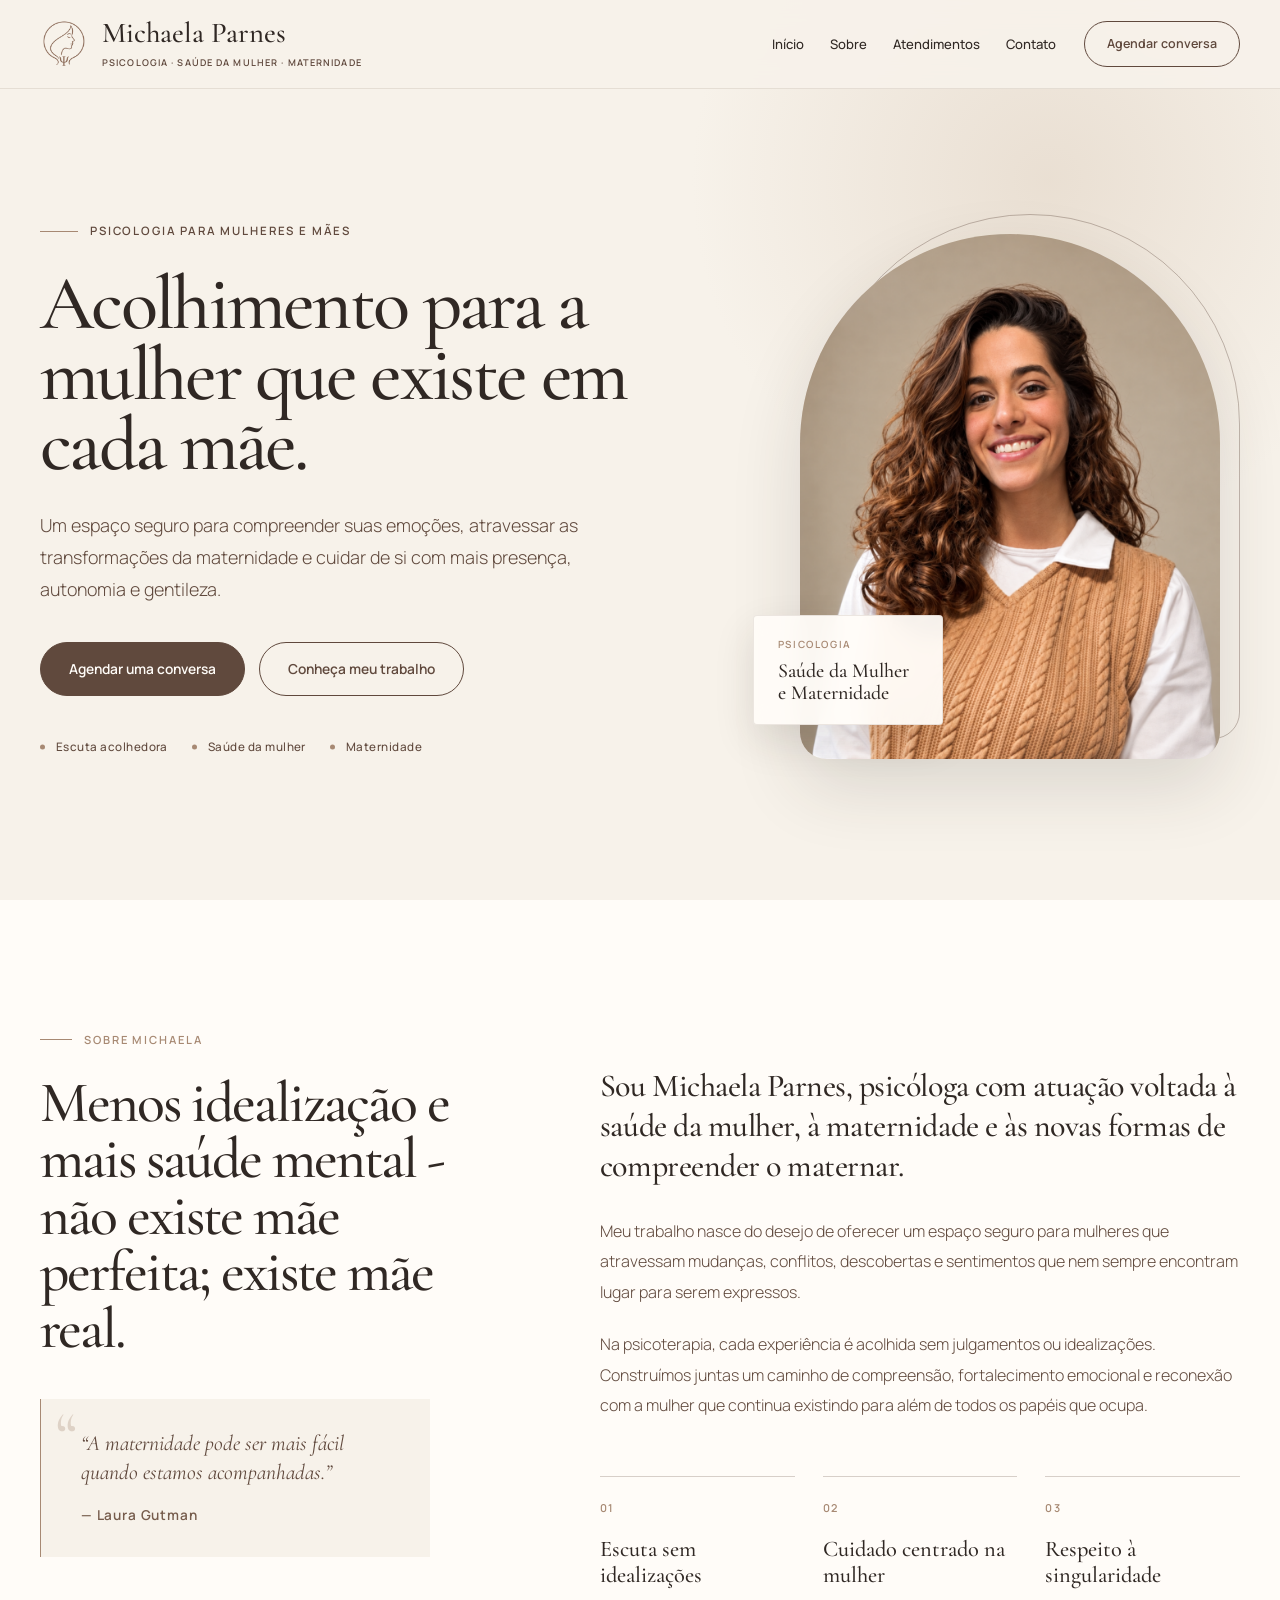
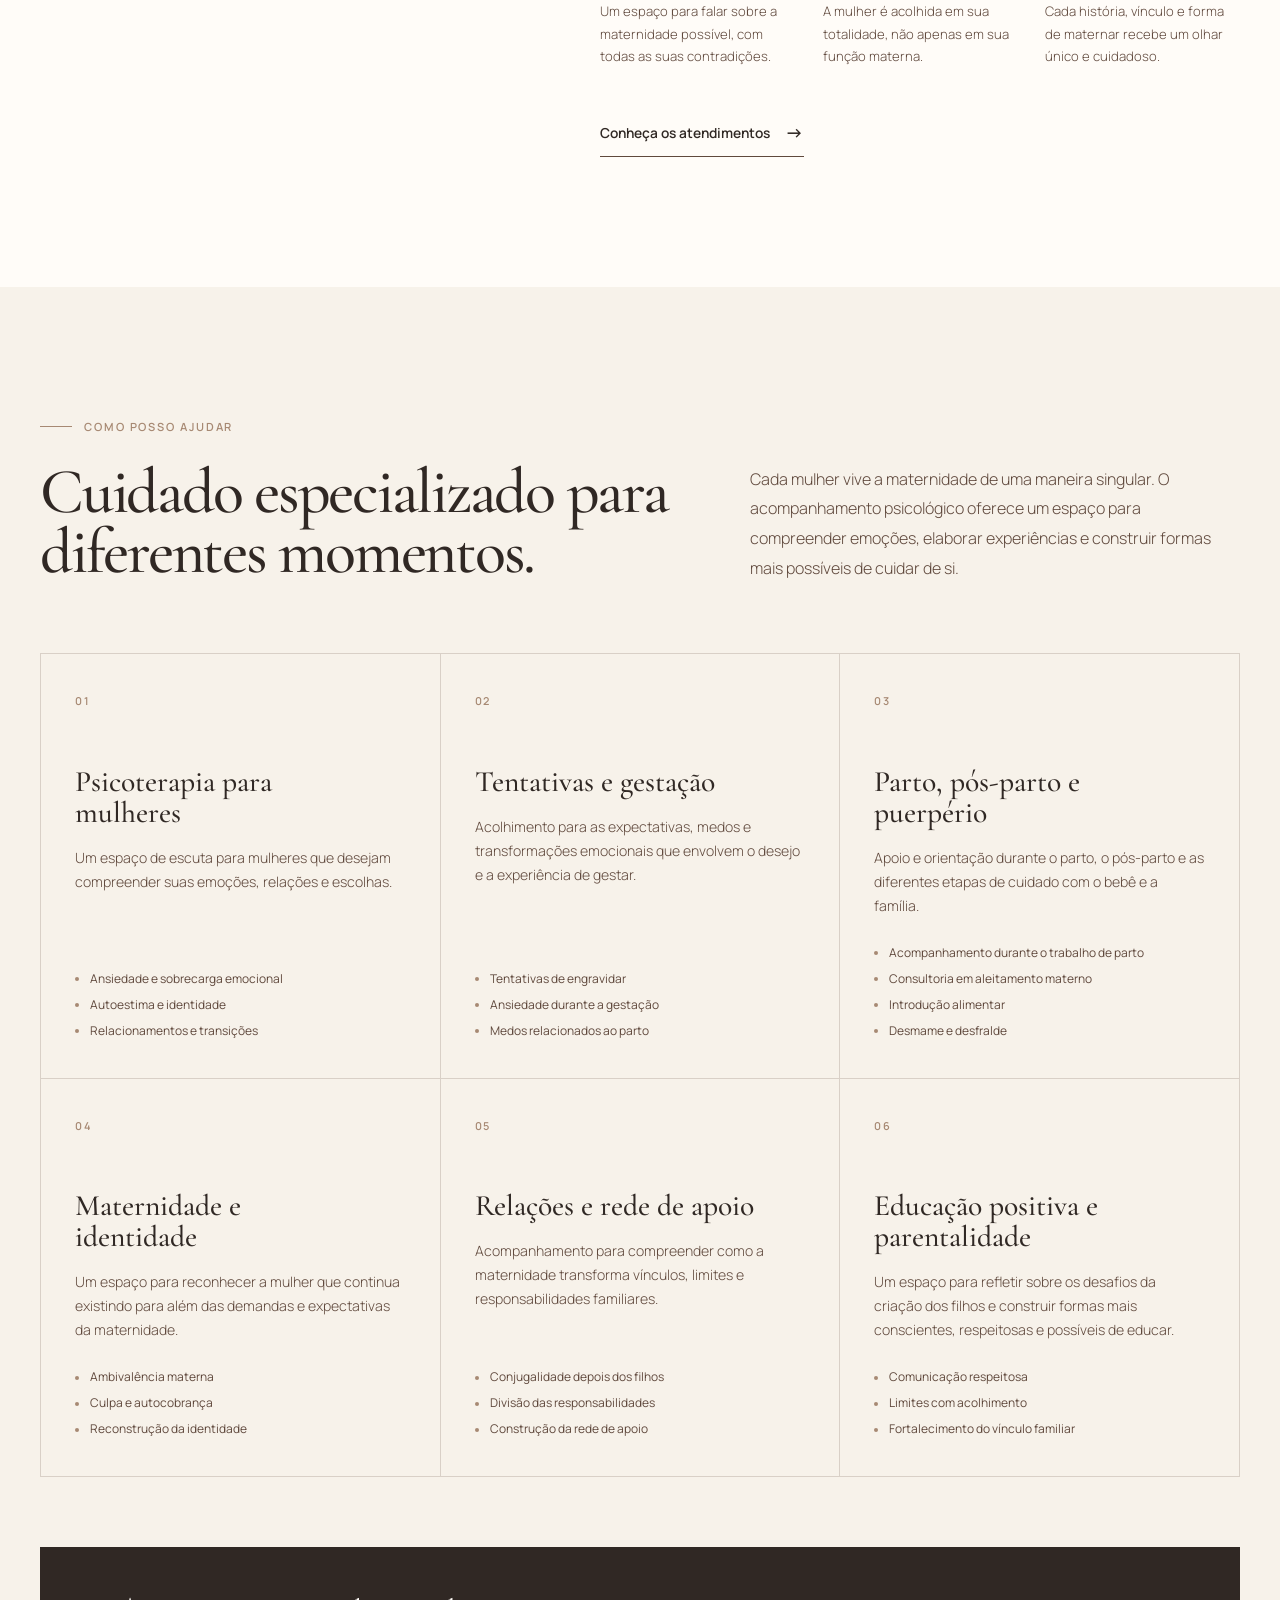
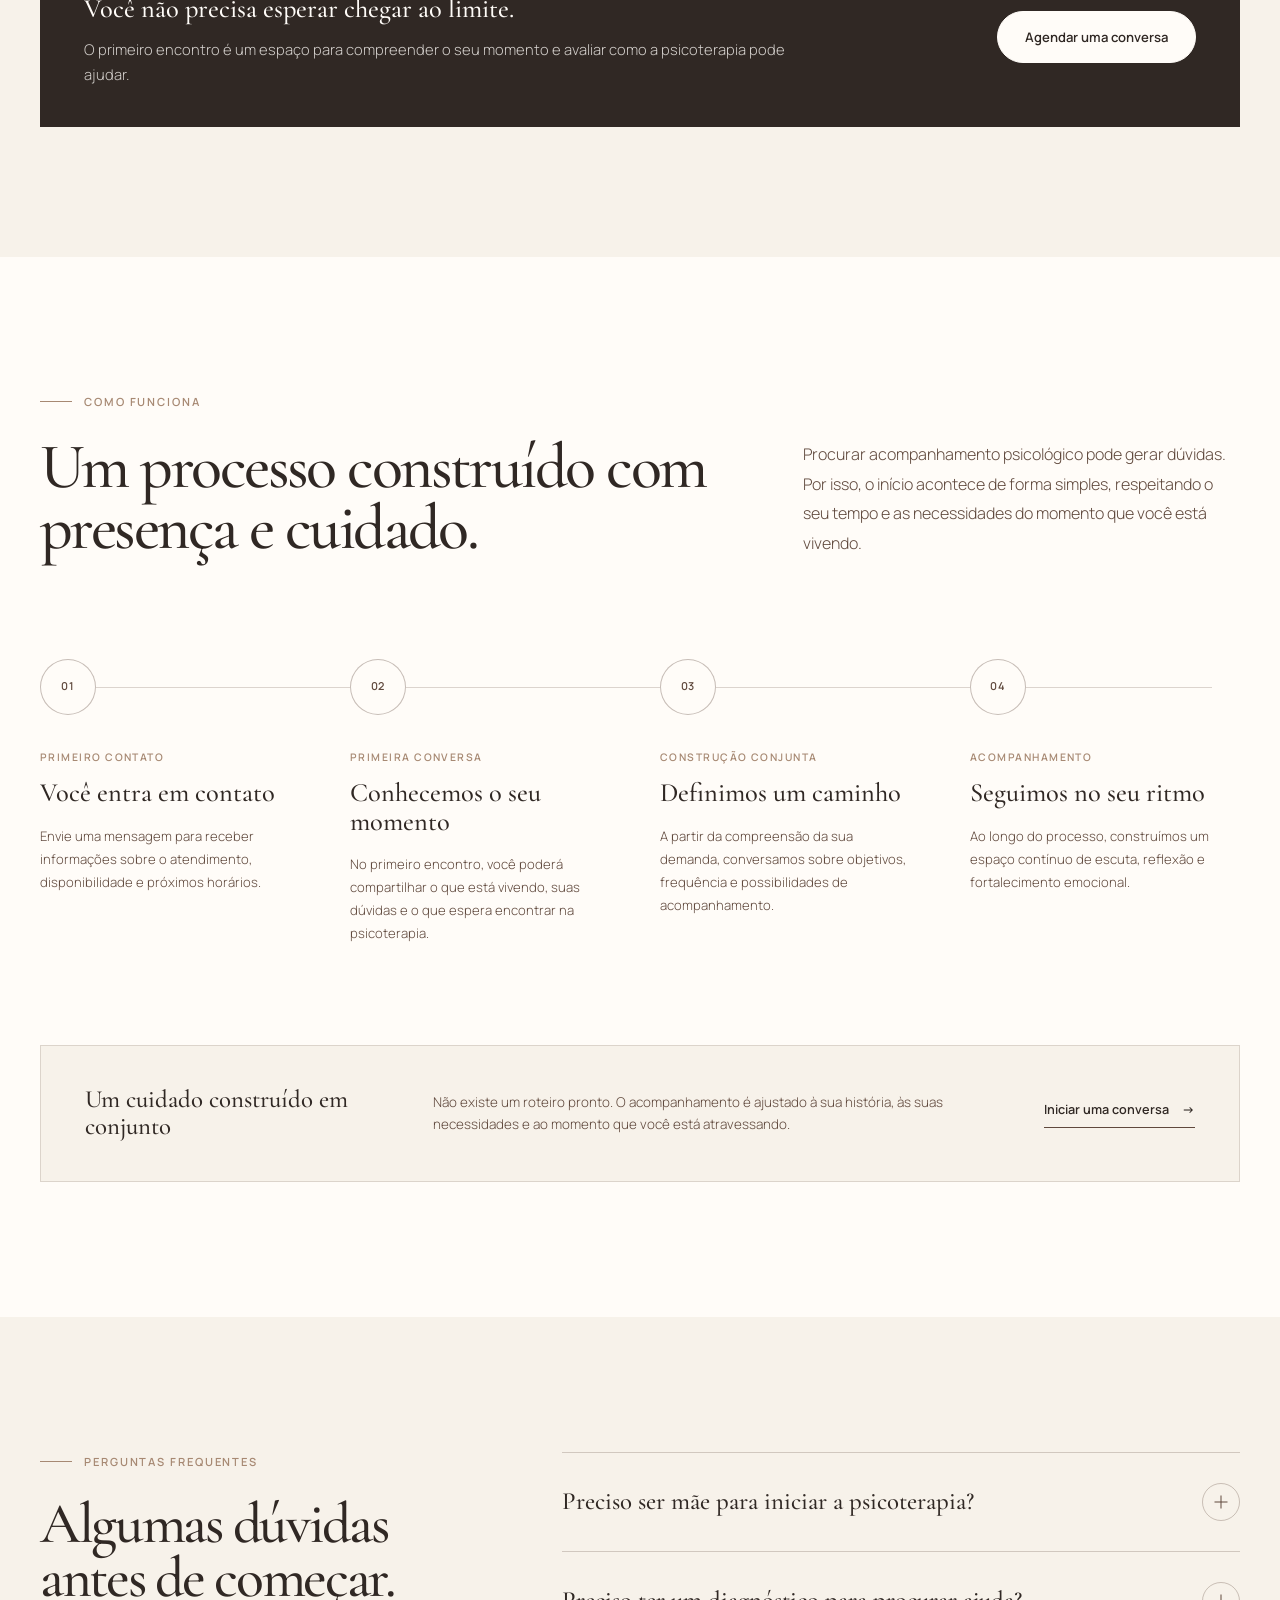
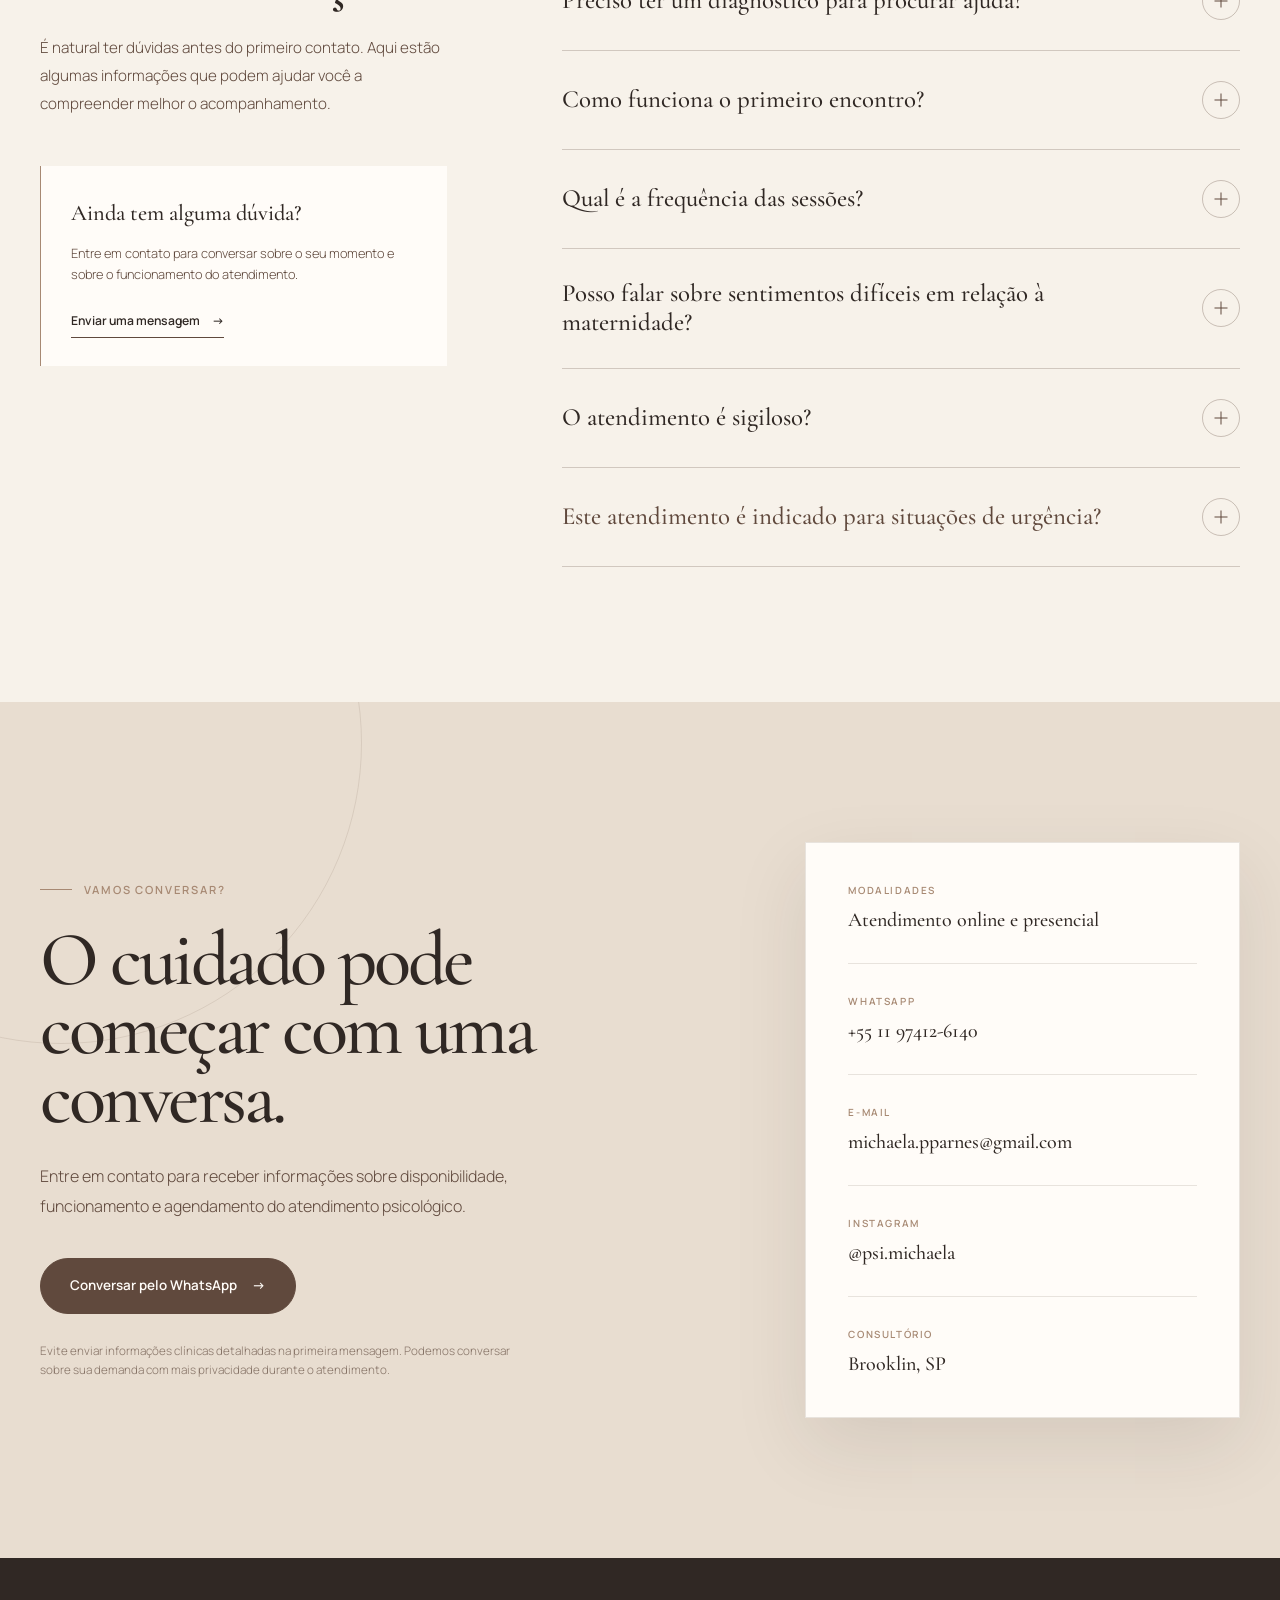
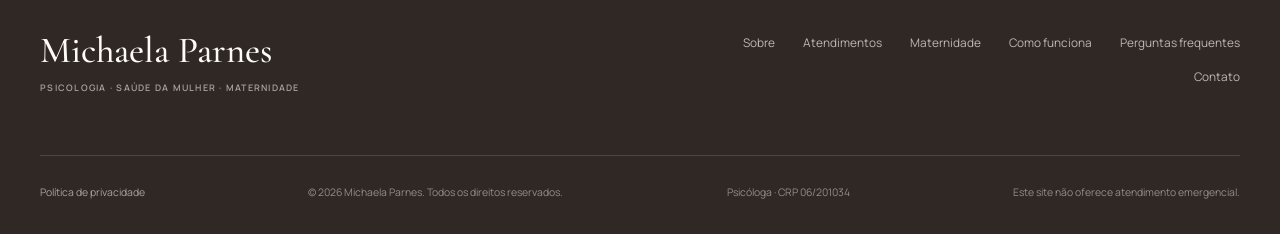
==== index.html @ 690b3851 "Publicação inicial do site" ====
<!DOCTYPE html>
<html lang="pt-BR">

<head>
    <meta charset="UTF-8">

    <meta name="viewport" content="width=device-width, initial-scale=1.0">

    <title>
        Michaela Parnes
    </title>

    <meta name="description"
        content="Psicoterapia para mulheres, gestantes e mães com Michaela Parnes. Atendimento psicológico online e presencial em São Paulo, com foco em saúde da mulher, maternidade.">

    <meta name="author" content="Michaela Parnes">

    <meta name="robots" content="index, follow">

    <meta name="theme-color" content="#60493d">

    <!-- Ícone da aba -->

    <link rel="icon" type="image/png" sizes="512x512" href="./assets/icones/favicon-v2.png?v=2">
    <link rel="apple-touch-icon" href="./assets/icones/favicon-v2.png?v=2">

    <!-- Fontes -->

    <link rel="preconnect" href="https://fonts.googleapis.com">

    <link rel="preconnect" href="https://fonts.gstatic.com" crossorigin>

    <link
        href="https://fonts.googleapis.com/css2?family=Cormorant+Garamond:wght@400;500;600&family=Manrope:wght@300;400;500;600&display=swap"
        rel="stylesheet">

    <!-- Estilos -->

    <link rel="stylesheet" href="css/style.css">

    <!-- Informações estruturadas para buscadores -->

    <script type="application/ld+json">
    {
        "@context": "https://schema.org",
        "@type": "ProfessionalService",
        "name": "Michaela Parnes Psicologia",
        "description": "Atendimento psicológico online e presencial com foco em saúde da mulher, maternidade.",
        "telephone": "+55 11 97412-6140",
        "email": "michaela.pparnes@gmail.com",
        "areaServed": {
    "@type": "Place",
    "name": "Brooklin, São Paulo, SP"
},
        "sameAs": [
            "https://www.instagram.com/psi.michaela/"
        ],
        "serviceType": [
            "Psicoterapia para mulheres",
            "Psicologia e maternidade",
            "Saúde mental materna",
            "Atendimento psicológico online",
            "Atendimento psicológico presencial"
        ]
    }
    </script>
</head>

<body>
    <a class="pular-conteudo" href="#conteudo-principal">
        Pular para o conteúdo principal
    </a>

    <!-- =========================
         CABEÇALHO
    ========================== -->

    <header class="cabecalho">
        <div class="cabecalho__container">

            <a class="marca" href="#inicio" aria-label="Ir para o início">
                <img class="marca__logo" src="assets/icones/favicon-v2.png" alt="" aria-hidden="true">

                <span class="marca__textos">
                    <span class="marca__nome">
                        Michaela Parnes
                    </span>

                    <span class="marca__descricao">
                        Psicologia · Saúde da Mulher · Maternidade
                    </span>
                </span>
            </a>

            <button class="menu-toggle" type="button" aria-label="Abrir menu" aria-controls="menu-principal"
                aria-expanded="false">
                <span></span>
                <span></span>
                <span></span>
            </button>

            <nav class="menu-principal" id="menu-principal" aria-label="Navegação principal">
                <ul>
                    <li>
                        <a href="#inicio">Início</a>
                    </li>

                    <li>
                        <a href="#sobre">Sobre</a>
                    </li>

                    <li>
                        <a href="#atendimentos">Atendimentos</a>
                    </li>



                    <li>
                        <a href="#contato">Contato</a>
                    </li>
                </ul>

                <a class="botao-agendar" href="#contato">
                    Agendar conversa
                </a>
            </nav>

        </div>
    </header>

    <!-- =========================
         CONTEÚDO PRINCIPAL
    ========================== -->

    <main id="conteudo-principal"></main>

    <section class="inicio" id="inicio">

        <div class="inicio__container">

            <!-- Conteúdo textual -->

            <div class="inicio__conteudo">

                <span class="inicio__especialidade">
                    Psicologia para mulheres e mães
                </span>

                <h1>
                    Acolhimento para a mulher que existe em cada mãe.
                </h1>

                <p class="inicio__texto">
                    Um espaço seguro para compreender suas emoções,
                    atravessar as transformações da maternidade e cuidar
                    de si com mais presença, autonomia e gentileza.
                </p>

                <div class="inicio__acoes">

                    <a class="botao-principal"
                        href="https://wa.me/5511974126140?text=Ol%C3%A1%2C%20Michaela%21%20Gostaria%20de%20agendar%20uma%20conversa%20e%20saber%20mais%20sobre%20os%20atendimentos."
                        target="_blank" rel="noopener noreferrer">
                        Agendar uma conversa
                    </a>

                    <a class="botao-secundario" href="#sobre">
                        Conheça meu trabalho
                    </a>

                </div>

                <div class="inicio__detalhes">

                    <span>Escuta acolhedora</span>

                    <span>Saúde da mulher</span>

                    <span>Maternidade</span>

                </div>

            </div>

            <!-- Fotografia -->

            <div class="inicio__visual">

                <div class="inicio__imagem-container">

                    <img src="assets/imagens/michaela-principal.png" alt="Michaela Parnes, psicóloga" width="840"
                        height="1050" fetchpriority="high" decoding="async">

                </div>

                <div class="inicio__cartao">
                    <span>Psicologia</span>

                    <p>
                        Saúde da Mulher<br>
                        e Maternidade
                    </p>
                </div>

            </div>

        </div>

        </main>

    </section>

    <!-- =========================
         SOBRE MICHAELA
    ========================== -->

    <section class="sobre" id="sobre">

        <div class="sobre__container">

            <div class="sobre__introducao">

                <span class="secao__etiqueta">
                    Sobre Michaela
                </span>

                <h2>
                    Menos idealização e mais saúde mental - não existe mãe perfeita; existe mãe real.
                </h2>

                <div class="sobre__manifesto">

                    <span aria-hidden="true">“</span>

                    <p>
                        “A maternidade pode ser mais fácil quando estamos acompanhadas.”
                    </p>

                    <cite class="citacao__autora">
                        — Laura Gutman
                    </cite>

                </div>

            </div>

            <div class="sobre__conteudo">

                <p class="sobre__destaque">
                    Sou Michaela Parnes, psicóloga com atuação voltada
                    à saúde da mulher, à maternidade e às novas formas
                    de compreender o maternar.
                </p>

                <p>
                    Meu trabalho nasce do desejo de oferecer um espaço
                    seguro para mulheres que atravessam mudanças,
                    conflitos, descobertas e sentimentos que nem sempre
                    encontram lugar para serem expressos.
                </p>

                <p>
                    Na psicoterapia, cada experiência é acolhida sem
                    julgamentos ou idealizações. Construímos juntas um
                    caminho de compreensão, fortalecimento emocional e
                    reconexão com a mulher que continua existindo para
                    além de todos os papéis que ocupa.
                </p>

                <div class="sobre__pilares">

                    <article class="sobre__pilar">

                        <span>01</span>

                        <h3>
                            Escuta sem idealizações
                        </h3>

                        <p>
                            Um espaço para falar sobre a maternidade
                            possível, com todas as suas contradições.
                        </p>

                    </article>

                    <article class="sobre__pilar">

                        <span>02</span>

                        <h3>
                            Cuidado centrado na mulher
                        </h3>

                        <p>
                            A mulher é acolhida em sua totalidade, não
                            apenas em sua função materna.
                        </p>

                    </article>

                    <article class="sobre__pilar">

                        <span>03</span>

                        <h3>
                            Respeito à singularidade
                        </h3>

                        <p>
                            Cada história, vínculo e forma de maternar
                            recebe um olhar único e cuidadoso.
                        </p>

                    </article>

                </div>

                <a class="sobre__link" href="#atendimentos">
                    Conheça os atendimentos

                    <span aria-hidden="true">→</span>
                </a>

            </div>

        </div>

    </section>

    <!-- =========================
         ATENDIMENTOS
    ========================== -->

    <section class="atendimentos" id="atendimentos">

        <div class="atendimentos__container">

            <div class="atendimentos__cabecalho">

                <div>
                    <span class="secao__etiqueta">
                        Como posso ajudar
                    </span>

                    <h2>
                        Cuidado especializado para diferentes momentos.
                    </h2>
                </div>

                <p>
                    Cada mulher vive a maternidade de uma maneira singular.
                    O acompanhamento psicológico oferece um espaço para
                    compreender emoções, elaborar experiências e construir
                    formas mais possíveis de cuidar de si.
                </p>

            </div>

            <div class="atendimentos__grade">

                <!-- Atendimento 1 -->

                <article class="atendimento-card">

                    <span class="atendimento-card__numero">
                        01
                    </span>

                    <h3>
                        Psicoterapia para mulheres
                    </h3>

                    <p>
                        Um espaço de escuta para mulheres que desejam
                        compreender suas emoções, relações e escolhas.
                    </p>

                    <ul>
                        <li>Ansiedade e sobrecarga emocional</li>
                        <li>Autoestima e identidade</li>
                        <li>Relacionamentos e transições</li>
                    </ul>

                </article>

                <!-- Atendimento 2 -->

                <article class="atendimento-card">

                    <span class="atendimento-card__numero">
                        02
                    </span>

                    <h3>
                        Tentativas e gestação
                    </h3>

                    <p>
                        Acolhimento para as expectativas, medos e
                        transformações emocionais que envolvem o
                        desejo e a experiência de gestar.
                    </p>

                    <ul>
                        <li>Tentativas de engravidar</li>
                        <li>Ansiedade durante a gestação</li>
                        <li>Medos relacionados ao parto</li>
                    </ul>

                </article>

                <!-- Atendimento 3 -->

                <article class="atendimento-card">

                    <span class="atendimento-card__numero">
                        03
                    </span>

                    <h3>
                        Parto, pós-parto e puerpério
                    </h3>

                    <p>
                        Apoio e orientação durante o parto, o pós-parto
                        e as diferentes etapas de cuidado com o bebê
                        e a família.
                    </p>

                    <ul>
                        <li>Acompanhamento durante o trabalho de parto</li>
                        <li>Consultoria em aleitamento materno</li>
                        <li>Introdução alimentar</li>
                        <li>Desmame e desfralde</li>
                    </ul>

                </article>

                <!-- Atendimento 4 -->

                <article class="atendimento-card">

                    <span class="atendimento-card__numero">
                        04
                    </span>

                    <h3>
                        Maternidade e identidade
                    </h3>

                    <p>
                        Um espaço para reconhecer a mulher que continua
                        existindo para além das demandas e expectativas
                        da maternidade.
                    </p>

                    <ul>
                        <li>Ambivalência materna</li>
                        <li>Culpa e autocobrança</li>
                        <li>Reconstrução da identidade</li>
                    </ul>

                </article>

                <!-- Atendimento 5 -->

                <article class="atendimento-card">

                    <span class="atendimento-card__numero">
                        05
                    </span>

                    <h3>
                        Relações e rede de apoio
                    </h3>

                    <p>
                        Acompanhamento para compreender como a
                        maternidade transforma vínculos, limites
                        e responsabilidades familiares.
                    </p>

                    <ul>
                        <li>Conjugalidade depois dos filhos</li>
                        <li>Divisão das responsabilidades</li>
                        <li>Construção da rede de apoio</li>
                    </ul>

                </article>

                <!-- Atendimento 6 -->

                <article class="atendimento-card">

                    <span class="atendimento-card__numero">
                        06
                    </span>

                    <h3>
                        Educação positiva e parentalidade
                    </h3>

                    <p>
                        Um espaço para refletir sobre os desafios da criação
                        dos filhos e construir formas mais conscientes,
                        respeitosas e possíveis de educar.
                    </p>

                    <ul>
                        <li>Comunicação respeitosa</li>
                        <li>Limites com acolhimento</li>
                        <li>Fortalecimento do vínculo familiar</li>
                    </ul>

                </article>

            </div>

            <div class="atendimentos__chamada">

                <p>
                    <strong>
                        Você não precisa esperar chegar ao limite.
                    </strong>

                    O primeiro encontro é um espaço para compreender
                    o seu momento e avaliar como a psicoterapia pode ajudar.
                </p>

                <a class="botao-claro"
                    href=href="https://wa.me/5511974126140?text=Ol%C3%A1%2C%20Michaela%21%20Gostaria%20de%20agendar%20uma%20conversa%20e%20saber%20mais%20sobre%20os%20atendimentos."
                    target="_blank" rel="noopener noreferrer">
                    Agendar uma conversa
                </a>

            </div>

        </div>

    </section>

    <!-- =========================
         MATERNIDADE
    ========================== -->



    <!-- =========================
         COMO FUNCIONA
    ========================== -->

    <section class="processo" id="como-funciona" aria-labelledby="titulo-processo">

        <div class="processo__container">

            <div class="processo__cabecalho">

                <div>

                    <span class="secao__etiqueta">
                        Como funciona
                    </span>

                    <h2 id="titulo-processo">
                        Um processo construído com presença e cuidado.
                    </h2>

                </div>

                <p>
                    Procurar acompanhamento psicológico pode gerar dúvidas.
                    Por isso, o início acontece de forma simples, respeitando
                    o seu tempo e as necessidades do momento que você está
                    vivendo.
                </p>

            </div>

            <ol class="processo__etapas">

                <!-- Etapa 1 -->

                <li class="processo__etapa">

                    <span class="processo__marcador">
                        01
                    </span>

                    <div class="processo__conteudo">

                        <span class="processo__nome-etapa">
                            Primeiro contato
                        </span>

                        <h3>
                            Você entra em contato
                        </h3>

                        <p>
                            Envie uma mensagem para receber informações
                            sobre o atendimento, disponibilidade e
                            próximos horários.
                        </p>

                    </div>

                </li>

                <!-- Etapa 2 -->

                <li class="processo__etapa">

                    <span class="processo__marcador">
                        02
                    </span>

                    <div class="processo__conteudo">

                        <span class="processo__nome-etapa">
                            Primeira conversa
                        </span>

                        <h3>
                            Conhecemos o seu momento
                        </h3>

                        <p>
                            No primeiro encontro, você poderá compartilhar
                            o que está vivendo, suas dúvidas e o que espera
                            encontrar na psicoterapia.
                        </p>

                    </div>

                </li>

                <!-- Etapa 3 -->

                <li class="processo__etapa">

                    <span class="processo__marcador">
                        03
                    </span>

                    <div class="processo__conteudo">

                        <span class="processo__nome-etapa">
                            Construção conjunta
                        </span>

                        <h3>
                            Definimos um caminho
                        </h3>

                        <p>
                            A partir da compreensão da sua demanda,
                            conversamos sobre objetivos, frequência e
                            possibilidades de acompanhamento.
                        </p>

                    </div>

                </li>

                <!-- Etapa 4 -->

                <li class="processo__etapa">

                    <span class="processo__marcador">
                        04
                    </span>

                    <div class="processo__conteudo">

                        <span class="processo__nome-etapa">
                            Acompanhamento
                        </span>

                        <h3>
                            Seguimos no seu ritmo
                        </h3>

                        <p>
                            Ao longo do processo, construímos um espaço
                            contínuo de escuta, reflexão e fortalecimento
                            emocional.
                        </p>

                    </div>

                </li>

            </ol>

            <div class="processo__nota">

                <span>
                    Um cuidado construído em conjunto
                </span>

                <p>
                    Não existe um roteiro pronto. O acompanhamento é
                    ajustado à sua história, às suas necessidades e ao
                    momento que você está atravessando.
                </p>

                <a href="#contato">
                    Iniciar uma conversa

                    <span aria-hidden="true">→</span>
                </a>

            </div>

        </div>

    </section>

    <!-- =========================
         PERGUNTAS FREQUENTES
    ========================== -->

    <section class="faq" id="perguntas" aria-labelledby="titulo-faq">

        <div class="faq__container">

            <div class="faq__introducao">

                <span class="secao__etiqueta">
                    Perguntas frequentes
                </span>

                <h2 id="titulo-faq">
                    Algumas dúvidas antes de começar.
                </h2>

                <p>
                    É natural ter dúvidas antes do primeiro contato.
                    Aqui estão algumas informações que podem ajudar
                    você a compreender melhor o acompanhamento.
                </p>

                <div class="faq__ajuda">

                    <span>
                        Ainda tem alguma dúvida?
                    </span>

                    <p>
                        Entre em contato para conversar sobre o seu
                        momento e sobre o funcionamento do atendimento.
                    </p>

                    <a href="#contato">
                        Enviar uma mensagem

                        <span aria-hidden="true">→</span>
                    </a>

                </div>

            </div>

            <div class="faq__lista">

                <!-- Pergunta 1 -->

                <article class="faq__item">

                    <h3>
                        <button class="faq__pergunta" type="button" id="pergunta-1" aria-expanded="false"
                            aria-controls="resposta-1">
                            <span>
                                Preciso ser mãe para iniciar a psicoterapia?
                            </span>

                            <span class="faq__icone" aria-hidden="true"></span>
                        </button>
                    </h3>

                    <div class="faq__resposta" id="resposta-1" role="region" aria-labelledby="pergunta-1"
                        aria-hidden="true">
                        <div class="faq__resposta-interna">
                            <p>
                                Não. O atendimento também acolhe mulheres
                                que estão tentando engravidar, gestantes,
                                mulheres que decidiram não ter filhos ou
                                que desejam cuidar de outras questões da
                                vida emocional.
                            </p>
                        </div>
                    </div>

                </article>

                <!-- Pergunta 2 -->

                <article class="faq__item">

                    <h3>
                        <button class="faq__pergunta" type="button" id="pergunta-2" aria-expanded="false"
                            aria-controls="resposta-2">
                            <span>
                                Preciso ter um diagnóstico para procurar ajuda?
                            </span>

                            <span class="faq__icone" aria-hidden="true"></span>
                        </button>
                    </h3>

                    <div class="faq__resposta" id="resposta-2" role="region" aria-labelledby="pergunta-2"
                        aria-hidden="true">
                        <div class="faq__resposta-interna">
                            <p>
                                Não. Você pode buscar psicoterapia sempre
                                que sentir necessidade de compreender suas
                                emoções, atravessar uma mudança ou encontrar
                                um espaço seguro de escuta.
                            </p>
                        </div>
                    </div>

                </article>

                <!-- Pergunta 3 -->

                <article class="faq__item">

                    <h3>
                        <button class="faq__pergunta" type="button" id="pergunta-3" aria-expanded="false"
                            aria-controls="resposta-3">
                            <span>
                                Como funciona o primeiro encontro?
                            </span>

                            <span class="faq__icone" aria-hidden="true"></span>
                        </button>
                    </h3>

                    <div class="faq__resposta" id="resposta-3" role="region" aria-labelledby="pergunta-3"
                        aria-hidden="true">
                        <div class="faq__resposta-interna">
                            <p>
                                O primeiro encontro é um momento para
                                conhecer sua história, compreender o que
                                motivou a busca pela psicoterapia e conversar
                                sobre suas expectativas para o acompanhamento.
                            </p>
                        </div>
                    </div>

                </article>

                <!-- Pergunta 4 -->

                <article class="faq__item">

                    <h3>
                        <button class="faq__pergunta" type="button" id="pergunta-4" aria-expanded="false"
                            aria-controls="resposta-4">
                            <span>
                                Qual é a frequência das sessões?
                            </span>

                            <span class="faq__icone" aria-hidden="true"></span>
                        </button>
                    </h3>

                    <div class="faq__resposta" id="resposta-4" role="region" aria-labelledby="pergunta-4"
                        aria-hidden="true">
                        <div class="faq__resposta-interna">
                            <p>
                                A frequência é definida em conjunto,
                                considerando sua demanda, seus objetivos
                                e as necessidades observadas durante o
                                acompanhamento.
                            </p>
                        </div>
                    </div>

                </article>

                <!-- Pergunta 5 -->

                <article class="faq__item">

                    <h3>
                        <button class="faq__pergunta" type="button" id="pergunta-5" aria-expanded="false"
                            aria-controls="resposta-5">
                            <span>
                                Posso falar sobre sentimentos difíceis em relação à maternidade?
                            </span>

                            <span class="faq__icone" aria-hidden="true"></span>
                        </button>
                    </h3>

                    <div class="faq__resposta" id="resposta-5" role="region" aria-labelledby="pergunta-5"
                        aria-hidden="true">
                        <div class="faq__resposta-interna">
                            <p>
                                Sim. Culpa, raiva, cansaço, ambivalência,
                                arrependimento, solidão e desejo de autonomia
                                podem ser acolhidos sem julgamentos ou
                                idealizações.
                            </p>
                        </div>
                    </div>

                </article>

                <!-- Pergunta 6 -->

                <article class="faq__item">

                    <h3>
                        <button class="faq__pergunta" type="button" id="pergunta-6" aria-expanded="false"
                            aria-controls="resposta-6">
                            <span>
                                O atendimento é sigiloso?
                            </span>

                            <span class="faq__icone" aria-hidden="true"></span>
                        </button>
                    </h3>

                    <div class="faq__resposta" id="resposta-6" role="region" aria-labelledby="pergunta-6"
                        aria-hidden="true">
                        <div class="faq__resposta-interna">
                            <p>
                                Sim. O sigilo é um princípio fundamental
                                do atendimento psicológico e segue as
                                orientações éticas e profissionais da
                                Psicologia.
                            </p>
                        </div>
                    </div>

                </article>

                <!-- Pergunta 7 -->

                <article class="faq__item faq__item--urgencia">

                    <h3>
                        <button class="faq__pergunta" type="button" id="pergunta-7" aria-expanded="false"
                            aria-controls="resposta-7">
                            <span>
                                Este atendimento é indicado para situações de urgência?
                            </span>

                            <span class="faq__icone" aria-hidden="true"></span>
                        </button>
                    </h3>

                    <div class="faq__resposta" id="resposta-7" role="region" aria-labelledby="pergunta-7"
                        aria-hidden="true">
                        <div class="faq__resposta-interna">
                            <p>
                                O site e as mensagens não funcionam como
                                serviço emergencial. Em caso de risco imediato,
                                procure o serviço de emergência mais próximo
                                ou ligue para o SAMU pelo 192. Para apoio
                                emocional, o CVV atende gratuitamente pelo 188.
                            </p>
                        </div>
                    </div>

                </article>

            </div>

        </div>

    </section>

    <!-- =========================
         CONTATO
    ========================== -->

    <section class="contato" id="contato" aria-labelledby="titulo-contato">

        <div class="contato__container">

            <div class="contato__introducao">

                <span class="secao__etiqueta">
                    Vamos conversar?
                </span>

                <h2 id="titulo-contato">
                    O cuidado pode começar com uma conversa.
                </h2>

                <p>
                    Entre em contato para receber informações sobre
                    disponibilidade, funcionamento e agendamento do
                    atendimento psicológico.
                </p>

                <a class="contato__botao"
                    href="https://wa.me/5511974126140?text=Ol%C3%A1%2C%20Michaela.%20Encontrei%20seu%20site%20e%20gostaria%20de%20receber%20informa%C3%A7%C3%B5es%20sobre%20o%20atendimento."
                    target="_blank" rel="noopener noreferrer">
                    Conversar pelo WhatsApp

                    <span aria-hidden="true">→</span>
                </a>

                <p class="contato__orientacao">
                    Evite enviar informações clínicas detalhadas na
                    primeira mensagem. Podemos conversar sobre sua demanda
                    com mais privacidade durante o atendimento.
                </p>

            </div>

            <div class="contato__cartao">

                <div class="contato__item">

                    <span class="contato__rotulo">
                        Modalidades
                    </span>

                    <p>
                        Atendimento online e presencial
                    </p>

                </div>

                <div class="contato__item">

                    <span class="contato__rotulo">
                        WhatsApp
                    </span>

                    <a href="https://wa.me/5511974126140?text=Ol%C3%A1%2C%20Michaela.%20Encontrei%20seu%20site%20e%20gostaria%20de%20receber%20informa%C3%A7%C3%B5es%20sobre%20o%20atendimento."
                        target="_blank" rel="noopener noreferrer">
                        +55 11 97412-6140
                    </a>

                </div>

                <div class="contato__item">

                    <span class="contato__rotulo">
                        E-mail
                    </span>

                    <a href="mailto:michaela.pparnes@gmail.com">
                        michaela.pparnes@gmail.com
                    </a>

                </div>

                <div class="contato__item">

                    <span class="contato__rotulo">
                        Instagram
                    </span>

                    <a href="https://www.instagram.com/psi.michaela/" target="_blank" rel="noopener noreferrer">
                        @psi.michaela
                    </a>

                </div>

                <div class="contato__item contato__item--endereco">

                    <span class="contato__rotulo">
                        Consultório
                    </span>

                    <address>
                        Brooklin, SP
                    </address>

                    <!--
<a class="contato__link" href="ENDEREÇO-DO-MAPA">
    Ver localização
    <span aria-hidden="true">↗</span>
</a>
-->

                </div>

            </div>

        </div>

    </section>

    </main>

    </main>

    <!-- =========================
     RODAPÉ
========================== -->

    <footer class="rodape">

        <div class="rodape__container">

            <div class="rodape__principal">

                <a class="rodape__marca" href="#inicio" aria-label="Voltar ao início">
                    <span>
                        Michaela Parnes
                    </span>

                    <small>
                        Psicologia · Saúde da Mulher · Maternidade
                    </small>
                </a>

                <nav class="rodape__navegacao" aria-label="Navegação do rodapé">
                    <a href="#sobre">Sobre</a>
                    <a href="#atendimentos">Atendimentos</a>
                    <a href="#maternidade">Maternidade</a>
                    <a href="#como-funciona">Como funciona</a>
                    <a href="#perguntas">Perguntas frequentes</a>
                    <a href="#contato">Contato</a>
                </nav>

            </div>

            <div class="rodape__divisoria"></div>

            <div class="rodape__final">

                <a class="rodape__link-legal" href="privacidade.html">
                    Política de privacidade
                </a>

                <p>
                    © <span id="ano-atual"></span> Michaela Parnes.
                    Todos os direitos reservados.
                </p>

                <p>
                    Psicóloga · CRP 06/201034
                </p>

                <p>
                    Este site não oferece atendimento emergencial.
                </p>

            </div>

        </div>

    </footer>

    <script src="js/script.js"></script>


    <script src="js/script.js"></script>
</body>

</html>
---- css/style.css ----
/* ==============================
   VARIÁVEIS E PALETA DE CORES
============================== */

:root {
    --cor-fundo: #f7f2ea;
    --cor-superficie: #e8ddd0;
    --cor-marrom: #60493d;
    --cor-marrom-escuro: #302824;
    --cor-destaque: #a78973;
    --cor-branco: #fffcf8;

    --fonte-titulo: "Cormorant Garamond", serif;
    --fonte-texto: "Manrope", sans-serif;
}

/* ==============================
   CONFIGURAÇÕES GERAIS
============================== */

* {
    margin: 0;
    padding: 0;
    box-sizing: border-box;
}

html {
    scroll-behavior: smooth;
}

body {
    background-color: var(--cor-fundo);
    color: var(--cor-marrom-escuro);
    font-family: var(--fonte-texto);
    font-size: 1rem;
    line-height: 1.7;
}

/* ==============================
   CABEÇALHO
============================== */

.cabecalho {
    position: fixed;
    z-index: 1000;
    top: 0;
    left: 0;

    width: 100%;

    border-bottom: 1px solid rgba(96, 73, 61, 0.12);

    background-color: rgba(247, 242, 234, 0.94);
    backdrop-filter: blur(12px);
    -webkit-backdrop-filter: blur(12px);
}

.cabecalho__container {
    width: min(1200px, calc(100% - 48px));
    min-height: 88px;
    margin: 0 auto;

    display: flex;
    align-items: center;
    justify-content: space-between;
    gap: 36px;
}

/* Marca textual */

.marca {
    display: flex;
    flex-direction: column;
    flex-shrink: 0;

    color: var(--cor-marrom-escuro);
    text-decoration: none;
}

.marca__nome {
    font-family: var(--fonte-titulo);
    font-size: 1.8rem;
    font-weight: 500;
    line-height: 1;
}

.marca__descricao {
    margin-top: 5px;

    color: var(--cor-marrom);
    font-size: 0.58rem;
    font-weight: 600;
    letter-spacing: 0.12em;
    line-height: 1.4;
    text-transform: uppercase;
}

/* Navegação */

.menu-principal {
    display: flex;
    align-items: center;
    gap: 28px;
}

.menu-principal ul {
    display: flex;
    align-items: center;
    gap: 26px;

    list-style: none;
}

.menu-principal ul a {
    position: relative;

    color: var(--cor-marrom-escuro);
    font-size: 0.82rem;
    font-weight: 500;
    text-decoration: none;

    transition: color 0.3s ease;
}

.menu-principal ul a::after {
    position: absolute;
    bottom: -7px;
    left: 0;

    width: 0;
    height: 1px;

    background-color: var(--cor-marrom);

    content: "";
    transition: width 0.3s ease;
}

.menu-principal ul a:hover {
    color: var(--cor-marrom);
}

.menu-principal ul a:hover::after {
    width: 100%;
}

/* Botão do cabeçalho */

.botao-agendar {
    display: inline-flex;
    align-items: center;
    justify-content: center;

    min-height: 44px;
    padding: 11px 22px;

    border: 1px solid var(--cor-marrom);
    border-radius: 100px;

    background-color: transparent;
    color: var(--cor-marrom);

    font-size: 0.78rem;
    font-weight: 600;
    text-decoration: none;

    transition:
        background-color 0.3s ease,
        color 0.3s ease,
        transform 0.3s ease;
}

.botao-agendar:hover {
    background-color: var(--cor-marrom);
    color: var(--cor-branco);
    transform: translateY(-2px);
}

/* Botão do menu mobile */

.menu-toggle {
    display: none;

    width: 46px;
    height: 46px;
    padding: 0;

    border: 1px solid rgba(96, 73, 61, 0.2);
    border-radius: 50%;

    background-color: transparent;
    cursor: pointer;
}

.menu-toggle span {
    display: block;

    width: 19px;
    height: 1px;
    margin: 5px auto;

    background-color: var(--cor-marrom-escuro);

    transition:
        transform 0.3s ease,
        opacity 0.3s ease;
}

/* Acessibilidade pelo teclado */

a:focus-visible,
button:focus-visible {
    outline: 2px solid var(--cor-destaque);
    outline-offset: 4px;
}

/* ==============================
   PRIMEIRA TELA
============================== */

.inicio {
    position: relative;
    isolation: isolate;

    min-height: 100vh;
    padding: 150px 24px 80px;

    display: flex;
    align-items: center;

    overflow: hidden;
}

/* Mancha suave de fundo */

.inicio::before {
    position: absolute;
    z-index: -1;
    top: -20%;
    right: -10%;

    width: 720px;
    height: 720px;
    border-radius: 50%;

    background:
        radial-gradient(circle,
            rgba(232, 221, 208, 0.9) 0%,
            rgba(232, 221, 208, 0) 70%);

    content: "";
    pointer-events: none;
}

.inicio__container {
    width: min(1200px, 100%);
    margin: 0 auto;

    display: grid;
    grid-template-columns: minmax(0, 1.1fr) minmax(320px, 0.8fr);
    align-items: center;
    gap: clamp(60px, 8vw, 120px);
}

/* Conteúdo textual */

.inicio__conteudo {
    max-width: 680px;
}

.inicio__especialidade {
    display: inline-flex;
    align-items: center;
    gap: 12px;

    margin-bottom: 28px;

    color: var(--cor-marrom);
    font-size: 0.72rem;
    font-weight: 600;
    letter-spacing: 0.16em;
    text-transform: uppercase;
}

.inicio__especialidade::before {
    width: 38px;
    height: 1px;

    background-color: var(--cor-destaque);

    content: "";
}

.inicio h1 {
    max-width: 720px;
    margin-bottom: 28px;

    color: var(--cor-marrom-escuro);
    font-family: var(--fonte-titulo);
    font-size: clamp(3.7rem, 6vw, 6.4rem);
    font-weight: 500;
    letter-spacing: -0.035em;
    line-height: 0.92;
}

.inicio__texto {
    max-width: 600px;
    margin-bottom: 36px;

    color: var(--cor-marrom);
    font-size: clamp(1rem, 1.5vw, 1.12rem);
    font-weight: 300;
    line-height: 1.8;
}

/* Botões */

.inicio__acoes {
    display: flex;
    align-items: center;
    flex-wrap: wrap;
    gap: 14px;
}

.botao-principal,
.botao-secundario {
    display: inline-flex;
    align-items: center;
    justify-content: center;

    min-height: 54px;
    padding: 14px 28px;

    border: 1px solid var(--cor-marrom);
    border-radius: 100px;

    font-size: 0.86rem;
    font-weight: 600;
    text-decoration: none;

    transition:
        background-color 0.3s ease,
        color 0.3s ease,
        transform 0.3s ease;
}

.botao-principal {
    background-color: var(--cor-marrom);
    color: var(--cor-branco);
}

.botao-principal:hover {
    background-color: var(--cor-marrom-escuro);
    border-color: var(--cor-marrom-escuro);
    transform: translateY(-2px);
}

.botao-secundario {
    background-color: transparent;
    color: var(--cor-marrom);
}

.botao-secundario:hover {
    background-color: var(--cor-superficie);
    transform: translateY(-2px);
}

/* Pequenos indicadores */

.inicio__detalhes {
    margin-top: 42px;

    display: flex;
    align-items: center;
    flex-wrap: wrap;
    gap: 12px 24px;
}

.inicio__detalhes span {
    position: relative;

    padding-left: 16px;

    color: var(--cor-marrom);
    font-size: 0.73rem;
    font-weight: 500;
    letter-spacing: 0.04em;
}

.inicio__detalhes span::before {
    position: absolute;
    top: 50%;
    left: 0;

    width: 5px;
    height: 5px;
    border-radius: 50%;

    background-color: var(--cor-destaque);

    content: "";
    transform: translateY(-50%);
}

/* Área da fotografia */

.inicio__visual {
    position: relative;

    display: flex;
    justify-content: flex-end;

    padding: 22px 20px 0 0;
}

.inicio__imagem-container {
    position: relative;

    width: min(100%, 420px);
    aspect-ratio: 4 / 5;

    border-radius: 220px 220px 28px 28px;

    box-shadow: 0 28px 70px rgba(48, 40, 36, 0.14);

    background-color: var(--cor-superficie);
}

.inicio__imagem-container::before {
    position: absolute;
    z-index: -1;
    top: -20px;
    right: -20px;
    bottom: 20px;
    left: 20px;

    border: 1px solid rgba(96, 73, 61, 0.35);
    border-radius: 220px 220px 28px 28px;

    content: "";
}

.inicio__imagem-container img {
    display: block;

    width: 100%;
    height: 100%;

    border-radius: inherit;

    object-fit: cover;
    object-position: center top;
}

/* Cartão sobre a fotografia */

.inicio__cartao {
    position: absolute;
    bottom: 34px;
    left: -25px;

    min-width: 190px;
    padding: 20px 24px;

    border: 1px solid rgba(96, 73, 61, 0.12);
    border-radius: 4px;

    background-color: rgba(255, 252, 248, 0.95);
    box-shadow: 0 16px 40px rgba(48, 40, 36, 0.12);
    backdrop-filter: blur(10px);
}

.inicio__cartao span {
    display: block;
    margin-bottom: 7px;

    color: var(--cor-destaque);
    font-size: 0.62rem;
    font-weight: 600;
    letter-spacing: 0.16em;
    text-transform: uppercase;
}

.inicio__cartao p {
    color: var(--cor-marrom-escuro);
    font-family: var(--fonte-titulo);
    font-size: 1.25rem;
    font-weight: 500;
    line-height: 1.1;
}

/* ==============================
   RESPONSIVIDADE
============================== */



/* ==============================
   CABEÇALHO RESPONSIVO
============================== */

@media (max-width: 900px) {
    .cabecalho__container {
        width: min(100% - 32px, 1200px);
        min-height: 78px;
    }

    .marca__nome {
        font-size: 1.55rem;
    }

    .marca__descricao {
        font-size: 0.5rem;
    }

    .menu-toggle {
        position: relative;
        z-index: 1002;

        display: block;
        flex-shrink: 0;
    }

    .menu-principal {
        position: absolute;
        z-index: 1001;
        top: 100%;
        left: 0;

        width: 100%;
        max-height: 0;
        padding: 0 24px;

        flex-direction: column;
        align-items: stretch;
        gap: 26px;

        overflow: hidden;

        border-bottom: 1px solid rgba(96, 73, 61, 0.12);

        background-color: var(--cor-fundo);
        opacity: 0;
        pointer-events: none;

        transition:
            max-height 0.4s ease,
            padding 0.4s ease,
            opacity 0.3s ease;
    }

    .menu-principal.ativo {
        max-height: 520px;
        padding-top: 30px;
        padding-bottom: 34px;

        opacity: 1;
        pointer-events: auto;
    }

    .menu-principal ul {
        flex-direction: column;
        align-items: stretch;
        gap: 0;
    }

    .menu-principal ul li {
        border-bottom: 1px solid rgba(96, 73, 61, 0.12);
    }

    .menu-principal ul a {
        display: block;
        padding: 15px 0;

        font-family: var(--fonte-titulo);
        font-size: 1.5rem;
        font-weight: 500;
    }

    .menu-principal ul a::after {
        display: none;
    }

    .botao-agendar {
        width: 100%;
        min-height: 50px;
    }

    /* Transformação do ícone em X */

    .menu-toggle.ativo span:nth-child(1) {
        transform: translateY(6px) rotate(45deg);
    }

    .menu-toggle.ativo span:nth-child(2) {
        opacity: 0;
    }

    .menu-toggle.ativo span:nth-child(3) {
        transform: translateY(-6px) rotate(-45deg);
    }

    body.menu-aberto {
        overflow: hidden;
    }
}

/* ==============================
   PRIMEIRA TELA RESPONSIVA
============================== */

@media (max-width: 1000px) {
    .inicio__container {
        grid-template-columns: minmax(0, 1fr) minmax(280px, 0.7fr);
        gap: 50px;
    }

    .inicio h1 {
        font-size: clamp(3.5rem, 6vw, 5rem);
    }

    .inicio__cartao {
        left: -15px;
    }
}

@media (max-width: 800px) {
    .inicio {
        padding: 130px 20px 70px;
    }

    .inicio__container {
        grid-template-columns: 1fr;
        gap: 64px;
    }

    .inicio__conteudo {
        max-width: 700px;
    }

    .inicio__visual {
        width: 100%;
        max-width: 480px;
        margin: 0 auto;

        justify-content: center;
    }

    .inicio__imagem-container {
        width: min(100%, 400px);
    }

    .inicio__cartao {
        left: 0;
    }
}

@media (max-width: 520px) {
    .inicio {
        padding: 120px 18px 60px;
    }

    .inicio::before {
        top: 30%;
        right: -80%;

        width: 600px;
        height: 600px;
    }

    .inicio__especialidade {
        margin-bottom: 22px;

        font-size: 0.64rem;
        line-height: 1.6;
    }

    .inicio__especialidade::before {
        width: 26px;
    }

    .inicio h1 {
        margin-bottom: 24px;

        font-size: clamp(3.2rem, 15vw, 4.2rem);
        line-height: 0.94;
    }

    .inicio__texto {
        font-size: 0.98rem;
        line-height: 1.75;
    }

    .inicio__acoes {
        align-items: stretch;
        flex-direction: column;
    }

    .botao-principal,
    .botao-secundario {
        width: 100%;
    }

    .inicio__detalhes {
        align-items: flex-start;
        flex-direction: column;
        gap: 10px;

        margin-top: 34px;
    }

    .inicio__visual {
        padding: 16px 10px 0 0;
    }

    .inicio__imagem-container {
        border-radius: 180px 180px 22px 22px;
    }

    .inicio__imagem-container::before {
        top: -14px;
        right: -14px;
        bottom: 14px;
        left: 14px;

        border-radius: 180px 180px 22px 22px;
    }

    .inicio__cartao {
        bottom: 20px;
        left: -4px;

        min-width: 170px;
        padding: 16px 18px;
    }

    .inicio__cartao p {
        font-size: 1.1rem;
    }
}

/* ==============================
   SEÇÃO SOBRE
============================== */

.sobre {
    padding: 130px 24px;

    background-color: var(--cor-branco);
}

.sobre__container {
    width: min(1200px, 100%);
    margin: 0 auto;

    display: grid;
    grid-template-columns: minmax(300px, 0.82fr) minmax(0, 1.18fr);
    align-items: start;
    gap: clamp(70px, 9vw, 130px);
}

/* Lado esquerdo */

.sobre__introducao {
    position: sticky;
    top: 130px;
}

.secao__etiqueta {
    display: flex;
    align-items: center;
    gap: 12px;

    margin-bottom: 26px;

    color: var(--cor-destaque);
    font-size: 0.7rem;
    font-weight: 600;
    letter-spacing: 0.17em;
    text-transform: uppercase;
}

.secao__etiqueta::before {
    width: 32px;
    height: 1px;

    background-color: var(--cor-destaque);

    content: "";
}

.sobre__introducao h2 {
    margin-bottom: 42px;

    color: var(--cor-marrom-escuro);
    font-family: var(--fonte-titulo);
    font-size: clamp(3rem, 4.5vw, 4.6rem);
    font-weight: 500;
    letter-spacing: -0.035em;
    line-height: 0.98;
}

/* Pequeno manifesto */

.sobre__manifesto {
    position: relative;

    max-width: 390px;
    padding: 30px 30px 30px 40px;

    border-left: 1px solid var(--cor-destaque);

    background-color: var(--cor-fundo);
}

.sobre__manifesto>span {
    position: absolute;
    top: 3px;
    left: 14px;

    color: rgba(167, 137, 115, 0.3);
    font-family: var(--fonte-titulo);
    font-size: 4.2rem;
    line-height: 1;
}

.sobre__manifesto p {
    position: relative;

    color: var(--cor-marrom);
    font-family: var(--fonte-titulo);
    font-size: 1.35rem;
    font-style: italic;
    line-height: 1.35;
}

/* Lado direito */

.sobre__conteudo {
    padding-top: 36px;
}

.sobre__conteudo>p {
    max-width: 680px;

    color: var(--cor-marrom);
    font-size: 1rem;
    font-weight: 300;
    line-height: 1.9;
}

.sobre__conteudo>p+p {
    margin-top: 22px;
}

.sobre__conteudo>.sobre__destaque {
    margin-bottom: 30px;

    color: var(--cor-marrom-escuro);
    font-family: var(--fonte-titulo);
    font-size: clamp(1.75rem, 2.5vw, 2.25rem);
    font-weight: 500;
    letter-spacing: -0.015em;
    line-height: 1.25;
}

/* Pilares */

.sobre__pilares {
    margin-top: 56px;

    display: grid;
    grid-template-columns: repeat(3, 1fr);
    gap: 28px;
}

.sobre__pilar {
    padding-top: 22px;

    border-top: 1px solid rgba(96, 73, 61, 0.25);
}

.sobre__pilar>span {
    display: block;
    margin-bottom: 18px;

    color: var(--cor-destaque);
    font-size: 0.68rem;
    font-weight: 600;
    letter-spacing: 0.14em;
}

.sobre__pilar h3 {
    margin-bottom: 13px;

    color: var(--cor-marrom-escuro);
    font-family: var(--fonte-titulo);
    font-size: 1.4rem;
    font-weight: 500;
    line-height: 1.15;
}

.sobre__pilar p {
    color: var(--cor-marrom);
    font-size: 0.82rem;
    font-weight: 300;
    line-height: 1.7;
}

/* Link final */

.sobre__link {
    display: inline-flex;
    align-items: center;
    gap: 15px;

    margin-top: 50px;
    padding-bottom: 7px;

    border-bottom: 1px solid var(--cor-marrom);

    color: var(--cor-marrom-escuro);
    font-size: 0.86rem;
    font-weight: 600;
    text-decoration: none;

    transition:
        color 0.3s ease,
        gap 0.3s ease;
}

.sobre__link span {
    font-size: 1.15rem;
}

.sobre__link:hover {
    gap: 22px;
    color: var(--cor-destaque);
}

/* ==============================
   SEÇÃO SOBRE RESPONSIVA
============================== */

@media (max-width: 900px) {
    .sobre {
        padding: 100px 24px;
    }

    .sobre__container {
        grid-template-columns: 1fr;
        gap: 60px;
    }

    .sobre__introducao {
        position: static;
    }

    .sobre__introducao h2 {
        max-width: 700px;
    }

    .sobre__manifesto {
        max-width: 550px;
    }

    .sobre__conteudo {
        padding-top: 0;
    }
}

@media (max-width: 650px) {
    .sobre {
        padding: 85px 20px;
    }

    .sobre__introducao h2 {
        margin-bottom: 34px;

        font-size: 3rem;
    }

    .sobre__manifesto {
        padding: 26px 24px 26px 34px;
    }

    .sobre__manifesto p {
        font-size: 1.18rem;
    }

    .sobre__conteudo>.sobre__destaque {
        font-size: 1.75rem;
    }

    .sobre__pilares {
        grid-template-columns: 1fr;
        gap: 32px;

        margin-top: 46px;
    }

    .sobre__pilar {
        max-width: 430px;
    }

    .sobre__link {
        margin-top: 42px;
    }
}

/* ==============================
   ATENDIMENTOS
============================== */

section {
    scroll-margin-top: 88px;
}

.atendimentos {
    padding: 130px 24px;

    background-color: var(--cor-fundo);
}

.atendimentos__container {
    width: min(1200px, 100%);
    margin: 0 auto;
}

/* Cabeçalho */

.atendimentos__cabecalho {
    margin-bottom: 70px;

    display: grid;
    grid-template-columns: minmax(0, 0.9fr) minmax(300px, 0.7fr);
    align-items: end;
    justify-content: space-between;
    gap: 80px;
}

.atendimentos__cabecalho h2 {
    max-width: 650px;

    color: var(--cor-marrom-escuro);
    font-family: var(--fonte-titulo);
    font-size: clamp(3.2rem, 5vw, 5rem);
    font-weight: 500;
    letter-spacing: -0.035em;
    line-height: 0.95;
}

.atendimentos__cabecalho>p {
    max-width: 500px;

    color: var(--cor-marrom);
    font-size: 1rem;
    font-weight: 300;
    line-height: 1.85;
}

/* Grade */

.atendimentos__grade {
    display: grid;
    grid-template-columns: repeat(3, 1fr);

    border-top: 1px solid rgba(96, 73, 61, 0.2);
    border-left: 1px solid rgba(96, 73, 61, 0.2);
}

.atendimento-card {
    min-height: 380px;
    padding: 38px 34px;

    display: flex;
    flex-direction: column;

    border-right: 1px solid rgba(96, 73, 61, 0.2);
    border-bottom: 1px solid rgba(96, 73, 61, 0.2);

    transition:
        background-color 0.35s ease,
        color 0.35s ease;
}

.atendimento-card__numero {
    display: block;
    margin-bottom: 55px;

    color: var(--cor-destaque);
    font-size: 0.68rem;
    font-weight: 600;
    letter-spacing: 0.16em;

    transition: color 0.35s ease;
}

.atendimento-card h3 {
    max-width: 280px;
    margin-bottom: 18px;

    color: var(--cor-marrom-escuro);
    font-family: var(--fonte-titulo);
    font-size: 1.85rem;
    font-weight: 500;
    line-height: 1.05;

    transition: color 0.35s ease;
}

.atendimento-card>p {
    margin-bottom: 26px;

    color: var(--cor-marrom);
    font-size: 0.88rem;
    font-weight: 300;
    line-height: 1.7;

    transition: color 0.35s ease;
}

.atendimento-card ul {
    margin-top: auto;

    display: flex;
    flex-direction: column;
    gap: 8px;

    list-style: none;
}

.atendimento-card li {
    position: relative;

    padding-left: 15px;

    color: var(--cor-marrom);
    font-size: 0.75rem;
    line-height: 1.5;

    transition: color 0.35s ease;
}

.atendimento-card li::before {
    position: absolute;
    top: 0.65em;
    left: 0;

    width: 4px;
    height: 4px;
    border-radius: 50%;

    background-color: var(--cor-destaque);

    content: "";

    transition: background-color 0.35s ease;
}

/* Efeito dos cartões */

.atendimento-card:hover {
    background-color: var(--cor-marrom);
}

.atendimento-card:hover .atendimento-card__numero {
    color: var(--cor-superficie);
}

.atendimento-card:hover h3,
.atendimento-card:hover>p,
.atendimento-card:hover li {
    color: var(--cor-branco);
}

.atendimento-card:hover li::before {
    background-color: var(--cor-superficie);
}

/* Chamada final */

.atendimentos__chamada {
    margin-top: 70px;
    padding: 40px 44px;

    display: flex;
    align-items: center;
    justify-content: space-between;
    gap: 50px;

    background-color: var(--cor-marrom-escuro);
}

.atendimentos__chamada p {
    max-width: 720px;

    color: rgba(255, 252, 248, 0.78);
    font-size: 0.92rem;
    font-weight: 300;
    line-height: 1.7;
}

.atendimentos__chamada strong {
    display: block;
    margin-bottom: 5px;

    color: var(--cor-branco);
    font-family: var(--fonte-titulo);
    font-size: 1.65rem;
    font-weight: 500;
}

.botao-claro {
    display: inline-flex;
    align-items: center;
    justify-content: center;
    flex-shrink: 0;

    min-height: 52px;
    padding: 14px 27px;

    border: 1px solid var(--cor-branco);
    border-radius: 100px;

    background-color: var(--cor-branco);
    color: var(--cor-marrom-escuro);

    font-size: 0.82rem;
    font-weight: 600;
    text-decoration: none;

    transition:
        background-color 0.3s ease,
        color 0.3s ease,
        transform 0.3s ease;
}

.botao-claro:hover {
    background-color: transparent;
    color: var(--cor-branco);
    transform: translateY(-2px);
}

/* ==============================
   ATENDIMENTOS RESPONSIVO
============================== */

@media (max-width: 950px) {
    .atendimentos__cabecalho {
        grid-template-columns: 1fr;
        gap: 30px;
    }

    .atendimentos__cabecalho>p {
        max-width: 650px;
    }

    .atendimentos__grade {
        grid-template-columns: repeat(2, 1fr);
    }
}

@media (max-width: 650px) {
    .atendimentos {
        padding: 90px 20px;
    }

    .atendimentos__cabecalho {
        margin-bottom: 50px;
    }

    .atendimentos__cabecalho h2 {
        font-size: 3.1rem;
    }

    .atendimentos__grade {
        grid-template-columns: 1fr;
    }

    .atendimento-card {
        min-height: auto;
        padding: 32px 26px;
    }

    .atendimento-card__numero {
        margin-bottom: 36px;
    }

    .atendimento-card ul {
        margin-top: 12px;
    }

    .atendimentos__chamada {
        margin-top: 50px;
        padding: 34px 26px;

        align-items: stretch;
        flex-direction: column;
        gap: 28px;
    }

    .botao-claro {
        width: 100%;
    }
}

/* ==============================
   MATERNIDADE
============================== */

.maternidade {
    position: relative;
    isolation: isolate;

    padding: 145px 24px;

    overflow: hidden;

    background-color: var(--cor-marrom);
}

/* Palavra decorativa ao fundo */

.maternidade::before {
    position: absolute;
    z-index: -1;
    top: 15px;
    left: 50%;

    color: rgba(255, 252, 248, 0.035);
    content: "MATERNIDADE";

    font-family: var(--fonte-titulo);
    font-size: clamp(6rem, 14vw, 13rem);
    font-weight: 500;
    letter-spacing: -0.05em;
    line-height: 1;
    white-space: nowrap;

    pointer-events: none;
    transform: translateX(-50%);
}

.maternidade__container {
    width: min(1200px, 100%);
    margin: 0 auto;
}

/* Etiqueta clara */

.secao__etiqueta--clara {
    color: var(--cor-superficie);
}

.secao__etiqueta--clara::before {
    background-color: var(--cor-superficie);
}

/* Cabeçalho */

.maternidade__cabecalho {
    display: grid;
    grid-template-columns: minmax(0, 1.15fr) minmax(320px, 0.75fr);
    align-items: end;
    gap: clamp(70px, 9vw, 130px);
}

.maternidade__cabecalho h2 {
    max-width: 720px;

    color: var(--cor-branco);
    font-family: var(--fonte-titulo);
    font-size: clamp(3.4rem, 5.6vw, 5.8rem);
    font-weight: 500;
    letter-spacing: -0.04em;
    line-height: 0.94;
}

.maternidade__definicao {
    padding-bottom: 8px;
}

.maternidade__definicao p {
    color: rgba(255, 252, 248, 0.7);
    font-size: 0.95rem;
    font-weight: 300;
    line-height: 1.85;
}

.maternidade__definicao p+p {
    margin-top: 22px;
}

.maternidade__definicao .maternidade__destaque {
    color: var(--cor-branco);
    font-family: var(--fonte-titulo);
    font-size: 1.55rem;
    font-weight: 400;
    line-height: 1.35;
}

/* Pilares */

.maternidade__pilares {
    margin-top: 100px;

    display: grid;
    grid-template-columns: repeat(4, 1fr);
    gap: 34px;
}

.maternidade__pilar {
    padding-top: 28px;

    border-top: 1px solid rgba(255, 252, 248, 0.25);
}

.maternidade__pilar>span {
    display: block;
    margin-bottom: 28px;

    color: var(--cor-superficie);
    font-size: 0.67rem;
    font-weight: 600;
    letter-spacing: 0.16em;
}

.maternidade__pilar h3 {
    min-height: 58px;
    margin-bottom: 18px;

    color: var(--cor-branco);
    font-family: var(--fonte-titulo);
    font-size: 1.55rem;
    font-weight: 500;
    line-height: 1.08;
}

.maternidade__pilar p {
    color: rgba(255, 252, 248, 0.65);
    font-size: 0.82rem;
    font-weight: 300;
    line-height: 1.75;
}

/* Fechamento */

.maternidade__fecho {
    margin-top: 105px;
    padding-top: 46px;

    display: flex;
    align-items: flex-end;
    justify-content: space-between;
    gap: 50px;

    border-top: 1px solid rgba(255, 252, 248, 0.18);
}

.maternidade__fecho>p {
    max-width: 760px;

    color: var(--cor-branco);
    font-family: var(--fonte-titulo);
    font-size: clamp(2.5rem, 4vw, 4rem);
    font-weight: 400;
    letter-spacing: -0.025em;
    line-height: 1;
}

.maternidade__link {
    display: inline-flex;
    align-items: center;
    flex-shrink: 0;
    gap: 14px;

    padding-bottom: 7px;

    border-bottom: 1px solid var(--cor-branco);

    color: var(--cor-branco);
    font-size: 0.84rem;
    font-weight: 600;
    text-decoration: none;

    transition:
        color 0.3s ease,
        gap 0.3s ease;
}

.maternidade__link span {
    font-size: 1.15rem;
}

.maternidade__link:hover {
    gap: 22px;
    color: var(--cor-superficie);
}

/* ==============================
   MATERNIDADE RESPONSIVA
============================== */

@media (max-width: 950px) {
    .maternidade {
        padding: 115px 24px;
    }

    .maternidade__cabecalho {
        grid-template-columns: 1fr;
        gap: 45px;
    }

    .maternidade__definicao {
        max-width: 650px;
    }

    .maternidade__pilares {
        grid-template-columns: repeat(2, 1fr);
        gap: 55px 35px;

        margin-top: 80px;
    }

    .maternidade__pilar h3 {
        min-height: auto;
    }
}

@media (max-width: 650px) {
    .maternidade {
        padding: 95px 20px;
    }

    .maternidade::before {
        top: 35px;

        font-size: 5.5rem;
    }

    .maternidade__cabecalho h2 {
        font-size: 3.2rem;
    }

    .maternidade__definicao .maternidade__destaque {
        font-size: 1.35rem;
    }

    .maternidade__pilares {
        grid-template-columns: 1fr;
        gap: 40px;

        margin-top: 65px;
    }

    .maternidade__pilar {
        max-width: 470px;
    }

    .maternidade__pilar>span {
        margin-bottom: 20px;
    }

    .maternidade__fecho {
        margin-top: 75px;

        align-items: flex-start;
        flex-direction: column;
        gap: 35px;
    }

    .maternidade__fecho>p {
        font-size: 2.8rem;
    }
}

/* ==============================
   COMO FUNCIONA
============================== */

.processo {
    padding: 135px 24px;

    background-color: var(--cor-branco);
}

.processo__container {
    width: min(1200px, 100%);
    margin: 0 auto;
}

/* Cabeçalho */

.processo__cabecalho {
    display: grid;
    grid-template-columns: minmax(0, 1fr) minmax(300px, 0.65fr);
    align-items: end;
    gap: 90px;
}

.processo__cabecalho h2 {
    max-width: 680px;

    color: var(--cor-marrom-escuro);
    font-family: var(--fonte-titulo);
    font-size: clamp(3.3rem, 5vw, 5.2rem);
    font-weight: 500;
    letter-spacing: -0.04em;
    line-height: 0.95;
}

.processo__cabecalho>p {
    max-width: 480px;

    color: var(--cor-marrom);
    font-size: 1rem;
    font-weight: 300;
    line-height: 1.85;
}

/* Linha do percurso */

.processo__etapas {
    position: relative;

    margin-top: 100px;

    display: grid;
    grid-template-columns: repeat(4, 1fr);
    gap: 40px;

    list-style: none;
}

.processo__etapas::before {
    position: absolute;
    z-index: 0;
    top: 28px;
    left: 28px;
    right: 28px;

    height: 1px;

    background-color: rgba(96, 73, 61, 0.22);

    content: "";
}

/* Etapa individual */

.processo__etapa {
    position: relative;
    z-index: 1;
}

.processo__marcador {
    position: relative;
    z-index: 2;

    width: 56px;
    height: 56px;

    display: flex;
    align-items: center;
    justify-content: center;

    border: 1px solid rgba(96, 73, 61, 0.35);
    border-radius: 50%;

    background-color: var(--cor-branco);
    color: var(--cor-marrom);

    font-size: 0.68rem;
    font-weight: 600;
    letter-spacing: 0.08em;

    transition:
        background-color 0.3s ease,
        color 0.3s ease,
        transform 0.3s ease;
}

.processo__etapa:hover .processo__marcador {
    background-color: var(--cor-marrom);
    color: var(--cor-branco);
    transform: scale(1.06);
}

.processo__conteudo {
    margin-top: 34px;
}

.processo__nome-etapa {
    display: block;
    margin-bottom: 13px;

    color: var(--cor-destaque);
    font-size: 0.65rem;
    font-weight: 600;
    letter-spacing: 0.14em;
    text-transform: uppercase;
}

.processo__conteudo h3 {
    max-width: 250px;
    margin-bottom: 17px;

    color: var(--cor-marrom-escuro);
    font-family: var(--fonte-titulo);
    font-size: 1.65rem;
    font-weight: 500;
    line-height: 1.08;
}

.processo__conteudo p {
    max-width: 250px;

    color: var(--cor-marrom);
    font-size: 0.82rem;
    font-weight: 300;
    line-height: 1.75;
}

/* Nota final */

.processo__nota {
    margin-top: 100px;
    padding: 40px 44px;

    display: grid;
    grid-template-columns: 0.75fr 1.4fr auto;
    align-items: center;
    gap: 45px;

    border: 1px solid rgba(96, 73, 61, 0.18);

    background-color: var(--cor-fundo);
}

.processo__nota>span {
    color: var(--cor-marrom-escuro);
    font-family: var(--fonte-titulo);
    font-size: 1.55rem;
    font-weight: 500;
    line-height: 1.1;
}

.processo__nota>p {
    color: var(--cor-marrom);
    font-size: 0.84rem;
    font-weight: 300;
    line-height: 1.7;
}

.processo__nota>a {
    display: inline-flex;
    align-items: center;
    flex-shrink: 0;
    gap: 13px;

    padding-bottom: 6px;

    border-bottom: 1px solid var(--cor-marrom);

    color: var(--cor-marrom-escuro);
    font-size: 0.79rem;
    font-weight: 600;
    text-decoration: none;

    transition:
        color 0.3s ease,
        gap 0.3s ease;
}

.processo__nota>a:hover {
    gap: 20px;
    color: var(--cor-destaque);
}

/* ==============================
   COMO FUNCIONA RESPONSIVO
============================== */

@media (max-width: 950px) {
    .processo__cabecalho {
        grid-template-columns: 1fr;
        gap: 35px;
    }

    .processo__cabecalho>p {
        max-width: 650px;
    }

    .processo__etapas {
        grid-template-columns: repeat(2, 1fr);
        gap: 65px 45px;
    }

    .processo__etapas::before {
        display: none;
    }

    .processo__nota {
        grid-template-columns: 0.8fr 1.2fr;
    }

    .processo__nota>a {
        grid-column: 1 / -1;

        width: fit-content;
    }
}

@media (max-width: 650px) {
    .processo {
        padding: 95px 20px;
    }

    .processo__cabecalho h2 {
        font-size: 3.15rem;
    }

    .processo__etapas {
        margin-top: 65px;

        grid-template-columns: 1fr;
        gap: 0;
    }

    .processo__etapas::before {
        top: 28px;
        bottom: 28px;
        left: 27px;
        right: auto;

        width: 1px;
        height: auto;

        display: block;
    }

    .processo__etapa {
        padding-bottom: 52px;

        display: grid;
        grid-template-columns: 56px 1fr;
        gap: 22px;
    }

    .processo__etapa:last-child {
        padding-bottom: 0;
    }

    .processo__conteudo {
        margin-top: 4px;
    }

    .processo__conteudo h3,
    .processo__conteudo p {
        max-width: 100%;
    }

    .processo__nota {
        margin-top: 70px;
        padding: 32px 26px;

        grid-template-columns: 1fr;
        gap: 22px;
    }

    .processo__nota>a {
        grid-column: auto;
    }
}

/* ==============================
   PERGUNTAS FREQUENTES
============================== */

.faq {
    padding: 135px 24px;

    background-color: var(--cor-fundo);
}

.faq__container {
    width: min(1200px, 100%);
    margin: 0 auto;

    display: grid;
    grid-template-columns: minmax(300px, 0.75fr) minmax(0, 1.25fr);
    align-items: start;
    gap: clamp(70px, 9vw, 130px);
}

/* Introdução */

.faq__introducao {
    position: sticky;
    top: 130px;
}

.faq__introducao h2 {
    max-width: 500px;
    margin-bottom: 28px;

    color: var(--cor-marrom-escuro);
    font-family: var(--fonte-titulo);
    font-size: clamp(3.2rem, 4.5vw, 4.8rem);
    font-weight: 500;
    letter-spacing: -0.04em;
    line-height: 0.95;
}

.faq__introducao>p {
    max-width: 450px;

    color: var(--cor-marrom);
    font-size: 0.95rem;
    font-weight: 300;
    line-height: 1.85;
}

/* Caixa de contato */

.faq__ajuda {
    max-width: 420px;
    margin-top: 48px;
    padding: 28px 30px;

    border-left: 1px solid var(--cor-destaque);

    background-color: var(--cor-branco);
}

.faq__ajuda>span {
    display: block;
    margin-bottom: 10px;

    color: var(--cor-marrom-escuro);
    font-family: var(--fonte-titulo);
    font-size: 1.4rem;
    font-weight: 500;
}

.faq__ajuda p {
    margin-bottom: 20px;

    color: var(--cor-marrom);
    font-size: 0.8rem;
    font-weight: 300;
    line-height: 1.7;
}

.faq__ajuda a {
    display: inline-flex;
    align-items: center;
    gap: 12px;

    padding-bottom: 5px;

    border-bottom: 1px solid var(--cor-marrom);

    color: var(--cor-marrom-escuro);
    font-size: 0.76rem;
    font-weight: 600;
    text-decoration: none;

    transition:
        color 0.3s ease,
        gap 0.3s ease;
}

.faq__ajuda a:hover {
    gap: 19px;
    color: var(--cor-destaque);
}

/* Lista de perguntas */

.faq__lista {
    border-top: 1px solid rgba(96, 73, 61, 0.25);
}

.faq__item {
    border-bottom: 1px solid rgba(96, 73, 61, 0.25);
}

.faq__item h3 {
    margin: 0;
}

.faq__pergunta {
    width: 100%;
    padding: 30px 0;

    display: flex;
    align-items: center;
    justify-content: space-between;
    gap: 30px;

    border: 0;

    background-color: transparent;
    color: var(--cor-marrom-escuro);

    font-family: var(--fonte-titulo);
    font-size: 1.55rem;
    font-weight: 500;
    line-height: 1.2;
    text-align: left;

    cursor: pointer;

    transition: color 0.3s ease;
}

.faq__pergunta:hover {
    color: var(--cor-destaque);
}

/* Ícone de abrir e fechar */

.faq__icone {
    position: relative;

    width: 38px;
    height: 38px;
    flex-shrink: 0;

    border: 1px solid rgba(96, 73, 61, 0.3);
    border-radius: 50%;
}

.faq__icone::before,
.faq__icone::after {
    position: absolute;
    top: 50%;
    left: 50%;

    width: 13px;
    height: 1px;

    background-color: var(--cor-marrom);

    content: "";

    transition:
        opacity 0.3s ease,
        transform 0.3s ease;
}

.faq__icone::before {
    transform: translate(-50%, -50%);
}

.faq__icone::after {
    transform: translate(-50%, -50%) rotate(90deg);
}

.faq__item.ativo .faq__icone::after {
    opacity: 0;
    transform: translate(-50%, -50%) rotate(0);
}

/* Resposta recolhida */

.faq__resposta {
    display: grid;
    grid-template-rows: 0fr;

    transition: grid-template-rows 0.35s ease;
}

.faq__resposta-interna {
    overflow: hidden;
}

.faq__resposta p {
    max-width: 680px;
    padding: 0 70px 30px 0;

    color: var(--cor-marrom);
    font-size: 0.92rem;
    font-weight: 300;
    line-height: 1.8;
}

/* Resposta aberta */

.faq__item.ativo .faq__resposta {
    grid-template-rows: 1fr;
}

/* Urgência */

.faq__item--urgencia .faq__pergunta {
    color: var(--cor-marrom);
}

/* ==============================
   FAQ RESPONSIVO
============================== */

@media (max-width: 900px) {
    .faq {
        padding: 105px 24px;
    }

    .faq__container {
        grid-template-columns: 1fr;
        gap: 70px;
    }

    .faq__introducao {
        position: static;
    }

    .faq__introducao>p {
        max-width: 600px;
    }

    .faq__ajuda {
        max-width: 550px;
    }
}

@media (max-width: 650px) {
    .faq {
        padding: 90px 20px;
    }

    .faq__introducao h2 {
        font-size: 3.15rem;
    }

    .faq__pergunta {
        padding: 25px 0;
        gap: 20px;

        font-size: 1.35rem;
    }

    .faq__icone {
        width: 34px;
        height: 34px;
    }

    .faq__resposta p {
        padding: 0 15px 26px 0;

        font-size: 0.88rem;
    }
}

/* ==============================
   CONTATO
============================== */

.contato {
    position: relative;
    isolation: isolate;

    padding: 140px 24px;

    overflow: hidden;

    background-color: var(--cor-superficie);
}

.contato::before {
    position: absolute;
    z-index: -1;
    top: -260px;
    left: -240px;

    width: 600px;
    height: 600px;

    border: 1px solid rgba(96, 73, 61, 0.12);
    border-radius: 50%;

    content: "";
}

.contato__container {
    width: min(1200px, 100%);
    margin: 0 auto;

    display: grid;
    grid-template-columns: minmax(0, 1.1fr) minmax(360px, 0.75fr);
    align-items: center;
    gap: clamp(70px, 10vw, 140px);
}

/* Introdução */

.contato__introducao {
    max-width: 680px;
}

.contato__introducao h2 {
    margin-bottom: 30px;

    color: var(--cor-marrom-escuro);
    font-family: var(--fonte-titulo);
    font-size: clamp(3.8rem, 6vw, 6.3rem);
    font-weight: 500;
    letter-spacing: -0.045em;
    line-height: 0.9;
}

.contato__introducao>p {
    max-width: 560px;

    color: var(--cor-marrom);
    font-size: 1rem;
    font-weight: 300;
    line-height: 1.85;
}

.contato__botao {
    display: inline-flex;
    align-items: center;
    justify-content: center;
    gap: 15px;

    min-height: 56px;
    margin-top: 36px;
    padding: 15px 29px;

    border: 1px solid var(--cor-marrom);
    border-radius: 100px;

    background-color: var(--cor-marrom);
    color: var(--cor-branco);

    font-size: 0.84rem;
    font-weight: 600;
    text-decoration: none;

    transition:
        background-color 0.3s ease,
        gap 0.3s ease,
        transform 0.3s ease;
}

.contato__botao:hover {
    gap: 22px;

    background-color: var(--cor-marrom-escuro);
    transform: translateY(-2px);
}

.contato__introducao>.contato__orientacao {
    max-width: 480px;
    margin-top: 28px;

    color: rgba(96, 73, 61, 0.72);
    font-size: 0.73rem;
    line-height: 1.65;
}

/* Cartão de informações */

.contato__cartao {
    padding: 10px 42px;

    border: 1px solid rgba(96, 73, 61, 0.14);

    background-color: var(--cor-branco);
    box-shadow: 0 28px 70px rgba(48, 40, 36, 0.1);
}

.contato__item {
    padding: 29px 0;

    border-bottom: 1px solid rgba(96, 73, 61, 0.14);
}

.contato__item:last-child {
    border-bottom: 0;
}

.contato__rotulo {
    display: block;
    margin-bottom: 8px;

    color: var(--cor-destaque);
    font-size: 0.62rem;
    font-weight: 600;
    letter-spacing: 0.16em;
    text-transform: uppercase;
}

.contato__item p,
.contato__item address,
.contato__item>a:not(.contato__mapa) {
    color: var(--cor-marrom-escuro);
    font-family: var(--fonte-titulo);
    font-size: 1.25rem;
    font-style: normal;
    font-weight: 500;
    line-height: 1.35;
    text-decoration: none;
}

.contato__item>a:not(.contato__mapa) {
    overflow-wrap: anywhere;

    transition: color 0.3s ease;
}

.contato__item>a:not(.contato__mapa):hover {
    color: var(--cor-destaque);
}

.contato__mapa {
    display: inline-flex;
    align-items: center;
    gap: 10px;

    margin-top: 17px;
    padding-bottom: 4px;

    border-bottom: 1px solid var(--cor-marrom);

    color: var(--cor-marrom);
    font-size: 0.73rem;
    font-weight: 600;
    text-decoration: none;

    transition:
        color 0.3s ease,
        gap 0.3s ease;
}

.contato__mapa:hover {
    gap: 16px;
    color: var(--cor-destaque);
}

/* ==============================
   RODAPÉ
============================== */

.rodape {
    padding: 75px 24px 32px;

    background-color: var(--cor-marrom-escuro);
}

.rodape__container {
    width: min(1200px, 100%);
    margin: 0 auto;
}

.rodape__principal {
    display: flex;
    align-items: flex-start;
    justify-content: space-between;
    gap: 60px;
}

.rodape__marca {
    display: flex;
    flex-direction: column;

    color: var(--cor-branco);
    text-decoration: none;
}

.rodape__marca>span {
    font-family: var(--fonte-titulo);
    font-size: 2.3rem;
    font-weight: 500;
    line-height: 1;
}

.rodape__marca small {
    margin-top: 10px;

    color: rgba(255, 252, 248, 0.58);
    font-size: 0.56rem;
    font-weight: 600;
    letter-spacing: 0.14em;
    text-transform: uppercase;
}

.rodape__navegacao {
    max-width: 550px;

    display: flex;
    justify-content: flex-end;
    flex-wrap: wrap;
    gap: 14px 28px;
}

.rodape__navegacao a {
    color: rgba(255, 252, 248, 0.68);
    font-size: 0.74rem;
    text-decoration: none;

    transition: color 0.3s ease;
}

.rodape__navegacao a:hover {
    color: var(--cor-branco);
}

.rodape__divisoria {
    width: 100%;
    height: 1px;
    margin: 60px 0 28px;

    background-color: rgba(255, 252, 248, 0.14);
}

.rodape__final {
    display: flex;
    align-items: center;
    justify-content: space-between;
    gap: 30px;
}

.rodape__final p {
    color: rgba(255, 252, 248, 0.48);
    font-size: 0.65rem;
    line-height: 1.5;
}

/* ==============================
   CONTATO E RODAPÉ RESPONSIVOS
============================== */

@media (max-width: 900px) {
    .contato {
        padding: 110px 24px;
    }

    .contato__container {
        grid-template-columns: 1fr;
        gap: 65px;
    }

    .contato__cartao {
        width: 100%;
        max-width: 650px;
    }

    .rodape__principal {
        flex-direction: column;
    }

    .rodape__navegacao {
        justify-content: flex-start;
    }

    .rodape__final {
        align-items: flex-start;
        flex-direction: column;
        gap: 12px;
    }
}

@media (max-width: 650px) {
    .contato {
        padding: 95px 20px;
    }

    .contato__introducao h2 {
        font-size: 3.55rem;
    }

    .contato__botao {
        width: 100%;
    }

    .contato__cartao {
        padding: 8px 25px;
    }

    .contato__item {
        padding: 25px 0;
    }

    .contato__item p,
    .contato__item address,
    .contato__item>a:not(.contato__mapa) {
        font-size: 1.12rem;
    }

    .rodape {
        padding: 60px 20px 28px;
    }

    .rodape__marca>span {
        font-size: 2rem;
    }

    .rodape__navegacao {
        display: grid;
        grid-template-columns: 1fr 1fr;
        gap: 16px 24px;
    }

    .rodape__divisoria {
        margin: 45px 0 25px;
    }
}

/* ==============================
   PÁGINA DE PRIVACIDADE
============================== */

.pagina-legal {
    background-color: var(--cor-fundo);
}

/* Cabeçalho */

.legal-topo {
    position: fixed;
    z-index: 1000;
    top: 0;
    left: 0;

    width: 100%;

    border-bottom: 1px solid rgba(96, 73, 61, 0.12);

    background-color: rgba(247, 242, 234, 0.95);
    backdrop-filter: blur(12px);
}

.legal-topo__container {
    width: min(1000px, calc(100% - 48px));
    min-height: 88px;
    margin: 0 auto;

    display: flex;
    align-items: center;
    justify-content: space-between;
    gap: 30px;
}

.legal-topo__marca {
    display: flex;
    flex-direction: column;

    color: var(--cor-marrom-escuro);
    text-decoration: none;
}

.legal-topo__marca>span {
    font-family: var(--fonte-titulo);
    font-size: 1.7rem;
    font-weight: 500;
    line-height: 1;
}

.legal-topo__marca small {
    margin-top: 5px;

    color: var(--cor-marrom);
    font-size: 0.52rem;
    font-weight: 600;
    letter-spacing: 0.12em;
    text-transform: uppercase;
}

.legal-topo__voltar {
    display: inline-flex;
    align-items: center;
    gap: 10px;

    color: var(--cor-marrom);
    font-size: 0.76rem;
    font-weight: 600;
    text-decoration: none;

    transition:
        color 0.3s ease,
        gap 0.3s ease;
}

.legal-topo__voltar:hover {
    gap: 16px;
    color: var(--cor-destaque);
}

/* Conteúdo */

.legal-conteudo {
    width: min(900px, calc(100% - 48px));
    margin: 0 auto;
    padding: 170px 0 110px;
}

.legal-conteudo__cabecalho {
    max-width: 760px;
    margin-bottom: 85px;
}

.legal-conteudo__cabecalho h1 {
    margin-bottom: 28px;

    color: var(--cor-marrom-escuro);
    font-family: var(--fonte-titulo);
    font-size: clamp(3.8rem, 7vw, 6.5rem);
    font-weight: 500;
    letter-spacing: -0.045em;
    line-height: 0.9;
}

.legal-conteudo__cabecalho>p {
    max-width: 640px;

    color: var(--cor-marrom);
    font-size: 1rem;
    font-weight: 300;
    line-height: 1.8;
}

.legal-conteudo__atualizacao {
    display: block;
    margin-top: 24px;

    color: var(--cor-destaque);
    font-size: 0.68rem;
    font-weight: 600;
    letter-spacing: 0.08em;
    text-transform: uppercase;
}

/* Seções do texto */

.legal-texto section {
    padding: 48px 0;

    border-top: 1px solid rgba(96, 73, 61, 0.2);
}

.legal-texto section:last-child {
    border-bottom: 1px solid rgba(96, 73, 61, 0.2);
}

.legal-texto h2 {
    margin-bottom: 22px;

    color: var(--cor-marrom-escuro);
    font-family: var(--fonte-titulo);
    font-size: 2rem;
    font-weight: 500;
}

.legal-texto p,
.legal-texto li {
    color: var(--cor-marrom);
    font-size: 0.92rem;
    font-weight: 300;
    line-height: 1.85;
}

.legal-texto p+p {
    margin-top: 17px;
}

.legal-texto ul {
    margin: 22px 0;
    padding-left: 22px;
}

.legal-texto li+li {
    margin-top: 9px;
}

.legal-texto a {
    color: var(--cor-marrom-escuro);
    font-weight: 500;
    overflow-wrap: anywhere;
}

/* Rodapé jurídico */

.legal-rodape {
    padding: 34px 24px;

    background-color: var(--cor-marrom-escuro);
}

.legal-rodape__container {
    width: min(1000px, 100%);
    margin: 0 auto;

    display: flex;
    align-items: center;
    justify-content: space-between;
    gap: 30px;
}

.legal-rodape p,
.legal-rodape a {
    color: rgba(255, 252, 248, 0.6);
    font-size: 0.66rem;
}

.legal-rodape a {
    text-decoration: none;
}

.legal-rodape a:hover {
    color: var(--cor-branco);
}

/* ==============================
   PRIVACIDADE RESPONSIVA
============================== */

@media (max-width: 650px) {
    .legal-topo__container {
        width: calc(100% - 32px);
        min-height: 78px;
    }

    .legal-topo__marca>span {
        font-size: 1.45rem;
    }

    .legal-topo__marca small {
        display: none;
    }

    .legal-topo__voltar {
        font-size: 0.7rem;
    }

    .legal-conteudo {
        width: calc(100% - 40px);
        padding: 135px 0 80px;
    }

    .legal-conteudo__cabecalho {
        margin-bottom: 60px;
    }

    .legal-conteudo__cabecalho h1 {
        font-size: 3.6rem;
    }

    .legal-texto section {
        padding: 38px 0;
    }

    .legal-texto h2 {
        font-size: 1.7rem;
    }

    .legal-rodape__container {
        align-items: flex-start;
        flex-direction: column;
        gap: 12px;
    }
}

.rodape__final {
    flex-wrap: wrap;
}

.rodape__link-legal {
    color: rgba(255, 252, 248, 0.58);
    font-size: 0.65rem;
    text-decoration: none;

    transition: color 0.3s ease;
}

.rodape__link-legal:hover {
    color: var(--cor-branco);
}

/* ==============================
   ACESSIBILIDADE
============================== */

/* Link para navegação por teclado */

.pular-conteudo {
    position: fixed;
    z-index: 9999;
    top: 12px;
    left: 12px;

    padding: 12px 18px;

    border-radius: 4px;

    background-color: var(--cor-marrom-escuro);
    color: var(--cor-branco);

    font-size: 0.8rem;
    font-weight: 600;
    text-decoration: none;

    transform: translateY(-150%);
    transition: transform 0.2s ease;
}

.pular-conteudo:focus {
    transform: translateY(0);
}

/* Seleção de texto */

::selection {
    background-color: var(--cor-marrom);
    color: var(--cor-branco);
}

/* Redução de movimento */

@media (prefers-reduced-motion: reduce) {
    html {
        scroll-behavior: auto;
    }

    *,
    *::before,
    *::after {
        scroll-behavior: auto !important;

        animation-duration: 0.01ms !important;
        animation-iteration-count: 1 !important;

        transition-duration: 0.01ms !important;
    }
}

.marca {
    display: flex;
    flex-direction: row;
    align-items: center;
    gap: 14px;
    color: inherit;
    text-decoration: none;
    text-align: left;
}

.marca__logo {
    width: 48px;
    height: 48px;
    object-fit: contain;
    flex-shrink: 0;
}

.marca__textos {
    display: flex;
    flex-direction: column;
    gap: 3px;
}

@media (max-width: 768px) {
    .marca__logo {
        width: 40px;
        height: 40px;
    }
}

.citacao__autora {
    display: block;
    margin-top: 16px;
    color: #765c4c;
    font-size: 0.85rem;
    font-style: normal;
    font-weight: 600;
    letter-spacing: 0.06em;
}
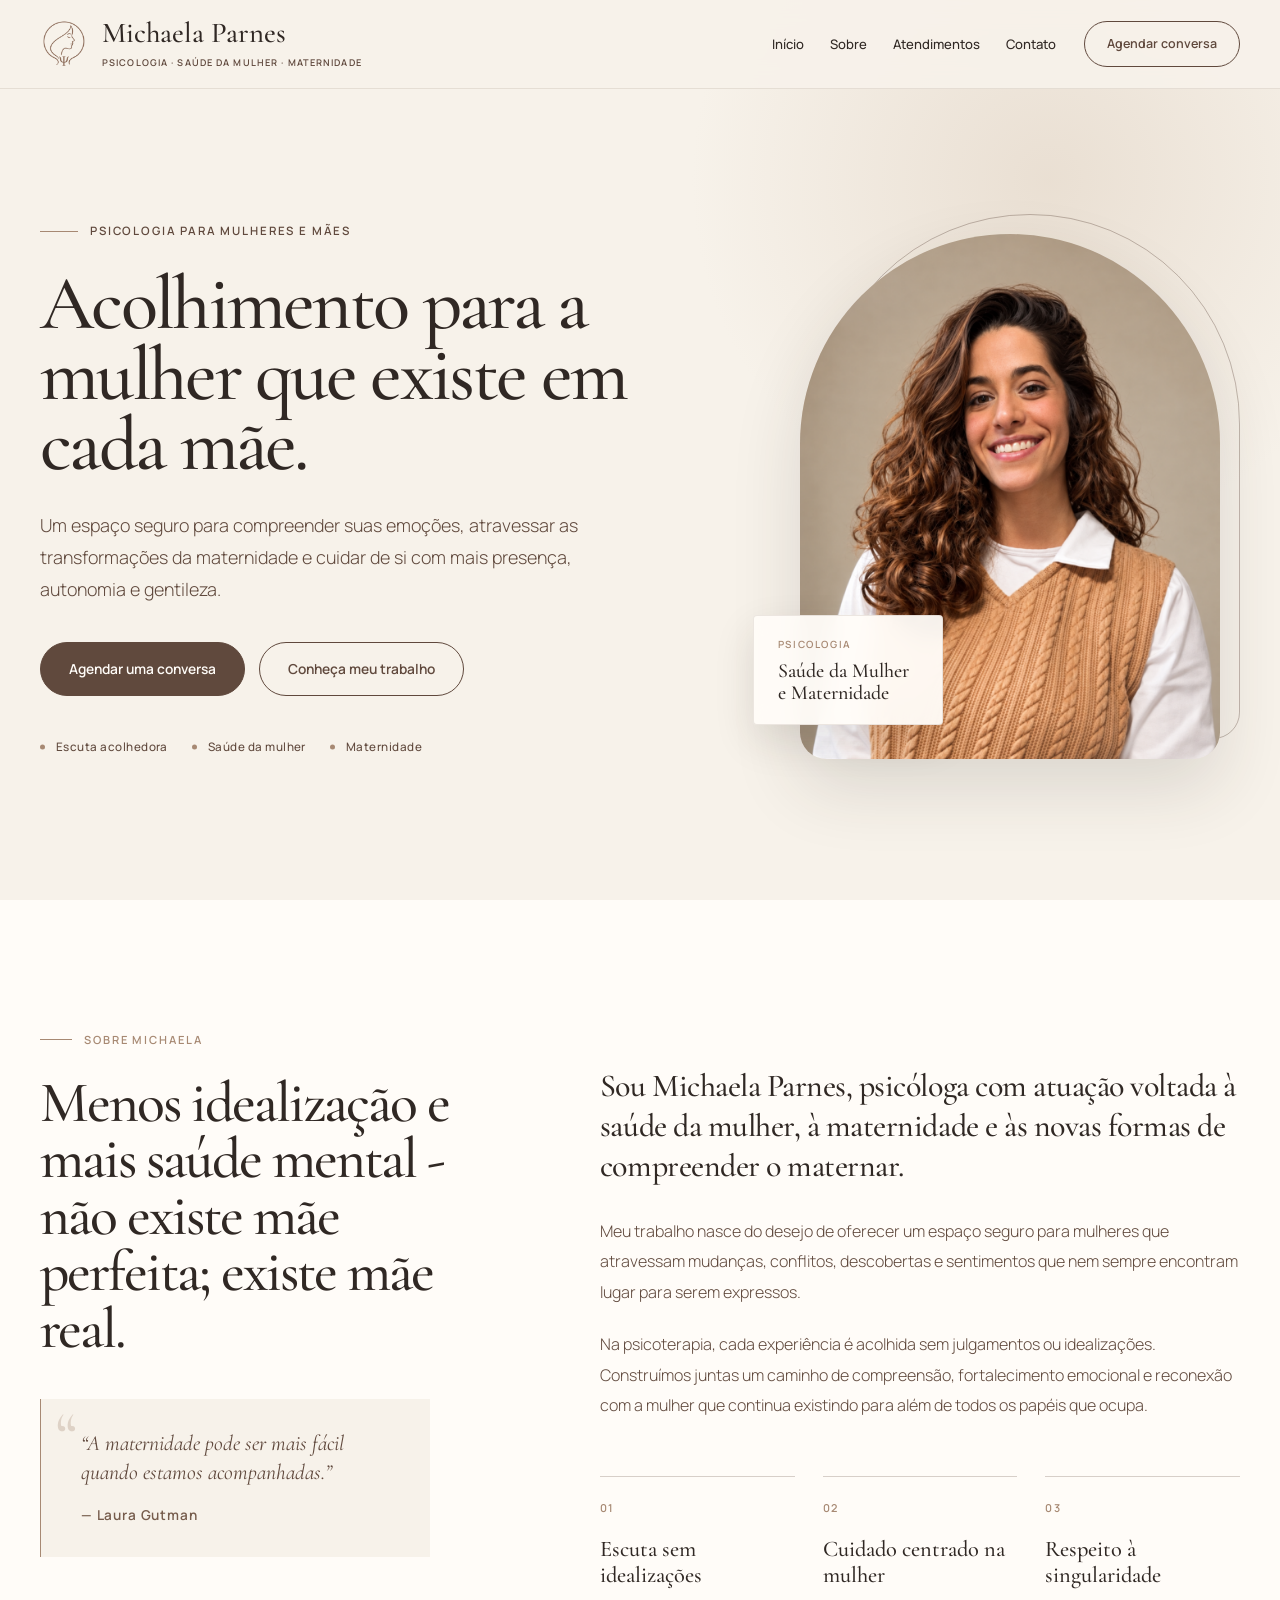
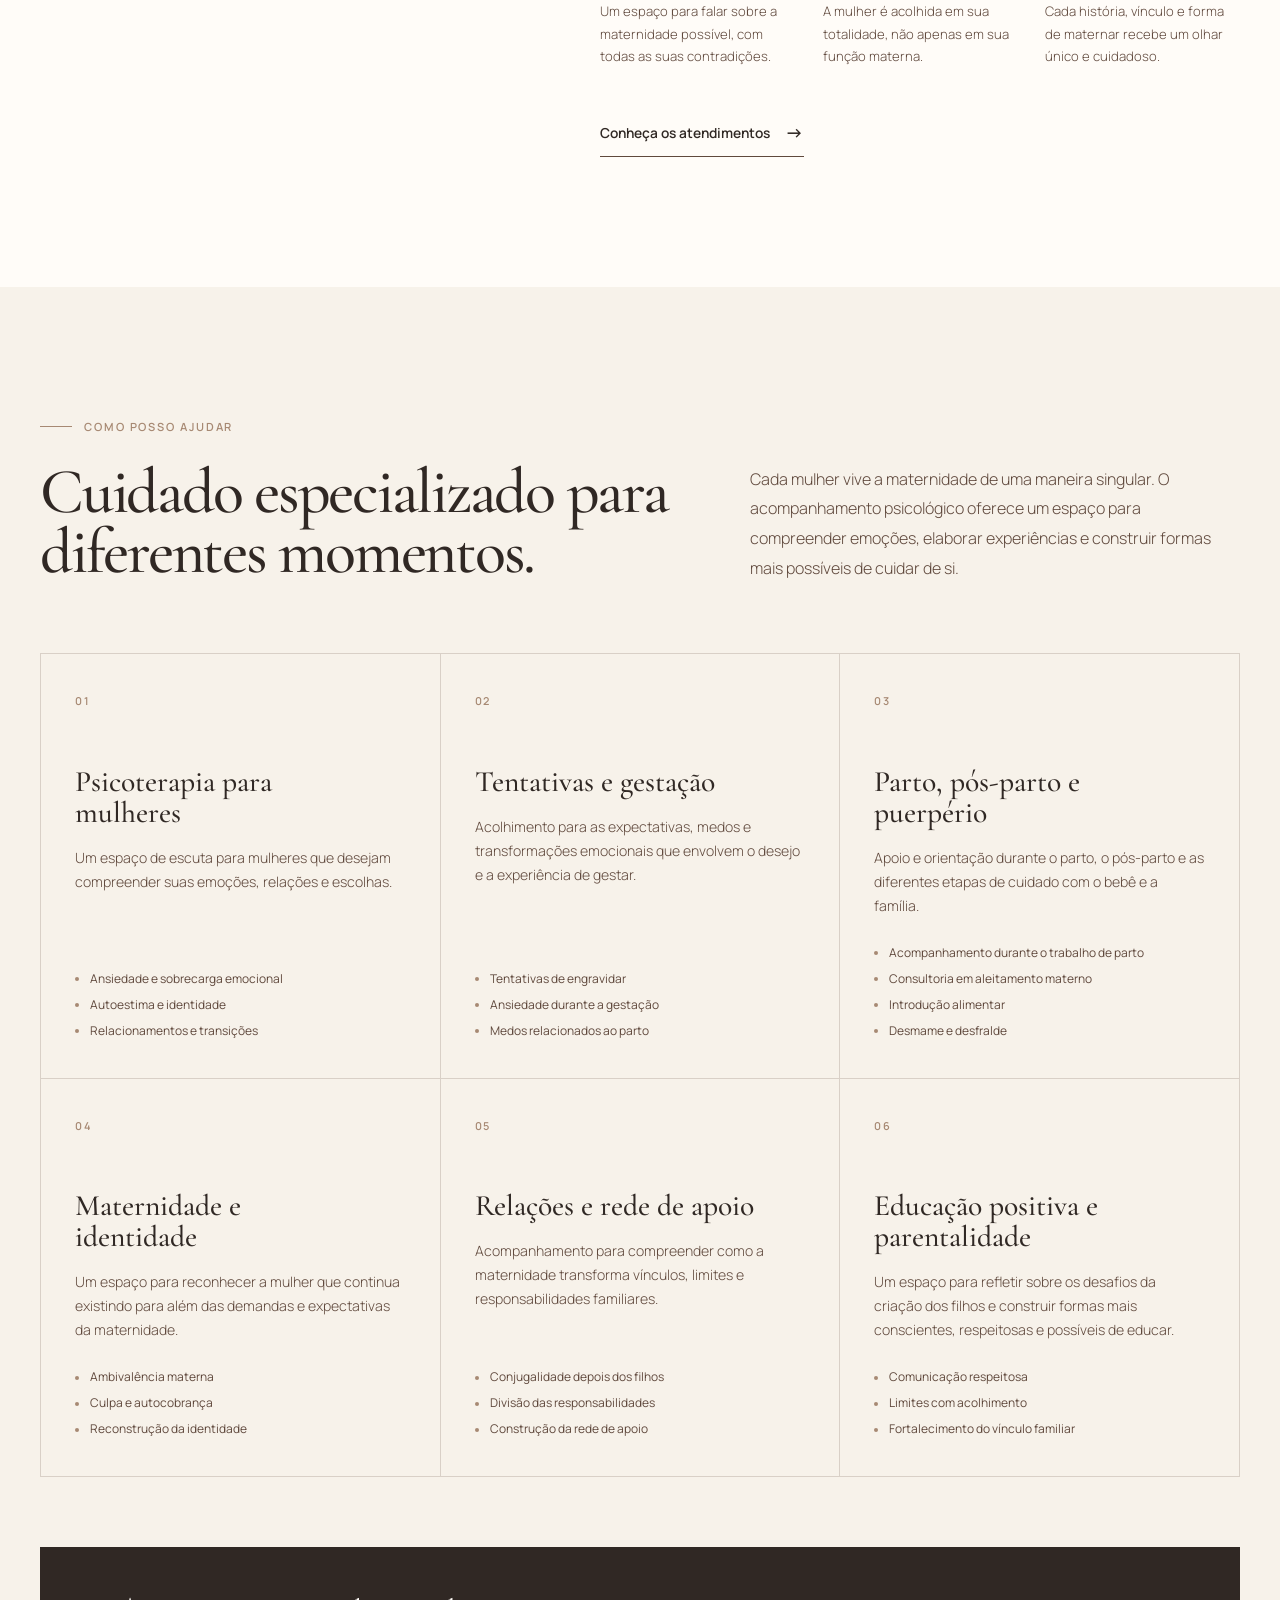
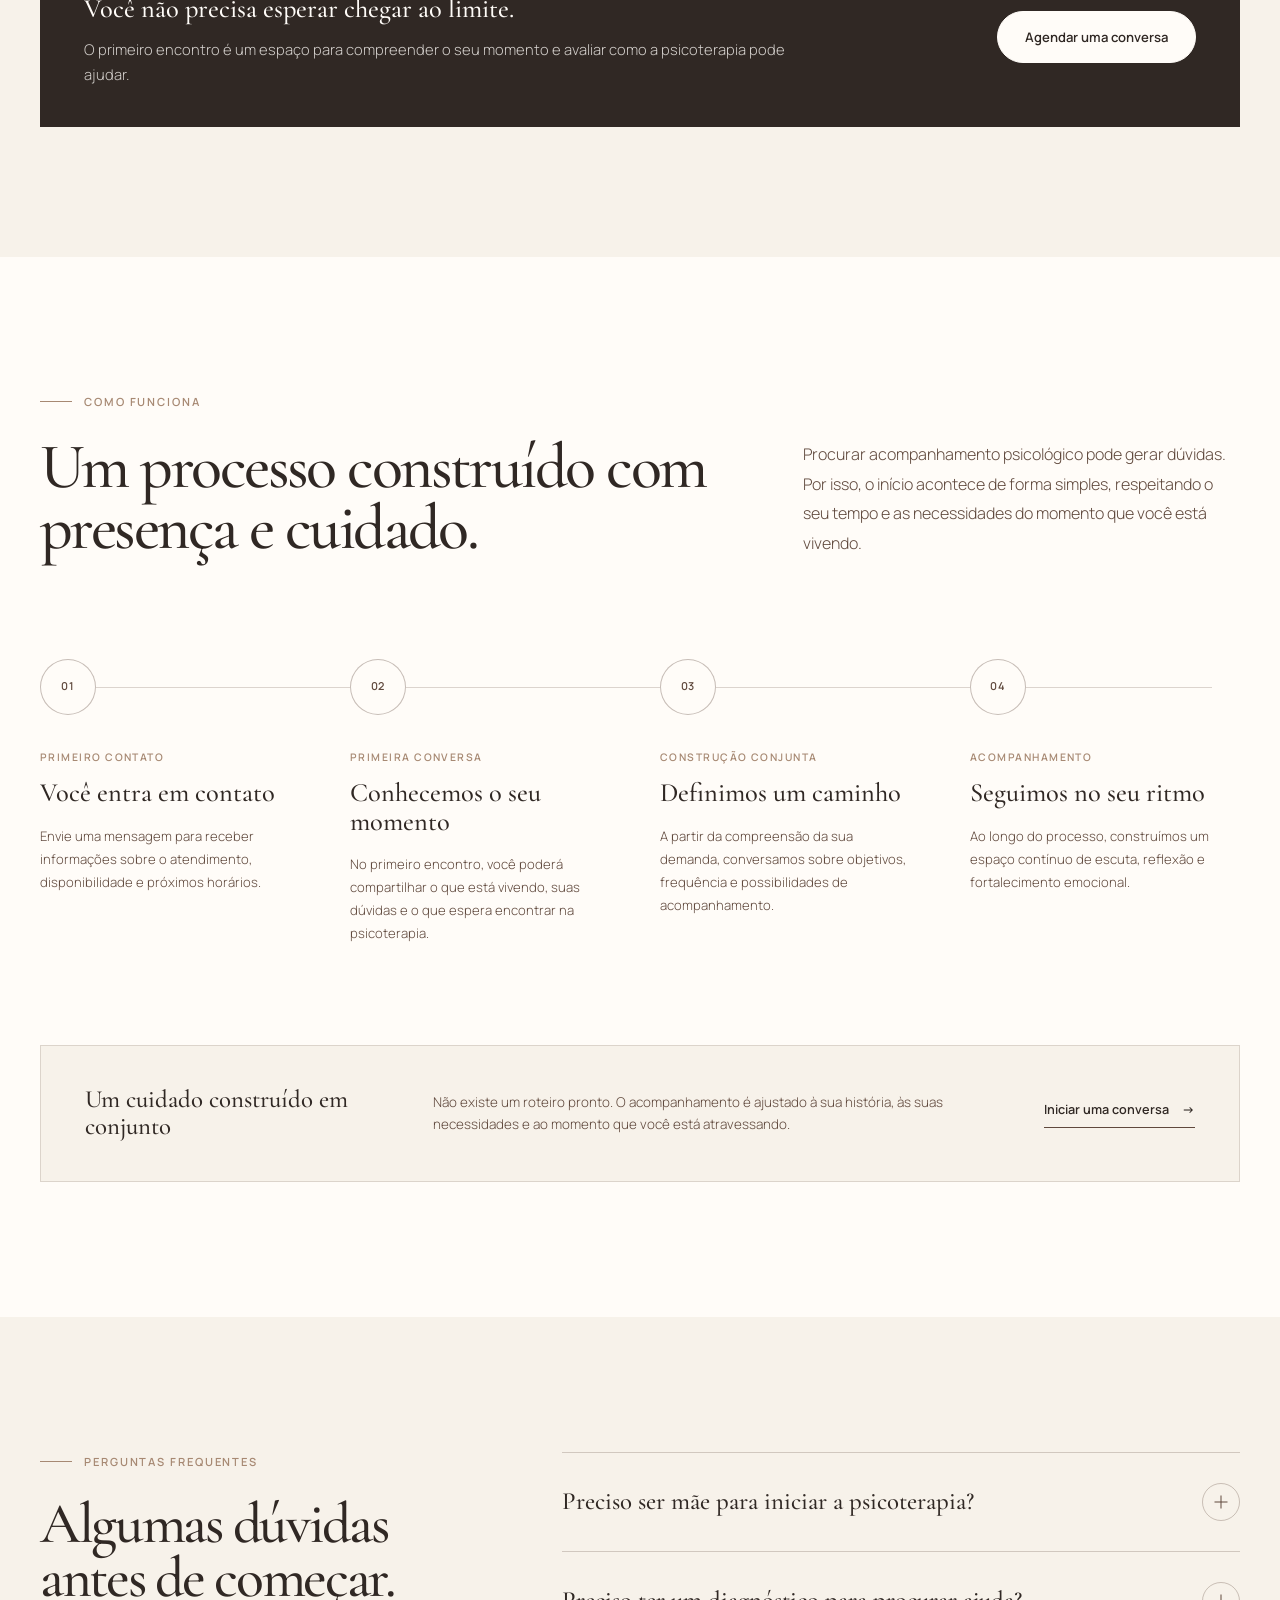
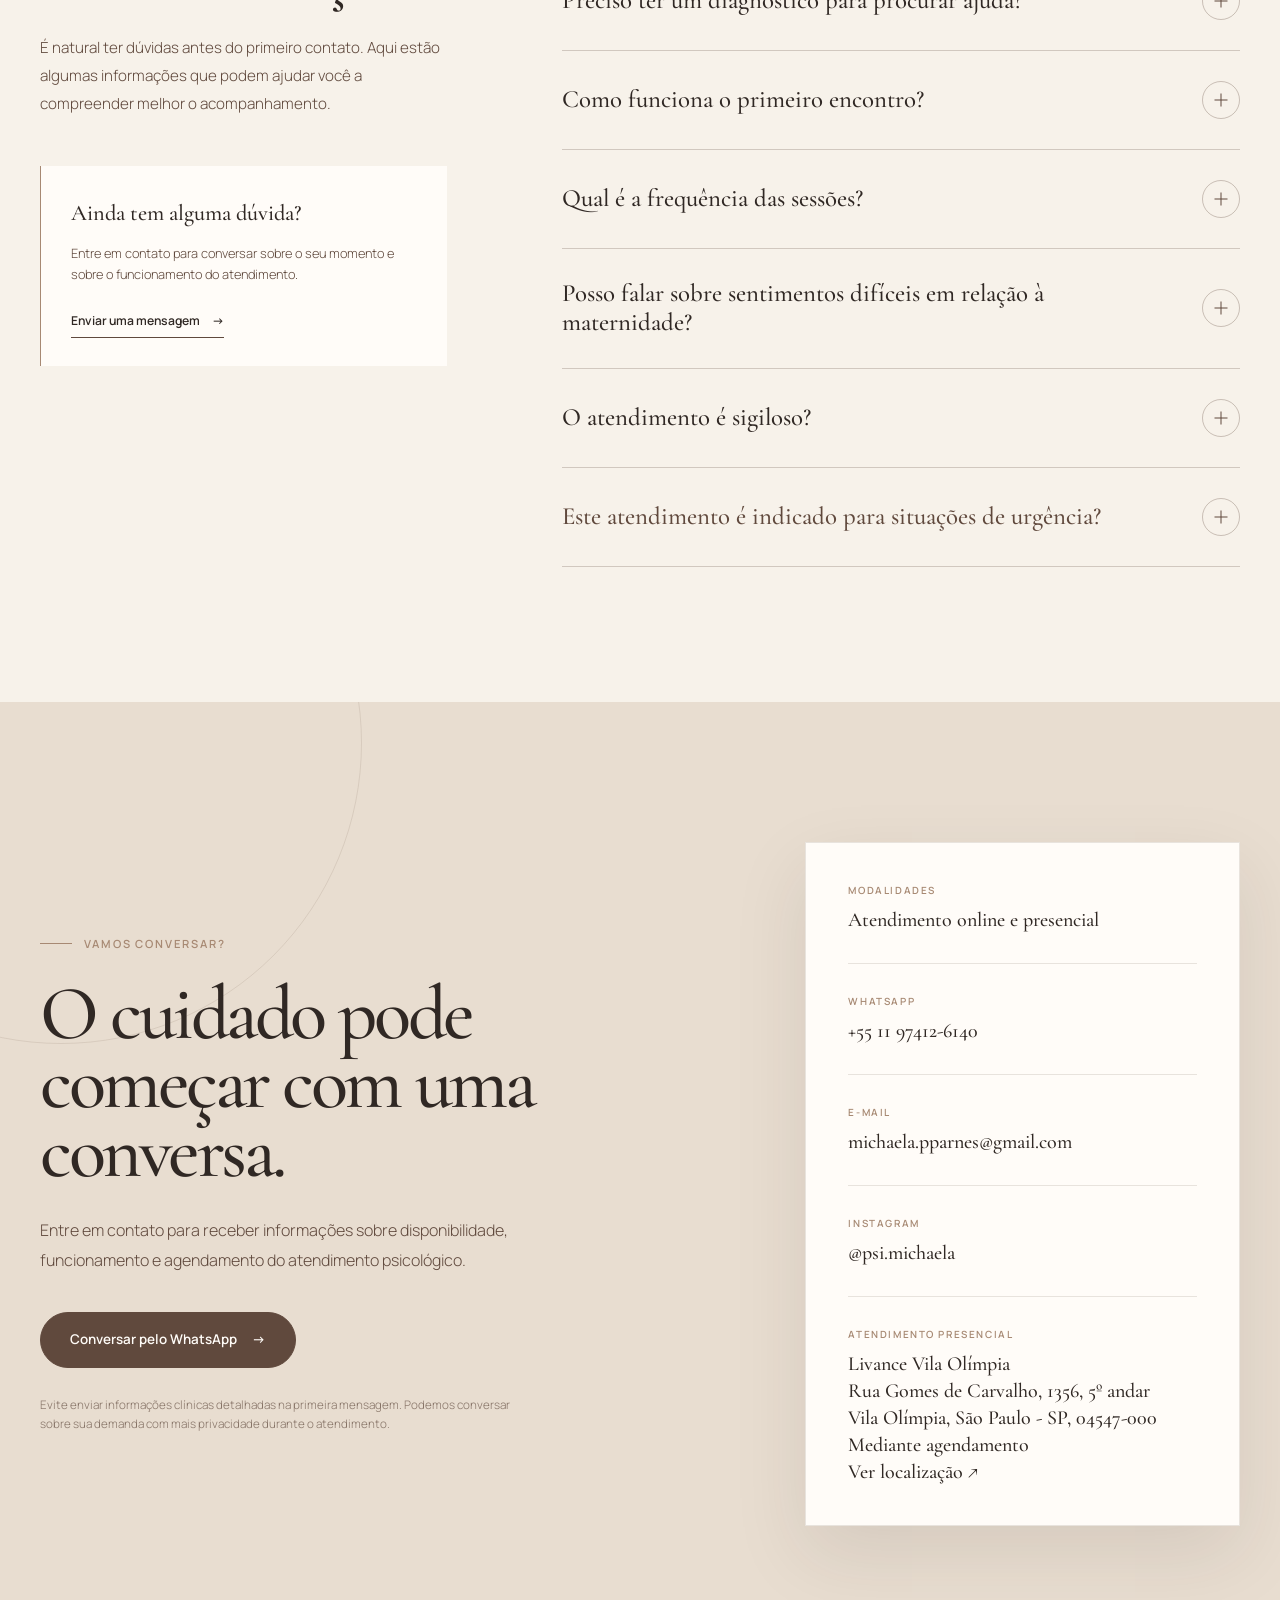
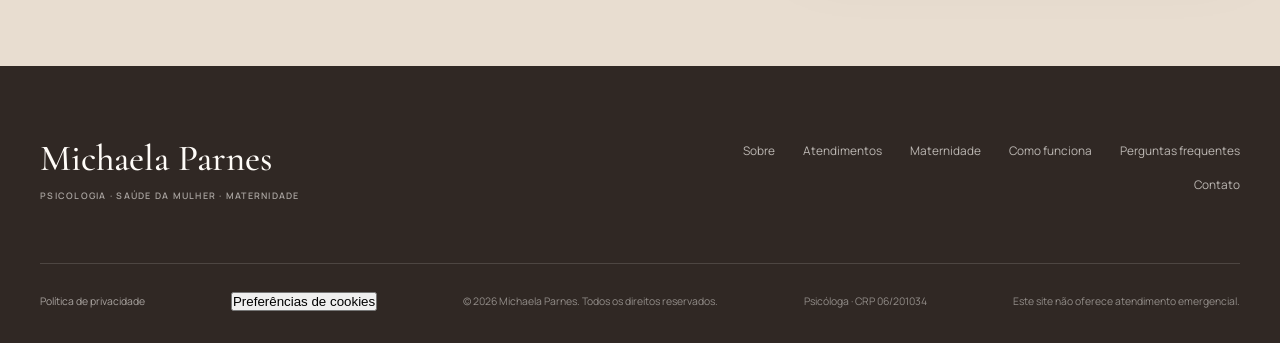
==== commit 0506d2d1: "Atualiza endereço e SEO para Vila Olímpia" ====
--- a/index.html
+++ b/index.html
@@ -7,15 +7,27 @@
     <meta name="viewport" content="width=device-width, initial-scale=1.0">
 
     <title>
-        Michaela Parnes
+        Psicóloga Perinatal na Vila Olímpia | Michaela Parnes
     </title>
 
     <meta name="description"
-        content="Psicoterapia para mulheres, gestantes e mães com Michaela Parnes. Atendimento psicológico online e presencial em São Paulo, com foco em saúde da mulher, maternidade.">
+        content="Psicóloga perinatal para mulheres, gestantes e mães. Atendimento online e presencial na Livance Vila Olímpia, em São Paulo, mediante agendamento.">
 
     <meta name="author" content="Michaela Parnes">
 
     <meta name="robots" content="index, follow">
+
+    <link rel="canonical" href="https://psimichaelaparnes.com.br/">
+
+    <meta property="og:type" content="website">
+    <meta property="og:locale" content="pt_BR">
+
+    <meta property="og:title" content="Psicóloga Perinatal na Vila Olímpia | Michaela Parnes">
+
+    <meta property="og:description"
+        content="Psicóloga perinatal para mulheres, gestantes e mães. Atendimento online e presencial na Livance Vila Olímpia, em São Paulo, mediante agendamento.">
+
+    <meta property="og:url" content="https://psimichaelaparnes.com.br/">
 
     <meta name="theme-color" content="#60493d">
 
@@ -45,13 +57,27 @@
         "@context": "https://schema.org",
         "@type": "ProfessionalService",
         "name": "Michaela Parnes Psicologia",
-        "description": "Atendimento psicológico online e presencial com foco em saúde da mulher, maternidade.",
+        "url": "https://psimichaelaparnes.com.br/",
+        "description": "Atendimento psicológico online e presencial para mulheres, gestantes e mães, com foco em saúde da mulher e maternidade.",
         "telephone": "+55 11 97412-6140",
         "email": "michaela.pparnes@gmail.com",
+        "location": {
+            "@type": "Place",
+            "name": "Livance Vila Olímpia",
+            "address": {
+                "@type": "PostalAddress",
+                "streetAddress": "Rua Gomes de Carvalho, 1356, 5º andar",
+                "addressLocality": "São Paulo",
+                "addressRegion": "SP",
+                "postalCode": "04547-000",
+                "addressCountry": "BR"
+            },
+            "hasMap": "https://www.google.com/maps/search/?api=1&query=Livance%20Vila%20Ol%C3%ADmpia%2C%20Rua%20Gomes%20de%20Carvalho%2C%201356%2C%20S%C3%A3o%20Paulo"
+        },
         "areaServed": {
-    "@type": "Place",
-    "name": "Brooklin, São Paulo, SP"
-},
+            "@type": "City",
+            "name": "São Paulo"
+        },
         "sameAs": [
             "https://www.instagram.com/psi.michaela/"
         ],
@@ -132,966 +158,966 @@
          CONTEÚDO PRINCIPAL
     ========================== -->
 
-    <main id="conteudo-principal"></main>
-
-    <section class="inicio" id="inicio">
-
-        <div class="inicio__container">
-
-            <!-- Conteúdo textual -->
-
-            <div class="inicio__conteudo">
-
-                <span class="inicio__especialidade">
-                    Psicologia para mulheres e mães
-                </span>
-
-                <h1>
-                    Acolhimento para a mulher que existe em cada mãe.
-                </h1>
-
-                <p class="inicio__texto">
-                    Um espaço seguro para compreender suas emoções,
-                    atravessar as transformações da maternidade e cuidar
-                    de si com mais presença, autonomia e gentileza.
-                </p>
-
-                <div class="inicio__acoes">
-
-                    <a class="botao-principal"
-                        href="https://wa.me/5511974126140?text=Ol%C3%A1%2C%20Michaela%21%20Gostaria%20de%20agendar%20uma%20conversa%20e%20saber%20mais%20sobre%20os%20atendimentos."
+    <main id="conteudo-principal">
+
+        <section class="inicio" id="inicio">
+
+            <div class="inicio__container">
+
+                <!-- Conteúdo textual -->
+
+                <div class="inicio__conteudo">
+
+                    <span class="inicio__especialidade">
+                        Psicologia para mulheres e mães
+                    </span>
+
+                    <h1>
+                        Acolhimento para a mulher que existe em cada mãe.
+                    </h1>
+
+                    <p class="inicio__texto">
+                        Um espaço seguro para compreender suas emoções,
+                        atravessar as transformações da maternidade e cuidar
+                        de si com mais presença, autonomia e gentileza.
+                    </p>
+
+                    <div class="inicio__acoes">
+
+                        <a class="botao-principal"
+                            href="https://wa.me/5511974126140?text=Ol%C3%A1%2C%20Michaela%21%20Gostaria%20de%20agendar%20uma%20conversa%20e%20saber%20mais%20sobre%20os%20atendimentos."
+                            target="_blank" rel="noopener noreferrer">
+                            Agendar uma conversa
+                        </a>
+
+                        <a class="botao-secundario" href="#sobre">
+                            Conheça meu trabalho
+                        </a>
+
+                    </div>
+
+                    <div class="inicio__detalhes">
+
+                        <span>Escuta acolhedora</span>
+
+                        <span>Saúde da mulher</span>
+
+                        <span>Maternidade</span>
+
+                    </div>
+
+                </div>
+
+                <!-- Fotografia -->
+
+                <div class="inicio__visual">
+
+                    <div class="inicio__imagem-container">
+
+                        <img src="assets/imagens/michaela-principal.png" alt="Michaela Parnes, psicóloga" width="840"
+                            height="1050" fetchpriority="high" decoding="async">
+
+                    </div>
+
+                    <div class="inicio__cartao">
+                        <span>Psicologia</span>
+
+                        <p>
+                            Saúde da Mulher<br>
+                            e Maternidade
+                        </p>
+                    </div>
+
+                </div>
+
+            </div>
+
+        </section>
+
+        <!-- =========================
+         SOBRE MICHAELA
+    ========================== -->
+
+        <section class="sobre" id="sobre">
+
+            <div class="sobre__container">
+
+                <div class="sobre__introducao">
+
+                    <span class="secao__etiqueta">
+                        Sobre Michaela
+                    </span>
+
+                    <h2>
+                        Menos idealização e mais saúde mental - não existe mãe perfeita; existe mãe real.
+                    </h2>
+
+                    <div class="sobre__manifesto">
+
+                        <span aria-hidden="true">“</span>
+
+                        <p>
+                            “A maternidade pode ser mais fácil quando estamos acompanhadas.”
+                        </p>
+
+                        <cite class="citacao__autora">
+                            — Laura Gutman
+                        </cite>
+
+                    </div>
+
+                </div>
+
+                <div class="sobre__conteudo">
+
+                    <p class="sobre__destaque">
+                        Sou Michaela Parnes, psicóloga com atuação voltada
+                        à saúde da mulher, à maternidade e às novas formas
+                        de compreender o maternar.
+                    </p>
+
+                    <p>
+                        Meu trabalho nasce do desejo de oferecer um espaço
+                        seguro para mulheres que atravessam mudanças,
+                        conflitos, descobertas e sentimentos que nem sempre
+                        encontram lugar para serem expressos.
+                    </p>
+
+                    <p>
+                        Na psicoterapia, cada experiência é acolhida sem
+                        julgamentos ou idealizações. Construímos juntas um
+                        caminho de compreensão, fortalecimento emocional e
+                        reconexão com a mulher que continua existindo para
+                        além de todos os papéis que ocupa.
+                    </p>
+
+                    <div class="sobre__pilares">
+
+                        <article class="sobre__pilar">
+
+                            <span>01</span>
+
+                            <h3>
+                                Escuta sem idealizações
+                            </h3>
+
+                            <p>
+                                Um espaço para falar sobre a maternidade
+                                possível, com todas as suas contradições.
+                            </p>
+
+                        </article>
+
+                        <article class="sobre__pilar">
+
+                            <span>02</span>
+
+                            <h3>
+                                Cuidado centrado na mulher
+                            </h3>
+
+                            <p>
+                                A mulher é acolhida em sua totalidade, não
+                                apenas em sua função materna.
+                            </p>
+
+                        </article>
+
+                        <article class="sobre__pilar">
+
+                            <span>03</span>
+
+                            <h3>
+                                Respeito à singularidade
+                            </h3>
+
+                            <p>
+                                Cada história, vínculo e forma de maternar
+                                recebe um olhar único e cuidadoso.
+                            </p>
+
+                        </article>
+
+                    </div>
+
+                    <a class="sobre__link" href="#atendimentos">
+                        Conheça os atendimentos
+
+                        <span aria-hidden="true">→</span>
+                    </a>
+
+                </div>
+
+            </div>
+
+        </section>
+
+        <!-- =========================
+         ATENDIMENTOS
+    ========================== -->
+
+        <section class="atendimentos" id="atendimentos">
+
+            <div class="atendimentos__container">
+
+                <div class="atendimentos__cabecalho">
+
+                    <div>
+                        <span class="secao__etiqueta">
+                            Como posso ajudar
+                        </span>
+
+                        <h2>
+                            Cuidado especializado para diferentes momentos.
+                        </h2>
+                    </div>
+
+                    <p>
+                        Cada mulher vive a maternidade de uma maneira singular.
+                        O acompanhamento psicológico oferece um espaço para
+                        compreender emoções, elaborar experiências e construir
+                        formas mais possíveis de cuidar de si.
+                    </p>
+
+                </div>
+
+                <div class="atendimentos__grade">
+
+                    <!-- Atendimento 1 -->
+
+                    <article class="atendimento-card">
+
+                        <span class="atendimento-card__numero">
+                            01
+                        </span>
+
+                        <h3>
+                            Psicoterapia para mulheres
+                        </h3>
+
+                        <p>
+                            Um espaço de escuta para mulheres que desejam
+                            compreender suas emoções, relações e escolhas.
+                        </p>
+
+                        <ul>
+                            <li>Ansiedade e sobrecarga emocional</li>
+                            <li>Autoestima e identidade</li>
+                            <li>Relacionamentos e transições</li>
+                        </ul>
+
+                    </article>
+
+                    <!-- Atendimento 2 -->
+
+                    <article class="atendimento-card">
+
+                        <span class="atendimento-card__numero">
+                            02
+                        </span>
+
+                        <h3>
+                            Tentativas e gestação
+                        </h3>
+
+                        <p>
+                            Acolhimento para as expectativas, medos e
+                            transformações emocionais que envolvem o
+                            desejo e a experiência de gestar.
+                        </p>
+
+                        <ul>
+                            <li>Tentativas de engravidar</li>
+                            <li>Ansiedade durante a gestação</li>
+                            <li>Medos relacionados ao parto</li>
+                        </ul>
+
+                    </article>
+
+                    <!-- Atendimento 3 -->
+
+                    <article class="atendimento-card">
+
+                        <span class="atendimento-card__numero">
+                            03
+                        </span>
+
+                        <h3>
+                            Parto, pós-parto e puerpério
+                        </h3>
+
+                        <p>
+                            Apoio e orientação durante o parto, o pós-parto
+                            e as diferentes etapas de cuidado com o bebê
+                            e a família.
+                        </p>
+
+                        <ul>
+                            <li>Acompanhamento durante o trabalho de parto</li>
+                            <li>Consultoria em aleitamento materno</li>
+                            <li>Introdução alimentar</li>
+                            <li>Desmame e desfralde</li>
+                        </ul>
+
+                    </article>
+
+                    <!-- Atendimento 4 -->
+
+                    <article class="atendimento-card">
+
+                        <span class="atendimento-card__numero">
+                            04
+                        </span>
+
+                        <h3>
+                            Maternidade e identidade
+                        </h3>
+
+                        <p>
+                            Um espaço para reconhecer a mulher que continua
+                            existindo para além das demandas e expectativas
+                            da maternidade.
+                        </p>
+
+                        <ul>
+                            <li>Ambivalência materna</li>
+                            <li>Culpa e autocobrança</li>
+                            <li>Reconstrução da identidade</li>
+                        </ul>
+
+                    </article>
+
+                    <!-- Atendimento 5 -->
+
+                    <article class="atendimento-card">
+
+                        <span class="atendimento-card__numero">
+                            05
+                        </span>
+
+                        <h3>
+                            Relações e rede de apoio
+                        </h3>
+
+                        <p>
+                            Acompanhamento para compreender como a
+                            maternidade transforma vínculos, limites
+                            e responsabilidades familiares.
+                        </p>
+
+                        <ul>
+                            <li>Conjugalidade depois dos filhos</li>
+                            <li>Divisão das responsabilidades</li>
+                            <li>Construção da rede de apoio</li>
+                        </ul>
+
+                    </article>
+
+                    <!-- Atendimento 6 -->
+
+                    <article class="atendimento-card">
+
+                        <span class="atendimento-card__numero">
+                            06
+                        </span>
+
+                        <h3>
+                            Educação positiva e parentalidade
+                        </h3>
+
+                        <p>
+                            Um espaço para refletir sobre os desafios da criação
+                            dos filhos e construir formas mais conscientes,
+                            respeitosas e possíveis de educar.
+                        </p>
+
+                        <ul>
+                            <li>Comunicação respeitosa</li>
+                            <li>Limites com acolhimento</li>
+                            <li>Fortalecimento do vínculo familiar</li>
+                        </ul>
+
+                    </article>
+
+                </div>
+
+                <div class="atendimentos__chamada">
+
+                    <p>
+                        <strong>
+                            Você não precisa esperar chegar ao limite.
+                        </strong>
+
+                        O primeiro encontro é um espaço para compreender
+                        o seu momento e avaliar como a psicoterapia pode ajudar.
+                    </p>
+
+                    <a class="botao-claro"
+                        href=href="https://wa.me/5511974126140?text=Ol%C3%A1%2C%20Michaela%21%20Gostaria%20de%20agendar%20uma%20conversa%20e%20saber%20mais%20sobre%20os%20atendimentos."
                         target="_blank" rel="noopener noreferrer">
                         Agendar uma conversa
                     </a>
 
-                    <a class="botao-secundario" href="#sobre">
-                        Conheça meu trabalho
-                    </a>
-
                 </div>
 
-                <div class="inicio__detalhes">
-
-                    <span>Escuta acolhedora</span>
-
-                    <span>Saúde da mulher</span>
-
-                    <span>Maternidade</span>
-
-                </div>
-
             </div>
 
-            <!-- Fotografia -->
-
-            <div class="inicio__visual">
-
-                <div class="inicio__imagem-container">
-
-                    <img src="assets/imagens/michaela-principal.png" alt="Michaela Parnes, psicóloga" width="840"
-                        height="1050" fetchpriority="high" decoding="async">
-
-                </div>
-
-                <div class="inicio__cartao">
-                    <span>Psicologia</span>
-
-                    <p>
-                        Saúde da Mulher<br>
-                        e Maternidade
-                    </p>
-                </div>
-
-            </div>
-
-        </div>
-
-        </main>
-
-    </section>
-
-    <!-- =========================
-         SOBRE MICHAELA
-    ========================== -->
-
-    <section class="sobre" id="sobre">
-
-        <div class="sobre__container">
-
-            <div class="sobre__introducao">
-
-                <span class="secao__etiqueta">
-                    Sobre Michaela
-                </span>
-
-                <h2>
-                    Menos idealização e mais saúde mental - não existe mãe perfeita; existe mãe real.
-                </h2>
-
-                <div class="sobre__manifesto">
-
-                    <span aria-hidden="true">“</span>
-
-                    <p>
-                        “A maternidade pode ser mais fácil quando estamos acompanhadas.”
-                    </p>
-
-                    <cite class="citacao__autora">
-                        — Laura Gutman
-                    </cite>
-
-                </div>
-
-            </div>
-
-            <div class="sobre__conteudo">
-
-                <p class="sobre__destaque">
-                    Sou Michaela Parnes, psicóloga com atuação voltada
-                    à saúde da mulher, à maternidade e às novas formas
-                    de compreender o maternar.
-                </p>
-
-                <p>
-                    Meu trabalho nasce do desejo de oferecer um espaço
-                    seguro para mulheres que atravessam mudanças,
-                    conflitos, descobertas e sentimentos que nem sempre
-                    encontram lugar para serem expressos.
-                </p>
-
-                <p>
-                    Na psicoterapia, cada experiência é acolhida sem
-                    julgamentos ou idealizações. Construímos juntas um
-                    caminho de compreensão, fortalecimento emocional e
-                    reconexão com a mulher que continua existindo para
-                    além de todos os papéis que ocupa.
-                </p>
-
-                <div class="sobre__pilares">
-
-                    <article class="sobre__pilar">
-
-                        <span>01</span>
-
-                        <h3>
-                            Escuta sem idealizações
-                        </h3>
-
-                        <p>
-                            Um espaço para falar sobre a maternidade
-                            possível, com todas as suas contradições.
-                        </p>
-
-                    </article>
-
-                    <article class="sobre__pilar">
-
-                        <span>02</span>
-
-                        <h3>
-                            Cuidado centrado na mulher
-                        </h3>
-
-                        <p>
-                            A mulher é acolhida em sua totalidade, não
-                            apenas em sua função materna.
-                        </p>
-
-                    </article>
-
-                    <article class="sobre__pilar">
-
-                        <span>03</span>
-
-                        <h3>
-                            Respeito à singularidade
-                        </h3>
-
-                        <p>
-                            Cada história, vínculo e forma de maternar
-                            recebe um olhar único e cuidadoso.
-                        </p>
-
-                    </article>
-
-                </div>
-
-                <a class="sobre__link" href="#atendimentos">
-                    Conheça os atendimentos
-
-                    <span aria-hidden="true">→</span>
-                </a>
-
-            </div>
-
-        </div>
-
-    </section>
-
-    <!-- =========================
-         ATENDIMENTOS
-    ========================== -->
-
-    <section class="atendimentos" id="atendimentos">
-
-        <div class="atendimentos__container">
-
-            <div class="atendimentos__cabecalho">
-
-                <div>
-                    <span class="secao__etiqueta">
-                        Como posso ajudar
-                    </span>
-
-                    <h2>
-                        Cuidado especializado para diferentes momentos.
-                    </h2>
-                </div>
-
-                <p>
-                    Cada mulher vive a maternidade de uma maneira singular.
-                    O acompanhamento psicológico oferece um espaço para
-                    compreender emoções, elaborar experiências e construir
-                    formas mais possíveis de cuidar de si.
-                </p>
-
-            </div>
-
-            <div class="atendimentos__grade">
-
-                <!-- Atendimento 1 -->
-
-                <article class="atendimento-card">
-
-                    <span class="atendimento-card__numero">
-                        01
-                    </span>
-
-                    <h3>
-                        Psicoterapia para mulheres
-                    </h3>
-
-                    <p>
-                        Um espaço de escuta para mulheres que desejam
-                        compreender suas emoções, relações e escolhas.
-                    </p>
-
-                    <ul>
-                        <li>Ansiedade e sobrecarga emocional</li>
-                        <li>Autoestima e identidade</li>
-                        <li>Relacionamentos e transições</li>
-                    </ul>
-
-                </article>
-
-                <!-- Atendimento 2 -->
-
-                <article class="atendimento-card">
-
-                    <span class="atendimento-card__numero">
-                        02
-                    </span>
-
-                    <h3>
-                        Tentativas e gestação
-                    </h3>
-
-                    <p>
-                        Acolhimento para as expectativas, medos e
-                        transformações emocionais que envolvem o
-                        desejo e a experiência de gestar.
-                    </p>
-
-                    <ul>
-                        <li>Tentativas de engravidar</li>
-                        <li>Ansiedade durante a gestação</li>
-                        <li>Medos relacionados ao parto</li>
-                    </ul>
-
-                </article>
-
-                <!-- Atendimento 3 -->
-
-                <article class="atendimento-card">
-
-                    <span class="atendimento-card__numero">
-                        03
-                    </span>
-
-                    <h3>
-                        Parto, pós-parto e puerpério
-                    </h3>
-
-                    <p>
-                        Apoio e orientação durante o parto, o pós-parto
-                        e as diferentes etapas de cuidado com o bebê
-                        e a família.
-                    </p>
-
-                    <ul>
-                        <li>Acompanhamento durante o trabalho de parto</li>
-                        <li>Consultoria em aleitamento materno</li>
-                        <li>Introdução alimentar</li>
-                        <li>Desmame e desfralde</li>
-                    </ul>
-
-                </article>
-
-                <!-- Atendimento 4 -->
-
-                <article class="atendimento-card">
-
-                    <span class="atendimento-card__numero">
-                        04
-                    </span>
-
-                    <h3>
-                        Maternidade e identidade
-                    </h3>
-
-                    <p>
-                        Um espaço para reconhecer a mulher que continua
-                        existindo para além das demandas e expectativas
-                        da maternidade.
-                    </p>
-
-                    <ul>
-                        <li>Ambivalência materna</li>
-                        <li>Culpa e autocobrança</li>
-                        <li>Reconstrução da identidade</li>
-                    </ul>
-
-                </article>
-
-                <!-- Atendimento 5 -->
-
-                <article class="atendimento-card">
-
-                    <span class="atendimento-card__numero">
-                        05
-                    </span>
-
-                    <h3>
-                        Relações e rede de apoio
-                    </h3>
-
-                    <p>
-                        Acompanhamento para compreender como a
-                        maternidade transforma vínculos, limites
-                        e responsabilidades familiares.
-                    </p>
-
-                    <ul>
-                        <li>Conjugalidade depois dos filhos</li>
-                        <li>Divisão das responsabilidades</li>
-                        <li>Construção da rede de apoio</li>
-                    </ul>
-
-                </article>
-
-                <!-- Atendimento 6 -->
-
-                <article class="atendimento-card">
-
-                    <span class="atendimento-card__numero">
-                        06
-                    </span>
-
-                    <h3>
-                        Educação positiva e parentalidade
-                    </h3>
-
-                    <p>
-                        Um espaço para refletir sobre os desafios da criação
-                        dos filhos e construir formas mais conscientes,
-                        respeitosas e possíveis de educar.
-                    </p>
-
-                    <ul>
-                        <li>Comunicação respeitosa</li>
-                        <li>Limites com acolhimento</li>
-                        <li>Fortalecimento do vínculo familiar</li>
-                    </ul>
-
-                </article>
-
-            </div>
-
-            <div class="atendimentos__chamada">
-
-                <p>
-                    <strong>
-                        Você não precisa esperar chegar ao limite.
-                    </strong>
-
-                    O primeiro encontro é um espaço para compreender
-                    o seu momento e avaliar como a psicoterapia pode ajudar.
-                </p>
-
-                <a class="botao-claro"
-                    href=href="https://wa.me/5511974126140?text=Ol%C3%A1%2C%20Michaela%21%20Gostaria%20de%20agendar%20uma%20conversa%20e%20saber%20mais%20sobre%20os%20atendimentos."
-                    target="_blank" rel="noopener noreferrer">
-                    Agendar uma conversa
-                </a>
-
-            </div>
-
-        </div>
-
-    </section>
-
-    <!-- =========================
+        </section>
+
+        <!-- =========================
          MATERNIDADE
     ========================== -->
 
 
 
-    <!-- =========================
+        <!-- =========================
          COMO FUNCIONA
     ========================== -->
 
-    <section class="processo" id="como-funciona" aria-labelledby="titulo-processo">
-
-        <div class="processo__container">
-
-            <div class="processo__cabecalho">
-
-                <div>
-
-                    <span class="secao__etiqueta">
-                        Como funciona
+        <section class="processo" id="como-funciona" aria-labelledby="titulo-processo">
+
+            <div class="processo__container">
+
+                <div class="processo__cabecalho">
+
+                    <div>
+
+                        <span class="secao__etiqueta">
+                            Como funciona
+                        </span>
+
+                        <h2 id="titulo-processo">
+                            Um processo construído com presença e cuidado.
+                        </h2>
+
+                    </div>
+
+                    <p>
+                        Procurar acompanhamento psicológico pode gerar dúvidas.
+                        Por isso, o início acontece de forma simples, respeitando
+                        o seu tempo e as necessidades do momento que você está
+                        vivendo.
+                    </p>
+
+                </div>
+
+                <ol class="processo__etapas">
+
+                    <!-- Etapa 1 -->
+
+                    <li class="processo__etapa">
+
+                        <span class="processo__marcador">
+                            01
+                        </span>
+
+                        <div class="processo__conteudo">
+
+                            <span class="processo__nome-etapa">
+                                Primeiro contato
+                            </span>
+
+                            <h3>
+                                Você entra em contato
+                            </h3>
+
+                            <p>
+                                Envie uma mensagem para receber informações
+                                sobre o atendimento, disponibilidade e
+                                próximos horários.
+                            </p>
+
+                        </div>
+
+                    </li>
+
+                    <!-- Etapa 2 -->
+
+                    <li class="processo__etapa">
+
+                        <span class="processo__marcador">
+                            02
+                        </span>
+
+                        <div class="processo__conteudo">
+
+                            <span class="processo__nome-etapa">
+                                Primeira conversa
+                            </span>
+
+                            <h3>
+                                Conhecemos o seu momento
+                            </h3>
+
+                            <p>
+                                No primeiro encontro, você poderá compartilhar
+                                o que está vivendo, suas dúvidas e o que espera
+                                encontrar na psicoterapia.
+                            </p>
+
+                        </div>
+
+                    </li>
+
+                    <!-- Etapa 3 -->
+
+                    <li class="processo__etapa">
+
+                        <span class="processo__marcador">
+                            03
+                        </span>
+
+                        <div class="processo__conteudo">
+
+                            <span class="processo__nome-etapa">
+                                Construção conjunta
+                            </span>
+
+                            <h3>
+                                Definimos um caminho
+                            </h3>
+
+                            <p>
+                                A partir da compreensão da sua demanda,
+                                conversamos sobre objetivos, frequência e
+                                possibilidades de acompanhamento.
+                            </p>
+
+                        </div>
+
+                    </li>
+
+                    <!-- Etapa 4 -->
+
+                    <li class="processo__etapa">
+
+                        <span class="processo__marcador">
+                            04
+                        </span>
+
+                        <div class="processo__conteudo">
+
+                            <span class="processo__nome-etapa">
+                                Acompanhamento
+                            </span>
+
+                            <h3>
+                                Seguimos no seu ritmo
+                            </h3>
+
+                            <p>
+                                Ao longo do processo, construímos um espaço
+                                contínuo de escuta, reflexão e fortalecimento
+                                emocional.
+                            </p>
+
+                        </div>
+
+                    </li>
+
+                </ol>
+
+                <div class="processo__nota">
+
+                    <span>
+                        Um cuidado construído em conjunto
                     </span>
 
-                    <h2 id="titulo-processo">
-                        Um processo construído com presença e cuidado.
-                    </h2>
+                    <p>
+                        Não existe um roteiro pronto. O acompanhamento é
+                        ajustado à sua história, às suas necessidades e ao
+                        momento que você está atravessando.
+                    </p>
+
+                    <a href="#contato">
+                        Iniciar uma conversa
+
+                        <span aria-hidden="true">→</span>
+                    </a>
 
                 </div>
 
-                <p>
-                    Procurar acompanhamento psicológico pode gerar dúvidas.
-                    Por isso, o início acontece de forma simples, respeitando
-                    o seu tempo e as necessidades do momento que você está
-                    vivendo.
-                </p>
-
             </div>
 
-            <ol class="processo__etapas">
-
-                <!-- Etapa 1 -->
-
-                <li class="processo__etapa">
-
-                    <span class="processo__marcador">
-                        01
-                    </span>
-
-                    <div class="processo__conteudo">
-
-                        <span class="processo__nome-etapa">
-                            Primeiro contato
-                        </span>
-
-                        <h3>
-                            Você entra em contato
-                        </h3>
-
-                        <p>
-                            Envie uma mensagem para receber informações
-                            sobre o atendimento, disponibilidade e
-                            próximos horários.
-                        </p>
-
-                    </div>
-
-                </li>
-
-                <!-- Etapa 2 -->
-
-                <li class="processo__etapa">
-
-                    <span class="processo__marcador">
-                        02
-                    </span>
-
-                    <div class="processo__conteudo">
-
-                        <span class="processo__nome-etapa">
-                            Primeira conversa
-                        </span>
-
-                        <h3>
-                            Conhecemos o seu momento
-                        </h3>
-
-                        <p>
-                            No primeiro encontro, você poderá compartilhar
-                            o que está vivendo, suas dúvidas e o que espera
-                            encontrar na psicoterapia.
-                        </p>
-
-                    </div>
-
-                </li>
-
-                <!-- Etapa 3 -->
-
-                <li class="processo__etapa">
-
-                    <span class="processo__marcador">
-                        03
-                    </span>
-
-                    <div class="processo__conteudo">
-
-                        <span class="processo__nome-etapa">
-                            Construção conjunta
-                        </span>
-
-                        <h3>
-                            Definimos um caminho
-                        </h3>
-
-                        <p>
-                            A partir da compreensão da sua demanda,
-                            conversamos sobre objetivos, frequência e
-                            possibilidades de acompanhamento.
-                        </p>
-
-                    </div>
-
-                </li>
-
-                <!-- Etapa 4 -->
-
-                <li class="processo__etapa">
-
-                    <span class="processo__marcador">
-                        04
-                    </span>
-
-                    <div class="processo__conteudo">
-
-                        <span class="processo__nome-etapa">
-                            Acompanhamento
-                        </span>
-
-                        <h3>
-                            Seguimos no seu ritmo
-                        </h3>
-
-                        <p>
-                            Ao longo do processo, construímos um espaço
-                            contínuo de escuta, reflexão e fortalecimento
-                            emocional.
-                        </p>
-
-                    </div>
-
-                </li>
-
-            </ol>
-
-            <div class="processo__nota">
-
-                <span>
-                    Um cuidado construído em conjunto
-                </span>
-
-                <p>
-                    Não existe um roteiro pronto. O acompanhamento é
-                    ajustado à sua história, às suas necessidades e ao
-                    momento que você está atravessando.
-                </p>
-
-                <a href="#contato">
-                    Iniciar uma conversa
-
-                    <span aria-hidden="true">→</span>
-                </a>
-
-            </div>
-
-        </div>
-
-    </section>
-
-    <!-- =========================
+        </section>
+
+        <!-- =========================
          PERGUNTAS FREQUENTES
     ========================== -->
 
-    <section class="faq" id="perguntas" aria-labelledby="titulo-faq">
-
-        <div class="faq__container">
-
-            <div class="faq__introducao">
-
-                <span class="secao__etiqueta">
-                    Perguntas frequentes
-                </span>
-
-                <h2 id="titulo-faq">
-                    Algumas dúvidas antes de começar.
-                </h2>
-
-                <p>
-                    É natural ter dúvidas antes do primeiro contato.
-                    Aqui estão algumas informações que podem ajudar
-                    você a compreender melhor o acompanhamento.
-                </p>
-
-                <div class="faq__ajuda">
-
-                    <span>
-                        Ainda tem alguma dúvida?
+        <section class="faq" id="perguntas" aria-labelledby="titulo-faq">
+
+            <div class="faq__container">
+
+                <div class="faq__introducao">
+
+                    <span class="secao__etiqueta">
+                        Perguntas frequentes
                     </span>
 
+                    <h2 id="titulo-faq">
+                        Algumas dúvidas antes de começar.
+                    </h2>
+
                     <p>
-                        Entre em contato para conversar sobre o seu
-                        momento e sobre o funcionamento do atendimento.
+                        É natural ter dúvidas antes do primeiro contato.
+                        Aqui estão algumas informações que podem ajudar
+                        você a compreender melhor o acompanhamento.
                     </p>
 
-                    <a href="#contato">
-                        Enviar uma mensagem
+                    <div class="faq__ajuda">
+
+                        <span>
+                            Ainda tem alguma dúvida?
+                        </span>
+
+                        <p>
+                            Entre em contato para conversar sobre o seu
+                            momento e sobre o funcionamento do atendimento.
+                        </p>
+
+                        <a href="#contato">
+                            Enviar uma mensagem
+
+                            <span aria-hidden="true">→</span>
+                        </a>
+
+                    </div>
+
+                </div>
+
+                <div class="faq__lista">
+
+                    <!-- Pergunta 1 -->
+
+                    <article class="faq__item">
+
+                        <h3>
+                            <button class="faq__pergunta" type="button" id="pergunta-1" aria-expanded="false"
+                                aria-controls="resposta-1">
+                                <span>
+                                    Preciso ser mãe para iniciar a psicoterapia?
+                                </span>
+
+                                <span class="faq__icone" aria-hidden="true"></span>
+                            </button>
+                        </h3>
+
+                        <div class="faq__resposta" id="resposta-1" role="region" aria-labelledby="pergunta-1"
+                            aria-hidden="true">
+                            <div class="faq__resposta-interna">
+                                <p>
+                                    Não. O atendimento também acolhe mulheres
+                                    que estão tentando engravidar, gestantes,
+                                    mulheres que decidiram não ter filhos ou
+                                    que desejam cuidar de outras questões da
+                                    vida emocional.
+                                </p>
+                            </div>
+                        </div>
+
+                    </article>
+
+                    <!-- Pergunta 2 -->
+
+                    <article class="faq__item">
+
+                        <h3>
+                            <button class="faq__pergunta" type="button" id="pergunta-2" aria-expanded="false"
+                                aria-controls="resposta-2">
+                                <span>
+                                    Preciso ter um diagnóstico para procurar ajuda?
+                                </span>
+
+                                <span class="faq__icone" aria-hidden="true"></span>
+                            </button>
+                        </h3>
+
+                        <div class="faq__resposta" id="resposta-2" role="region" aria-labelledby="pergunta-2"
+                            aria-hidden="true">
+                            <div class="faq__resposta-interna">
+                                <p>
+                                    Não. Você pode buscar psicoterapia sempre
+                                    que sentir necessidade de compreender suas
+                                    emoções, atravessar uma mudança ou encontrar
+                                    um espaço seguro de escuta.
+                                </p>
+                            </div>
+                        </div>
+
+                    </article>
+
+                    <!-- Pergunta 3 -->
+
+                    <article class="faq__item">
+
+                        <h3>
+                            <button class="faq__pergunta" type="button" id="pergunta-3" aria-expanded="false"
+                                aria-controls="resposta-3">
+                                <span>
+                                    Como funciona o primeiro encontro?
+                                </span>
+
+                                <span class="faq__icone" aria-hidden="true"></span>
+                            </button>
+                        </h3>
+
+                        <div class="faq__resposta" id="resposta-3" role="region" aria-labelledby="pergunta-3"
+                            aria-hidden="true">
+                            <div class="faq__resposta-interna">
+                                <p>
+                                    O primeiro encontro é um momento para
+                                    conhecer sua história, compreender o que
+                                    motivou a busca pela psicoterapia e conversar
+                                    sobre suas expectativas para o acompanhamento.
+                                </p>
+                            </div>
+                        </div>
+
+                    </article>
+
+                    <!-- Pergunta 4 -->
+
+                    <article class="faq__item">
+
+                        <h3>
+                            <button class="faq__pergunta" type="button" id="pergunta-4" aria-expanded="false"
+                                aria-controls="resposta-4">
+                                <span>
+                                    Qual é a frequência das sessões?
+                                </span>
+
+                                <span class="faq__icone" aria-hidden="true"></span>
+                            </button>
+                        </h3>
+
+                        <div class="faq__resposta" id="resposta-4" role="region" aria-labelledby="pergunta-4"
+                            aria-hidden="true">
+                            <div class="faq__resposta-interna">
+                                <p>
+                                    A frequência é definida em conjunto,
+                                    considerando sua demanda, seus objetivos
+                                    e as necessidades observadas durante o
+                                    acompanhamento.
+                                </p>
+                            </div>
+                        </div>
+
+                    </article>
+
+                    <!-- Pergunta 5 -->
+
+                    <article class="faq__item">
+
+                        <h3>
+                            <button class="faq__pergunta" type="button" id="pergunta-5" aria-expanded="false"
+                                aria-controls="resposta-5">
+                                <span>
+                                    Posso falar sobre sentimentos difíceis em relação à maternidade?
+                                </span>
+
+                                <span class="faq__icone" aria-hidden="true"></span>
+                            </button>
+                        </h3>
+
+                        <div class="faq__resposta" id="resposta-5" role="region" aria-labelledby="pergunta-5"
+                            aria-hidden="true">
+                            <div class="faq__resposta-interna">
+                                <p>
+                                    Sim. Culpa, raiva, cansaço, ambivalência,
+                                    arrependimento, solidão e desejo de autonomia
+                                    podem ser acolhidos sem julgamentos ou
+                                    idealizações.
+                                </p>
+                            </div>
+                        </div>
+
+                    </article>
+
+                    <!-- Pergunta 6 -->
+
+                    <article class="faq__item">
+
+                        <h3>
+                            <button class="faq__pergunta" type="button" id="pergunta-6" aria-expanded="false"
+                                aria-controls="resposta-6">
+                                <span>
+                                    O atendimento é sigiloso?
+                                </span>
+
+                                <span class="faq__icone" aria-hidden="true"></span>
+                            </button>
+                        </h3>
+
+                        <div class="faq__resposta" id="resposta-6" role="region" aria-labelledby="pergunta-6"
+                            aria-hidden="true">
+                            <div class="faq__resposta-interna">
+                                <p>
+                                    Sim. O sigilo é um princípio fundamental
+                                    do atendimento psicológico e segue as
+                                    orientações éticas e profissionais da
+                                    Psicologia.
+                                </p>
+                            </div>
+                        </div>
+
+                    </article>
+
+                    <!-- Pergunta 7 -->
+
+                    <article class="faq__item faq__item--urgencia">
+
+                        <h3>
+                            <button class="faq__pergunta" type="button" id="pergunta-7" aria-expanded="false"
+                                aria-controls="resposta-7">
+                                <span>
+                                    Este atendimento é indicado para situações de urgência?
+                                </span>
+
+                                <span class="faq__icone" aria-hidden="true"></span>
+                            </button>
+                        </h3>
+
+                        <div class="faq__resposta" id="resposta-7" role="region" aria-labelledby="pergunta-7"
+                            aria-hidden="true">
+                            <div class="faq__resposta-interna">
+                                <p>
+                                    O site e as mensagens não funcionam como
+                                    serviço emergencial. Em caso de risco imediato,
+                                    procure o serviço de emergência mais próximo
+                                    ou ligue para o SAMU pelo 192. Para apoio
+                                    emocional, o CVV atende gratuitamente pelo 188.
+                                </p>
+                            </div>
+                        </div>
+
+                    </article>
+
+                </div>
+
+            </div>
+
+        </section>
+
+        <!-- =========================
+         CONTATO
+    ========================== -->
+
+        <section class="contato" id="contato" aria-labelledby="titulo-contato">
+
+            <div class="contato__container">
+
+                <div class="contato__introducao">
+
+                    <span class="secao__etiqueta">
+                        Vamos conversar?
+                    </span>
+
+                    <h2 id="titulo-contato">
+                        O cuidado pode começar com uma conversa.
+                    </h2>
+
+                    <p>
+                        Entre em contato para receber informações sobre
+                        disponibilidade, funcionamento e agendamento do
+                        atendimento psicológico.
+                    </p>
+
+                    <a class="contato__botao"
+                        href="https://wa.me/5511974126140?text=Ol%C3%A1%2C%20Michaela.%20Encontrei%20seu%20site%20e%20gostaria%20de%20receber%20informa%C3%A7%C3%B5es%20sobre%20o%20atendimento."
+                        target="_blank" rel="noopener noreferrer">
+                        Conversar pelo WhatsApp
 
                         <span aria-hidden="true">→</span>
                     </a>
 
+                    <p class="contato__orientacao">
+                        Evite enviar informações clínicas detalhadas na
+                        primeira mensagem. Podemos conversar sobre sua demanda
+                        com mais privacidade durante o atendimento.
+                    </p>
+
                 </div>
 
+                <div class="contato__cartao">
+
+                    <div class="contato__item">
+
+                        <span class="contato__rotulo">
+                            Modalidades
+                        </span>
+
+                        <p>
+                            Atendimento online e presencial
+                        </p>
+
+                    </div>
+
+                    <div class="contato__item">
+
+                        <span class="contato__rotulo">
+                            WhatsApp
+                        </span>
+
+                        <a href="https://wa.me/5511974126140?text=Ol%C3%A1%2C%20Michaela.%20Encontrei%20seu%20site%20e%20gostaria%20de%20receber%20informa%C3%A7%C3%B5es%20sobre%20o%20atendimento."
+                            target="_blank" rel="noopener noreferrer">
+                            +55 11 97412-6140
+                        </a>
+
+                    </div>
+
+                    <div class="contato__item">
+
+                        <span class="contato__rotulo">
+                            E-mail
+                        </span>
+
+                        <a href="mailto:michaela.pparnes@gmail.com">
+                            michaela.pparnes@gmail.com
+                        </a>
+
+                    </div>
+
+                    <div class="contato__item">
+
+                        <span class="contato__rotulo">
+                            Instagram
+                        </span>
+
+                        <a href="https://www.instagram.com/psi.michaela/" target="_blank" rel="noopener noreferrer">
+                            @psi.michaela
+                        </a>
+
+                    </div>
+
+                    <div class="contato__item contato__item--endereco">
+
+                        <span class="contato__rotulo">
+                            Atendimento presencial
+                        </span>
+
+                        <address>
+                            Livance Vila Olímpia<br>
+                            Rua Gomes de Carvalho, 1356, 5º andar<br>
+                            Vila Olímpia, São Paulo - SP, 04547-000<br>
+                            Mediante agendamento
+                        </address>
+
+                        <a class="contato__link"
+                            href="https://www.google.com/maps/search/?api=1&amp;query=Livance%20Vila%20Ol%C3%ADmpia%2C%20Rua%20Gomes%20de%20Carvalho%2C%201356%2C%20S%C3%A3o%20Paulo"
+                            target="_blank" rel="noopener noreferrer"
+                            aria-label="Ver localização da Livance Vila Olímpia no Google Maps">
+                            Ver localização
+                            <span aria-hidden="true">↗</span>
+                        </a>
+
+                    </div>
+
+                </div>
+
             </div>
 
-            <div class="faq__lista">
-
-                <!-- Pergunta 1 -->
-
-                <article class="faq__item">
-
-                    <h3>
-                        <button class="faq__pergunta" type="button" id="pergunta-1" aria-expanded="false"
-                            aria-controls="resposta-1">
-                            <span>
-                                Preciso ser mãe para iniciar a psicoterapia?
-                            </span>
-
-                            <span class="faq__icone" aria-hidden="true"></span>
-                        </button>
-                    </h3>
-
-                    <div class="faq__resposta" id="resposta-1" role="region" aria-labelledby="pergunta-1"
-                        aria-hidden="true">
-                        <div class="faq__resposta-interna">
-                            <p>
-                                Não. O atendimento também acolhe mulheres
-                                que estão tentando engravidar, gestantes,
-                                mulheres que decidiram não ter filhos ou
-                                que desejam cuidar de outras questões da
-                                vida emocional.
-                            </p>
-                        </div>
-                    </div>
-
-                </article>
-
-                <!-- Pergunta 2 -->
-
-                <article class="faq__item">
-
-                    <h3>
-                        <button class="faq__pergunta" type="button" id="pergunta-2" aria-expanded="false"
-                            aria-controls="resposta-2">
-                            <span>
-                                Preciso ter um diagnóstico para procurar ajuda?
-                            </span>
-
-                            <span class="faq__icone" aria-hidden="true"></span>
-                        </button>
-                    </h3>
-
-                    <div class="faq__resposta" id="resposta-2" role="region" aria-labelledby="pergunta-2"
-                        aria-hidden="true">
-                        <div class="faq__resposta-interna">
-                            <p>
-                                Não. Você pode buscar psicoterapia sempre
-                                que sentir necessidade de compreender suas
-                                emoções, atravessar uma mudança ou encontrar
-                                um espaço seguro de escuta.
-                            </p>
-                        </div>
-                    </div>
-
-                </article>
-
-                <!-- Pergunta 3 -->
-
-                <article class="faq__item">
-
-                    <h3>
-                        <button class="faq__pergunta" type="button" id="pergunta-3" aria-expanded="false"
-                            aria-controls="resposta-3">
-                            <span>
-                                Como funciona o primeiro encontro?
-                            </span>
-
-                            <span class="faq__icone" aria-hidden="true"></span>
-                        </button>
-                    </h3>
-
-                    <div class="faq__resposta" id="resposta-3" role="region" aria-labelledby="pergunta-3"
-                        aria-hidden="true">
-                        <div class="faq__resposta-interna">
-                            <p>
-                                O primeiro encontro é um momento para
-                                conhecer sua história, compreender o que
-                                motivou a busca pela psicoterapia e conversar
-                                sobre suas expectativas para o acompanhamento.
-                            </p>
-                        </div>
-                    </div>
-
-                </article>
-
-                <!-- Pergunta 4 -->
-
-                <article class="faq__item">
-
-                    <h3>
-                        <button class="faq__pergunta" type="button" id="pergunta-4" aria-expanded="false"
-                            aria-controls="resposta-4">
-                            <span>
-                                Qual é a frequência das sessões?
-                            </span>
-
-                            <span class="faq__icone" aria-hidden="true"></span>
-                        </button>
-                    </h3>
-
-                    <div class="faq__resposta" id="resposta-4" role="region" aria-labelledby="pergunta-4"
-                        aria-hidden="true">
-                        <div class="faq__resposta-interna">
-                            <p>
-                                A frequência é definida em conjunto,
-                                considerando sua demanda, seus objetivos
-                                e as necessidades observadas durante o
-                                acompanhamento.
-                            </p>
-                        </div>
-                    </div>
-
-                </article>
-
-                <!-- Pergunta 5 -->
-
-                <article class="faq__item">
-
-                    <h3>
-                        <button class="faq__pergunta" type="button" id="pergunta-5" aria-expanded="false"
-                            aria-controls="resposta-5">
-                            <span>
-                                Posso falar sobre sentimentos difíceis em relação à maternidade?
-                            </span>
-
-                            <span class="faq__icone" aria-hidden="true"></span>
-                        </button>
-                    </h3>
-
-                    <div class="faq__resposta" id="resposta-5" role="region" aria-labelledby="pergunta-5"
-                        aria-hidden="true">
-                        <div class="faq__resposta-interna">
-                            <p>
-                                Sim. Culpa, raiva, cansaço, ambivalência,
-                                arrependimento, solidão e desejo de autonomia
-                                podem ser acolhidos sem julgamentos ou
-                                idealizações.
-                            </p>
-                        </div>
-                    </div>
-
-                </article>
-
-                <!-- Pergunta 6 -->
-
-                <article class="faq__item">
-
-                    <h3>
-                        <button class="faq__pergunta" type="button" id="pergunta-6" aria-expanded="false"
-                            aria-controls="resposta-6">
-                            <span>
-                                O atendimento é sigiloso?
-                            </span>
-
-                            <span class="faq__icone" aria-hidden="true"></span>
-                        </button>
-                    </h3>
-
-                    <div class="faq__resposta" id="resposta-6" role="region" aria-labelledby="pergunta-6"
-                        aria-hidden="true">
-                        <div class="faq__resposta-interna">
-                            <p>
-                                Sim. O sigilo é um princípio fundamental
-                                do atendimento psicológico e segue as
-                                orientações éticas e profissionais da
-                                Psicologia.
-                            </p>
-                        </div>
-                    </div>
-
-                </article>
-
-                <!-- Pergunta 7 -->
-
-                <article class="faq__item faq__item--urgencia">
-
-                    <h3>
-                        <button class="faq__pergunta" type="button" id="pergunta-7" aria-expanded="false"
-                            aria-controls="resposta-7">
-                            <span>
-                                Este atendimento é indicado para situações de urgência?
-                            </span>
-
-                            <span class="faq__icone" aria-hidden="true"></span>
-                        </button>
-                    </h3>
-
-                    <div class="faq__resposta" id="resposta-7" role="region" aria-labelledby="pergunta-7"
-                        aria-hidden="true">
-                        <div class="faq__resposta-interna">
-                            <p>
-                                O site e as mensagens não funcionam como
-                                serviço emergencial. Em caso de risco imediato,
-                                procure o serviço de emergência mais próximo
-                                ou ligue para o SAMU pelo 192. Para apoio
-                                emocional, o CVV atende gratuitamente pelo 188.
-                            </p>
-                        </div>
-                    </div>
-
-                </article>
-
-            </div>
-
-        </div>
-
-    </section>
-
-    <!-- =========================
-         CONTATO
-    ========================== -->
-
-    <section class="contato" id="contato" aria-labelledby="titulo-contato">
-
-        <div class="contato__container">
-
-            <div class="contato__introducao">
-
-                <span class="secao__etiqueta">
-                    Vamos conversar?
-                </span>
-
-                <h2 id="titulo-contato">
-                    O cuidado pode começar com uma conversa.
-                </h2>
-
-                <p>
-                    Entre em contato para receber informações sobre
-                    disponibilidade, funcionamento e agendamento do
-                    atendimento psicológico.
-                </p>
-
-                <a class="contato__botao"
-                    href="https://wa.me/5511974126140?text=Ol%C3%A1%2C%20Michaela.%20Encontrei%20seu%20site%20e%20gostaria%20de%20receber%20informa%C3%A7%C3%B5es%20sobre%20o%20atendimento."
-                    target="_blank" rel="noopener noreferrer">
-                    Conversar pelo WhatsApp
-
-                    <span aria-hidden="true">→</span>
-                </a>
-
-                <p class="contato__orientacao">
-                    Evite enviar informações clínicas detalhadas na
-                    primeira mensagem. Podemos conversar sobre sua demanda
-                    com mais privacidade durante o atendimento.
-                </p>
-
-            </div>
-
-            <div class="contato__cartao">
-
-                <div class="contato__item">
-
-                    <span class="contato__rotulo">
-                        Modalidades
-                    </span>
-
-                    <p>
-                        Atendimento online e presencial
-                    </p>
-
-                </div>
-
-                <div class="contato__item">
-
-                    <span class="contato__rotulo">
-                        WhatsApp
-                    </span>
-
-                    <a href="https://wa.me/5511974126140?text=Ol%C3%A1%2C%20Michaela.%20Encontrei%20seu%20site%20e%20gostaria%20de%20receber%20informa%C3%A7%C3%B5es%20sobre%20o%20atendimento."
-                        target="_blank" rel="noopener noreferrer">
-                        +55 11 97412-6140
-                    </a>
-
-                </div>
-
-                <div class="contato__item">
-
-                    <span class="contato__rotulo">
-                        E-mail
-                    </span>
-
-                    <a href="mailto:michaela.pparnes@gmail.com">
-                        michaela.pparnes@gmail.com
-                    </a>
-
-                </div>
-
-                <div class="contato__item">
-
-                    <span class="contato__rotulo">
-                        Instagram
-                    </span>
-
-                    <a href="https://www.instagram.com/psi.michaela/" target="_blank" rel="noopener noreferrer">
-                        @psi.michaela
-                    </a>
-
-                </div>
-
-                <div class="contato__item contato__item--endereco">
-
-                    <span class="contato__rotulo">
-                        Consultório
-                    </span>
-
-                    <address>
-                        Brooklin, SP
-                    </address>
-
-                    <!--
-<a class="contato__link" href="ENDEREÇO-DO-MAPA">
-    Ver localização
-    <span aria-hidden="true">↗</span>
-</a>
--->
-
-                </div>
-
-            </div>
-
-        </div>
-
-    </section>
-
-    </main>
+        </section>
 
     </main>
 
@@ -1134,6 +1160,10 @@
                     Política de privacidade
                 </a>
 
+                <button class="rodape__cookies" type="button" data-cookie-configurar>
+                    Preferências de cookies
+                </button>
+
                 <p>
                     © <span id="ano-atual"></span> Michaela Parnes.
                     Todos os direitos reservados.
@@ -1157,6 +1187,46 @@
 
 
     <script src="js/script.js"></script>
+    <div class="aviso-cookies" id="aviso-cookies" role="dialog" aria-labelledby="titulo-cookies" hidden>
+        <div class="aviso-cookies__conteudo">
+
+            <div class="aviso-cookies__texto">
+
+                <strong id="titulo-cookies">
+                    Sua privacidade
+                </strong>
+
+                <p>
+                    Usamos cookies opcionais do Google Analytics
+                    para entender as visitas ao site e contabilizar
+                    cliques no WhatsApp. Não acessamos o conteúdo
+                    das mensagens. Você pode aceitar ou recusar.
+                </p>
+
+                <a href="./privacidade.html">
+                    Política de privacidade
+                </a>
+
+            </div>
+
+            <div class="aviso-cookies__acoes">
+
+                <button class="aviso-cookies__botao
+                       aviso-cookies__botao--recusar" type="button" data-cookie-recusar>
+                    Recusar
+                </button>
+
+                <button class="aviso-cookies__botao
+                       aviso-cookies__botao--aceitar" type="button" data-cookie-aceitar>
+                    Aceitar
+                </button>
+
+            </div>
+
+        </div>
+    </div>
+
+    <script src="./js/analytics.js" defer></script>
 </body>
 
 </html>
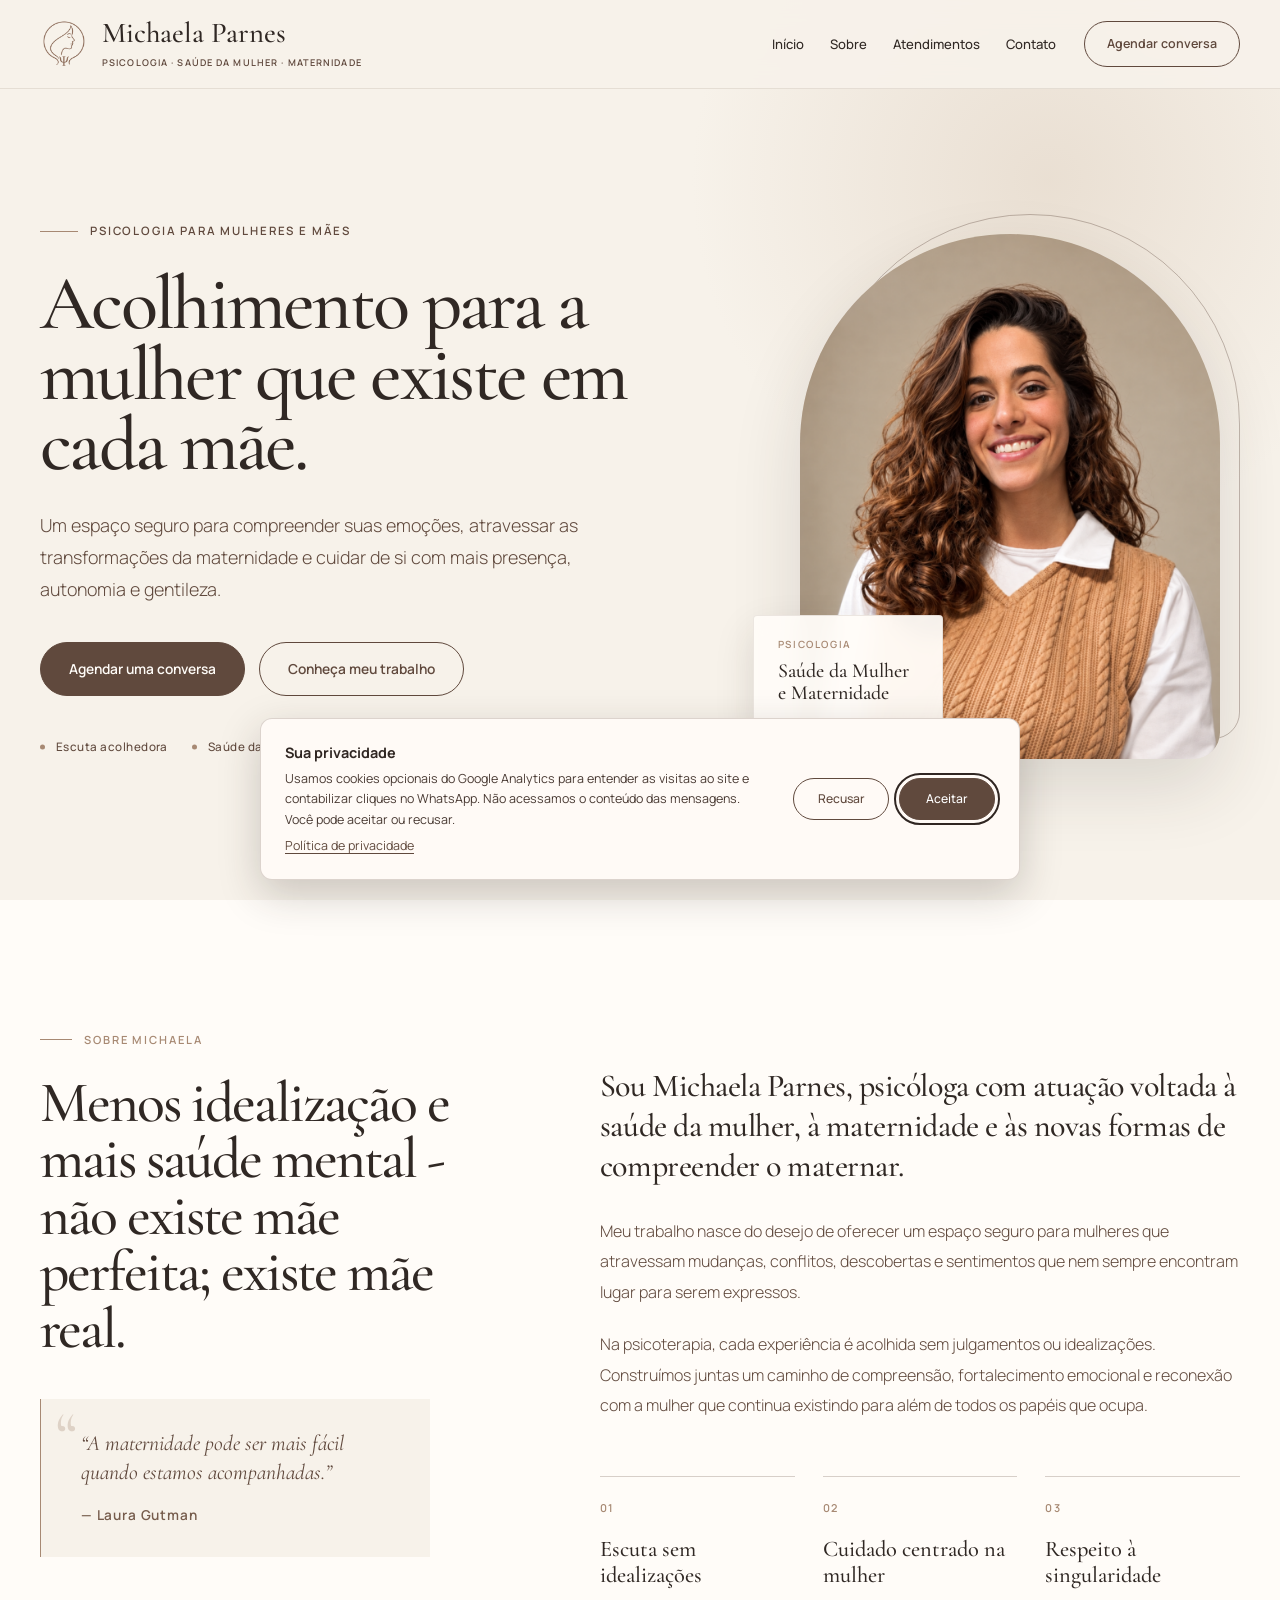
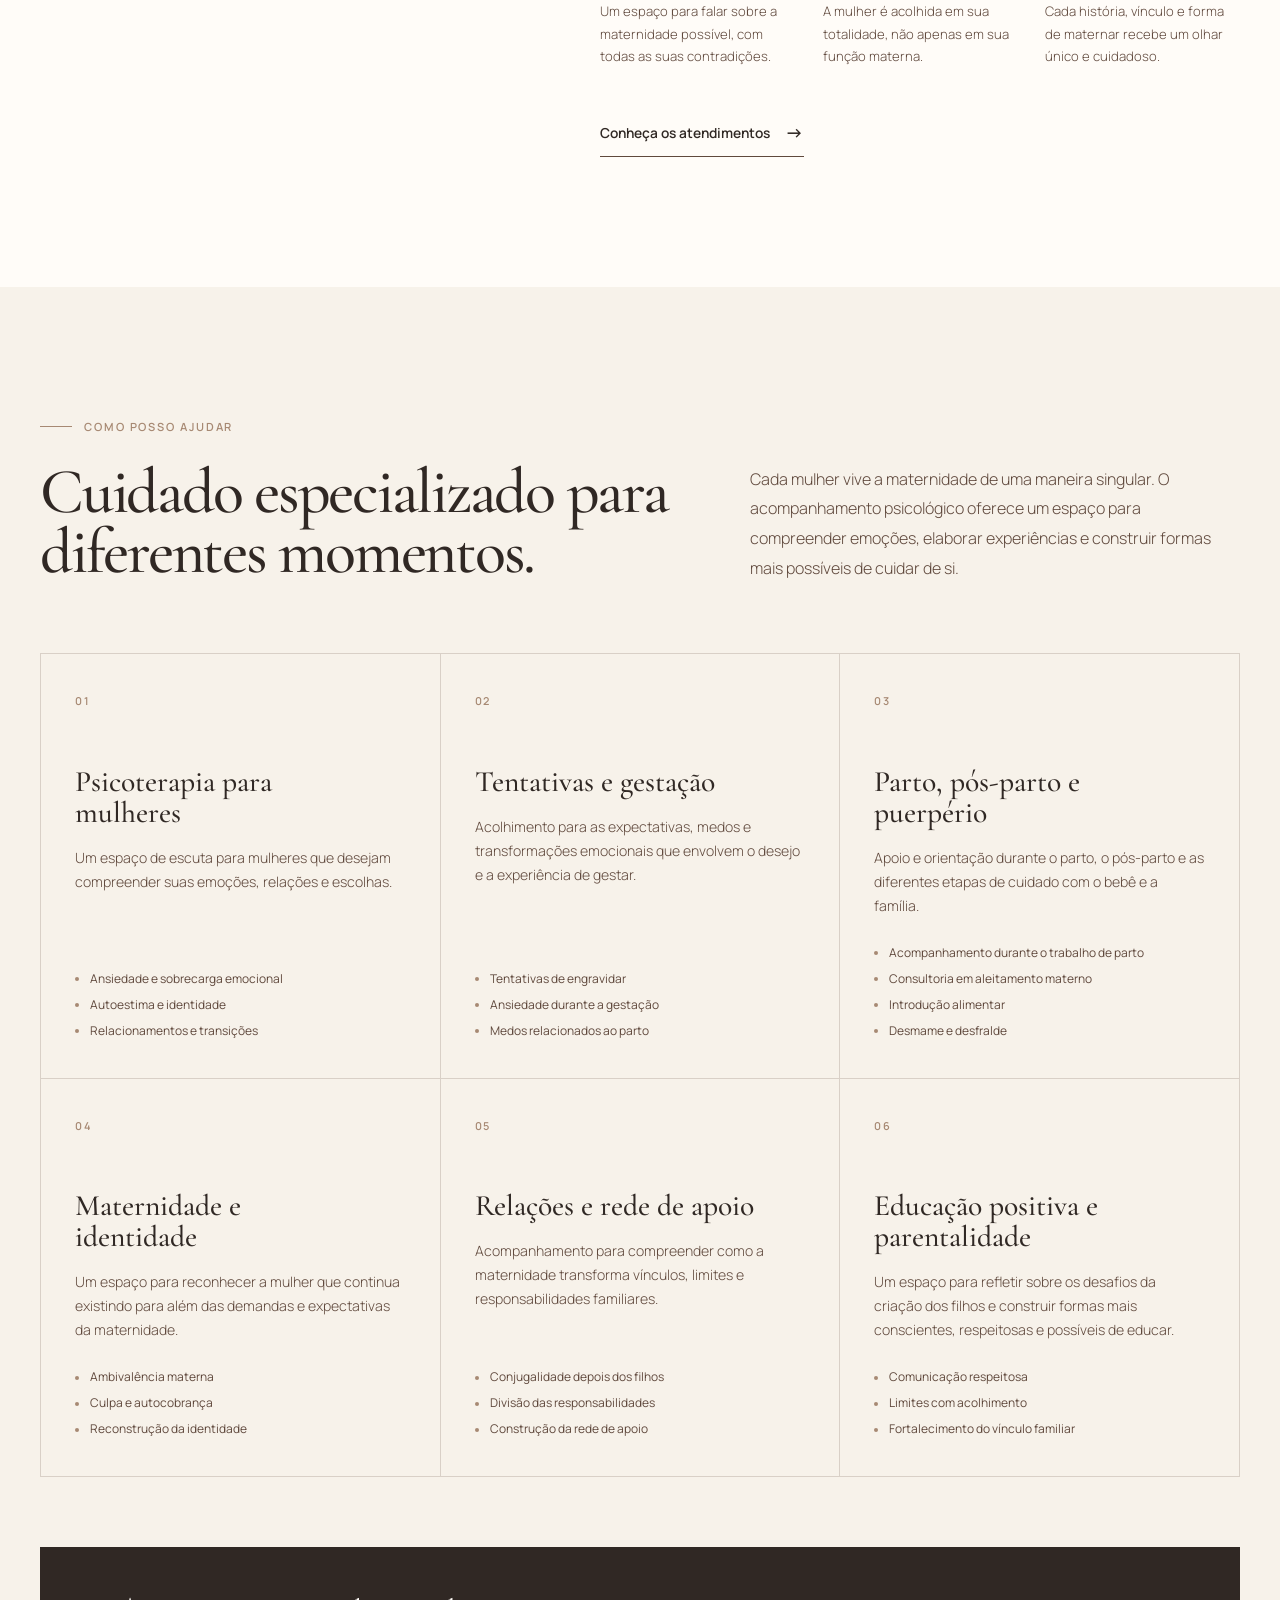
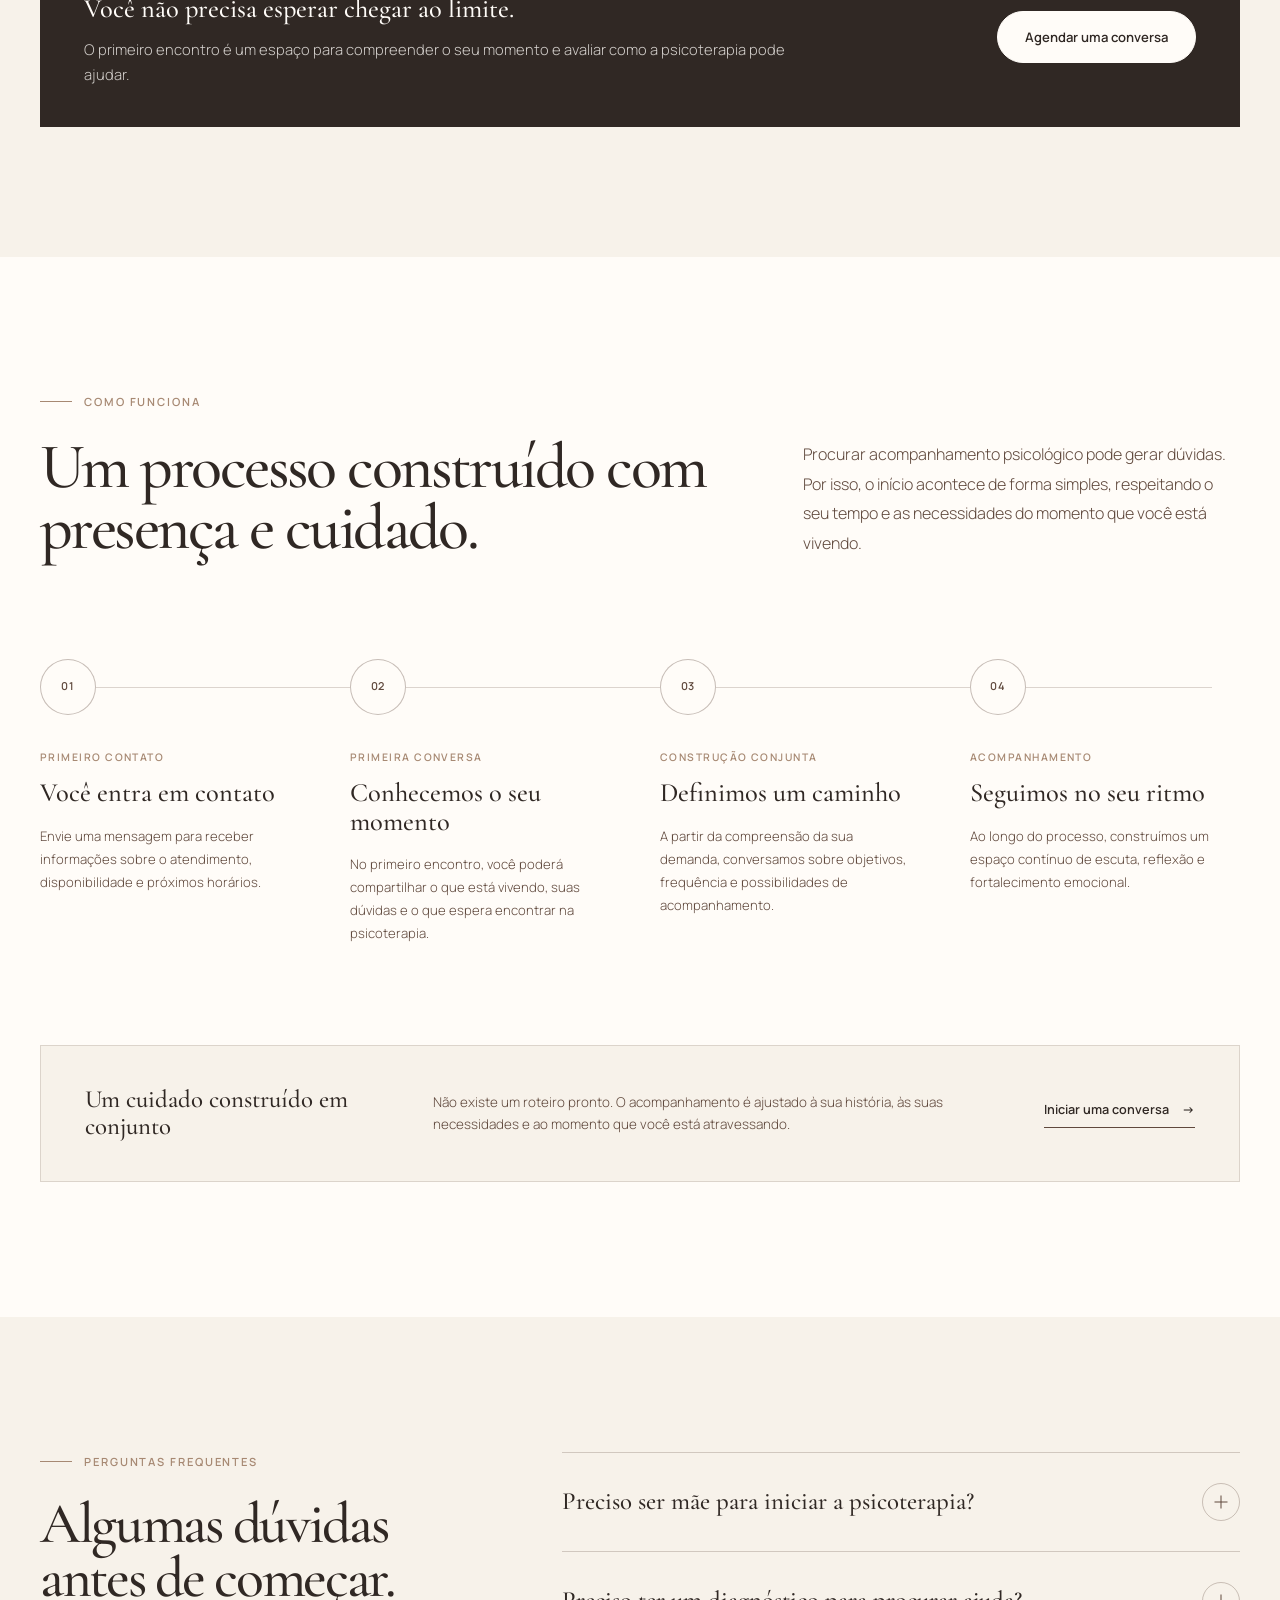
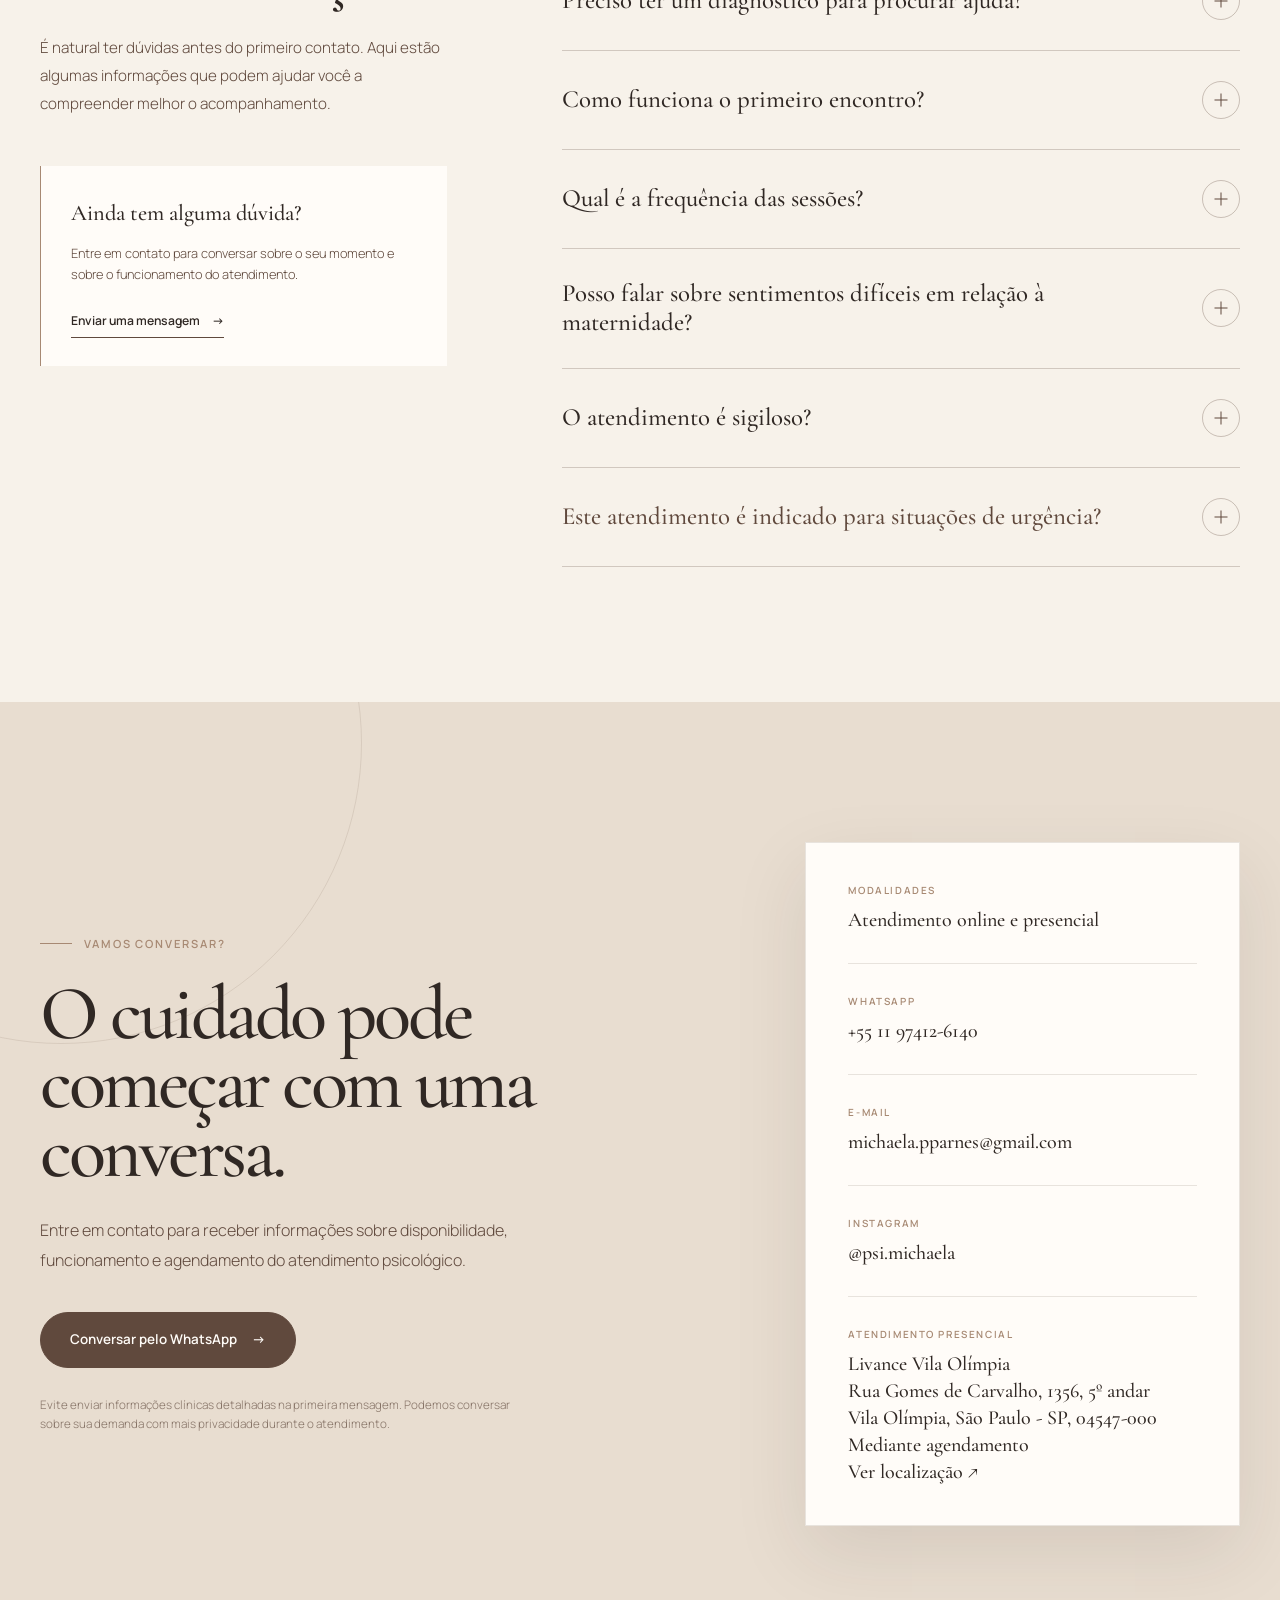
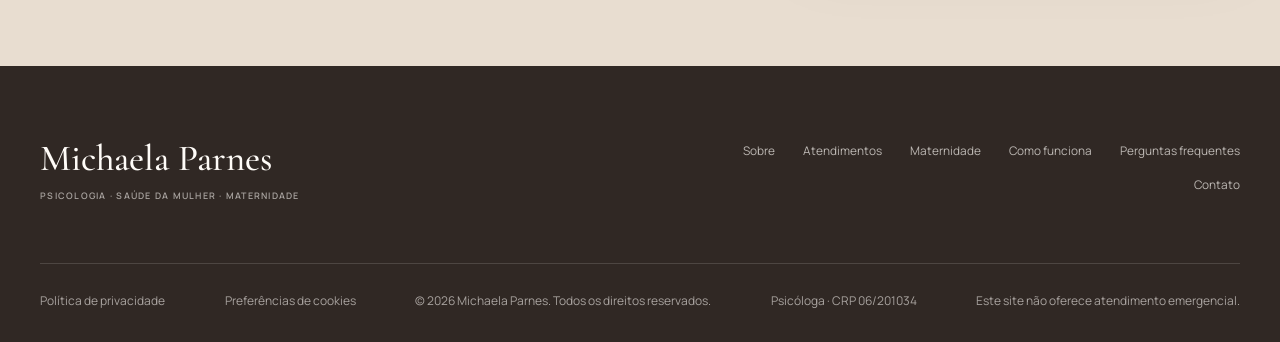
==== commit a56b2800: "Corrige preferências de cookies e Analytics" ====
--- a/index.html
+++ b/index.html
@@ -49,6 +49,193 @@
     <!-- Estilos -->
 
     <link rel="stylesheet" href="css/style.css">
+
+    <!-- Ajustes do rodapé e do painel de preferências de cookies -->
+
+    <style>
+        .rodape__final {
+            display: grid;
+            grid-template-columns: repeat(5, max-content);
+            align-items: center;
+            justify-content: space-between;
+            gap: 24px;
+            font-size: 0.75rem;
+        }
+
+        .rodape__legal {
+            display: contents;
+        }
+
+        .rodape__final p,
+        .rodape__link-legal,
+        .rodape__cookies {
+            margin: 0;
+            padding: 0;
+            color: rgba(255, 252, 248, 0.58);
+            font-family: inherit;
+            font-size: inherit;
+            font-weight: 400;
+            line-height: 1.5;
+            white-space: nowrap;
+        }
+
+        .rodape__link-legal,
+        .rodape__cookies {
+            text-decoration: none;
+            transition: color 0.3s, opacity 0.3s;
+        }
+
+        .rodape__cookies {
+            display: inline-block;
+            width: auto;
+            border: 0;
+            background: transparent;
+            -webkit-appearance: none;
+            appearance: none;
+            -webkit-text-fill-color: currentColor;
+            text-align: left;
+            cursor: pointer;
+        }
+
+        .rodape__link-legal:hover,
+        .rodape__cookies:hover {
+            color: var(--cor-branco, #fffcf8);
+        }
+
+        .rodape__link-legal:focus-visible,
+        .rodape__cookies:focus-visible {
+            outline: 2px solid var(--cor-branco, #fffcf8);
+            outline-offset: 4px;
+        }
+
+        .aviso-cookies[hidden] {
+            display: none !important;
+        }
+
+        .aviso-cookies {
+            position: fixed;
+            right: 20px;
+            bottom: 20px;
+            left: 20px;
+            z-index: 2000;
+        }
+
+        .aviso-cookies__conteudo {
+            width: min(760px, 100%);
+            margin: 0 auto;
+            padding: 22px 24px;
+            display: flex;
+            align-items: center;
+            justify-content: space-between;
+            gap: 28px;
+            border: 1px solid rgba(96, 73, 61, 0.22);
+            border-radius: 12px;
+            background: #fffaf6;
+            box-shadow: 0 14px 42px rgba(47, 37, 32, 0.22);
+        }
+
+        .aviso-cookies__texto {
+            color: #493a33;
+            font-size: 0.78rem;
+            line-height: 1.65;
+        }
+
+        .aviso-cookies__texto strong {
+            display: block;
+            margin-bottom: 4px;
+            color: #302622;
+            font-size: 0.9rem;
+        }
+
+        .aviso-cookies__texto p {
+            margin: 0;
+        }
+
+        .aviso-cookies__texto a {
+            display: inline-block;
+            margin-top: 6px;
+            color: #60493d;
+            text-underline-offset: 3px;
+        }
+
+        .aviso-cookies__acoes {
+            display: flex;
+            flex-shrink: 0;
+            align-items: center;
+            gap: 10px;
+        }
+
+        .aviso-cookies__botao {
+            min-width: 96px;
+            padding: 10px 16px;
+            border: 1px solid #60493d;
+            border-radius: 999px;
+            background: transparent;
+            color: #60493d;
+            font: inherit;
+            font-size: 0.76rem;
+            font-weight: 500;
+            cursor: pointer;
+            transition: background-color 0.3s, color 0.3s;
+        }
+
+        .aviso-cookies__botao--aceitar {
+            background: #60493d;
+            color: #ffffff;
+        }
+
+        .aviso-cookies__botao:hover {
+            background: #49372f;
+            color: #ffffff;
+        }
+
+        .aviso-cookies__botao:focus-visible {
+            outline: 2px solid #302622;
+            outline-offset: 3px;
+        }
+
+        @media (max-width: 1100px) {
+            .rodape__final {
+                grid-template-columns: repeat(2, max-content);
+                justify-content: start;
+                gap: 12px 32px;
+            }
+        }
+
+        @media (max-width: 650px) {
+            .rodape__final {
+                grid-template-columns: 1fr;
+                gap: 9px;
+            }
+
+            .rodape__final p,
+            .rodape__link-legal,
+            .rodape__cookies {
+                white-space: normal;
+            }
+
+            .aviso-cookies {
+                right: 12px;
+                bottom: 12px;
+                left: 12px;
+            }
+
+            .aviso-cookies__conteudo {
+                padding: 20px;
+                align-items: stretch;
+                flex-direction: column;
+                gap: 18px;
+            }
+
+            .aviso-cookies__acoes {
+                width: 100%;
+            }
+
+            .aviso-cookies__botao {
+                flex: 1;
+            }
+        }
+    </style>
 
     <!-- Informações estruturadas para buscadores -->
 
@@ -81,7 +268,7 @@
         "sameAs": [
             "https://www.instagram.com/psi.michaela/"
         ],
-        "serviceType": [
+        "knowsAbout": [
             "Psicoterapia para mulheres",
             "Psicologia e maternidade",
             "Saúde mental materna",
@@ -553,7 +740,7 @@
                     </p>
 
                     <a class="botao-claro"
-                        href=href="https://wa.me/5511974126140?text=Ol%C3%A1%2C%20Michaela%21%20Gostaria%20de%20agendar%20uma%20conversa%20e%20saber%20mais%20sobre%20os%20atendimentos."
+                        href="https://wa.me/5511974126140?text=Ol%C3%A1%2C%20Michaela%21%20Gostaria%20de%20agendar%20uma%20conversa%20e%20saber%20mais%20sobre%20os%20atendimentos."
                         target="_blank" rel="noopener noreferrer">
                         Agendar uma conversa
                     </a>
@@ -1184,9 +1371,6 @@
     </footer>
 
     <script src="js/script.js"></script>
-
-
-    <script src="js/script.js"></script>
     <div class="aviso-cookies" id="aviso-cookies" role="dialog" aria-labelledby="titulo-cookies" hidden>
         <div class="aviso-cookies__conteudo">
 
@@ -1226,7 +1410,136 @@
         </div>
     </div>
 
-    <script src="./js/analytics.js" defer></script>
+    <script>
+        (() => {
+            "use strict";
+
+            const measurementId = "G-CKJEM9NY26";
+            const consentKey = "michaela_cookie_consent_v1";
+            const banner = document.querySelector("#aviso-cookies");
+            const acceptButton = document.querySelector("[data-cookie-aceitar]");
+            const rejectButton = document.querySelector("[data-cookie-recusar]");
+            const settingsButton = document.querySelector("[data-cookie-configurar]");
+
+            window.dataLayer = window.dataLayer || [];
+            window.gtag = window.gtag || function () {
+                window.dataLayer.push(arguments);
+            };
+
+            window.gtag("consent", "default", {
+                analytics_storage: "denied",
+                ad_storage: "denied",
+                ad_user_data: "denied",
+                ad_personalization: "denied",
+                wait_for_update: 500
+            });
+
+            let analyticsLoaded = false;
+
+            const readConsent = () => {
+                try {
+                    return window.localStorage.getItem(consentKey);
+                } catch {
+                    return null;
+                }
+            };
+
+            const saveConsent = (value) => {
+                try {
+                    window.localStorage.setItem(consentKey, value);
+                } catch {
+                    // O site continua funcionando mesmo se o armazenamento estiver bloqueado.
+                }
+            };
+
+            const loadAnalytics = () => {
+                if (analyticsLoaded || document.querySelector("script[data-google-analytics]")) {
+                    return;
+                }
+
+                analyticsLoaded = true;
+
+                const googleScript = document.createElement("script");
+                googleScript.async = true;
+                googleScript.src = `https://www.googletagmanager.com/gtag/js?id=${measurementId}`;
+                googleScript.dataset.googleAnalytics = "true";
+                document.head.appendChild(googleScript);
+
+                window.gtag("js", new Date());
+                window.gtag("config", measurementId);
+            };
+
+            const grantAnalytics = () => {
+                window.gtag("consent", "update", {
+                    analytics_storage: "granted"
+                });
+                loadAnalytics();
+            };
+
+            const denyAnalytics = () => {
+                window.gtag("consent", "update", {
+                    analytics_storage: "denied"
+                });
+            };
+
+            const showBanner = () => {
+                if (!banner) {
+                    return;
+                }
+
+                banner.hidden = false;
+                window.setTimeout(() => acceptButton?.focus(), 0);
+            };
+
+            const hideBanner = () => {
+                if (banner) {
+                    banner.hidden = true;
+                }
+            };
+
+            acceptButton?.addEventListener("click", () => {
+                saveConsent("accepted");
+                grantAnalytics();
+                hideBanner();
+            });
+
+            rejectButton?.addEventListener("click", () => {
+                saveConsent("rejected");
+                denyAnalytics();
+                hideBanner();
+            });
+
+            settingsButton?.addEventListener("click", showBanner);
+
+            document.addEventListener("click", (event) => {
+                const whatsappLink = event.target.closest(
+                    'a[href*="wa.me"], a[href*="api.whatsapp.com"], a[href*="whatsapp.com"]'
+                );
+
+                if (!whatsappLink || readConsent() !== "accepted") {
+                    return;
+                }
+
+                window.gtag("event", "generate_lead", {
+                    method: "whatsapp",
+                    link_text: whatsappLink.textContent.trim(),
+                    transport_type: "beacon"
+                });
+            });
+
+            const savedConsent = readConsent();
+
+            if (savedConsent === "accepted") {
+                grantAnalytics();
+                hideBanner();
+            } else if (savedConsent === "rejected") {
+                denyAnalytics();
+                hideBanner();
+            } else {
+                showBanner();
+            }
+        })();
+    </script>
 </body>
 
 </html>
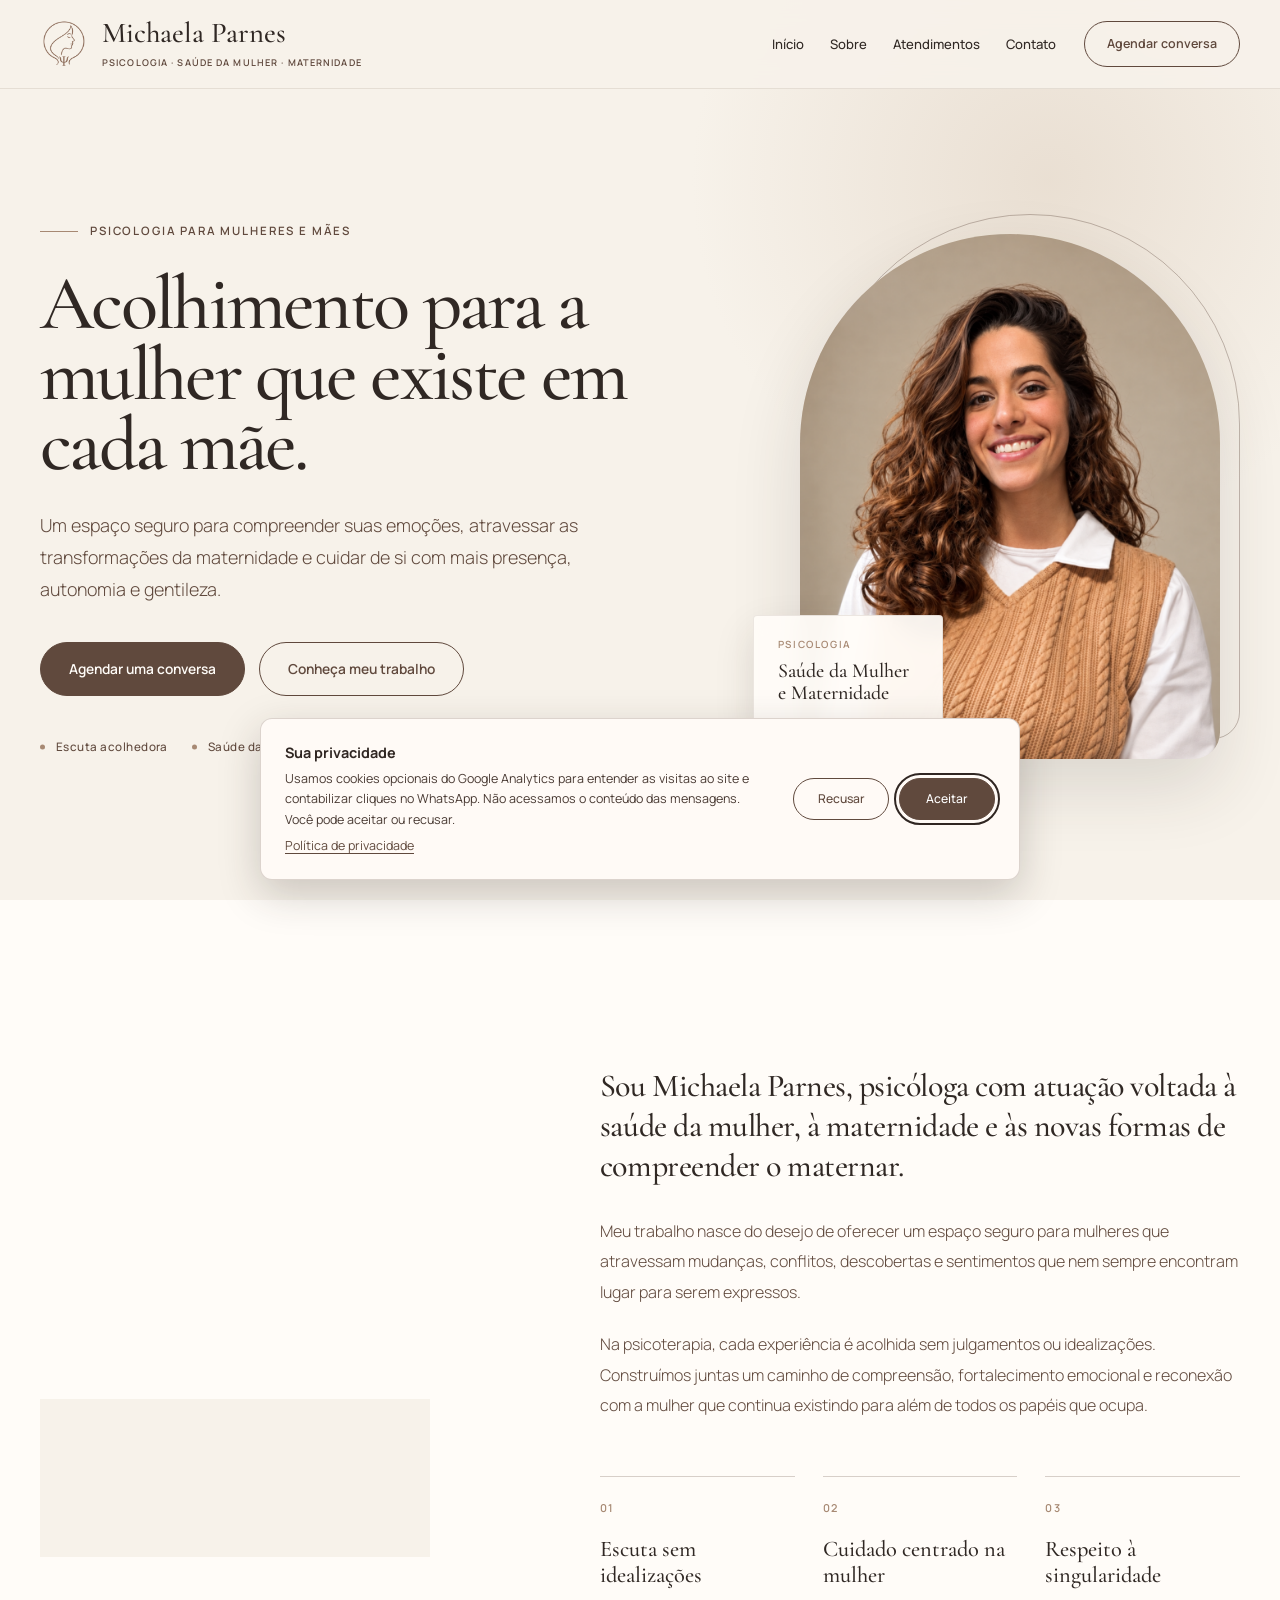
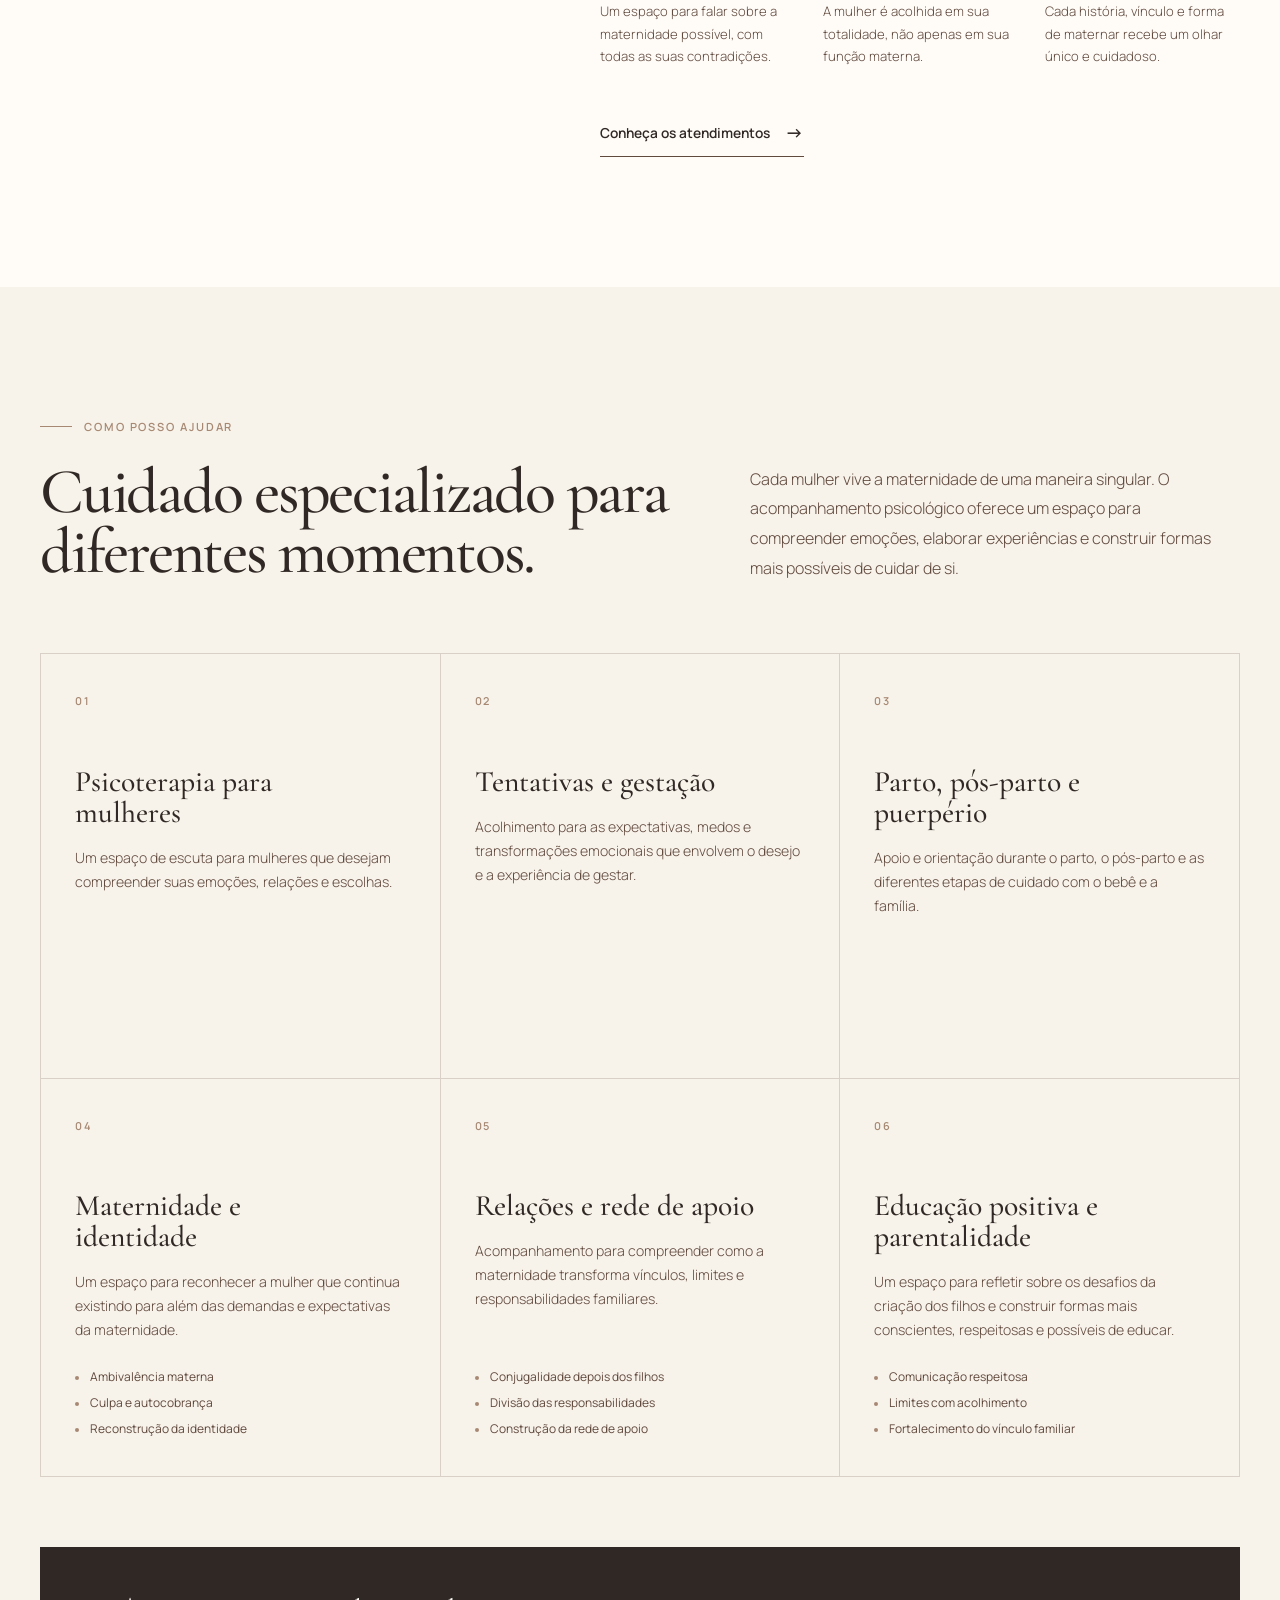
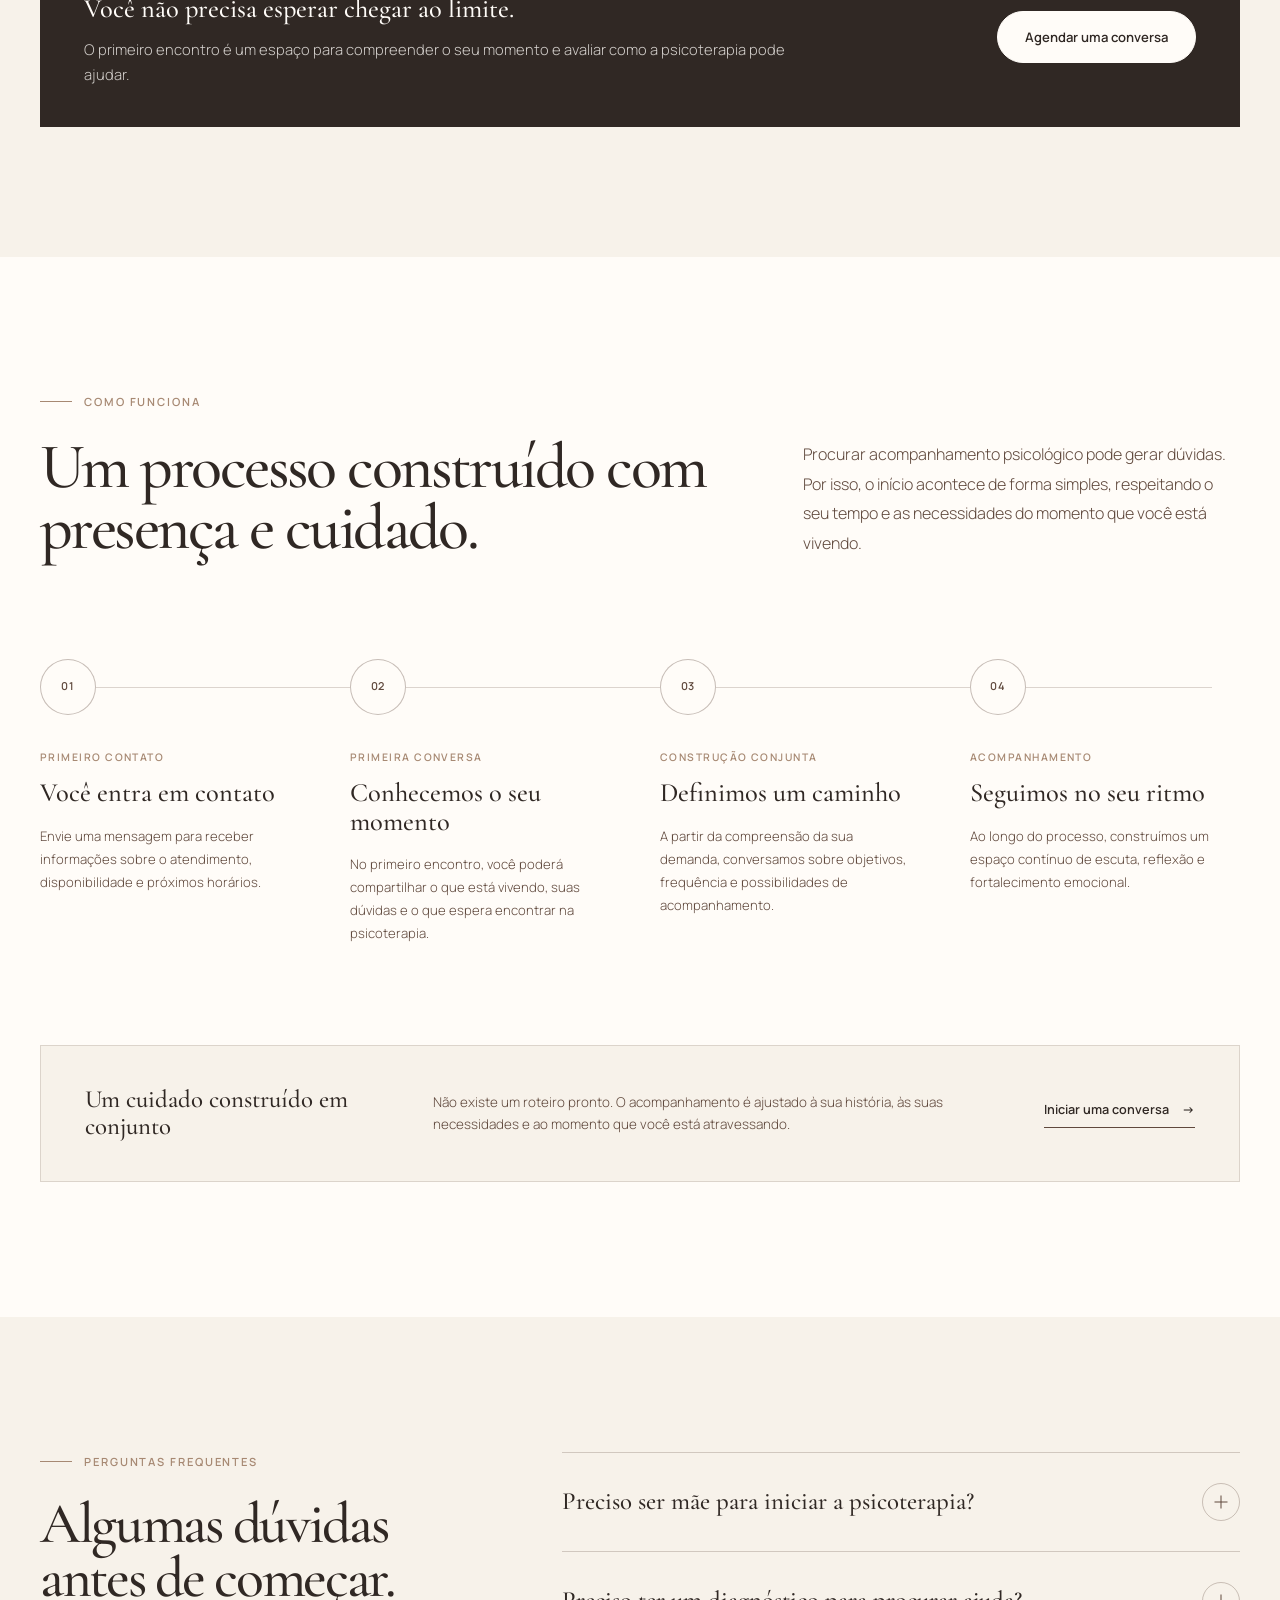
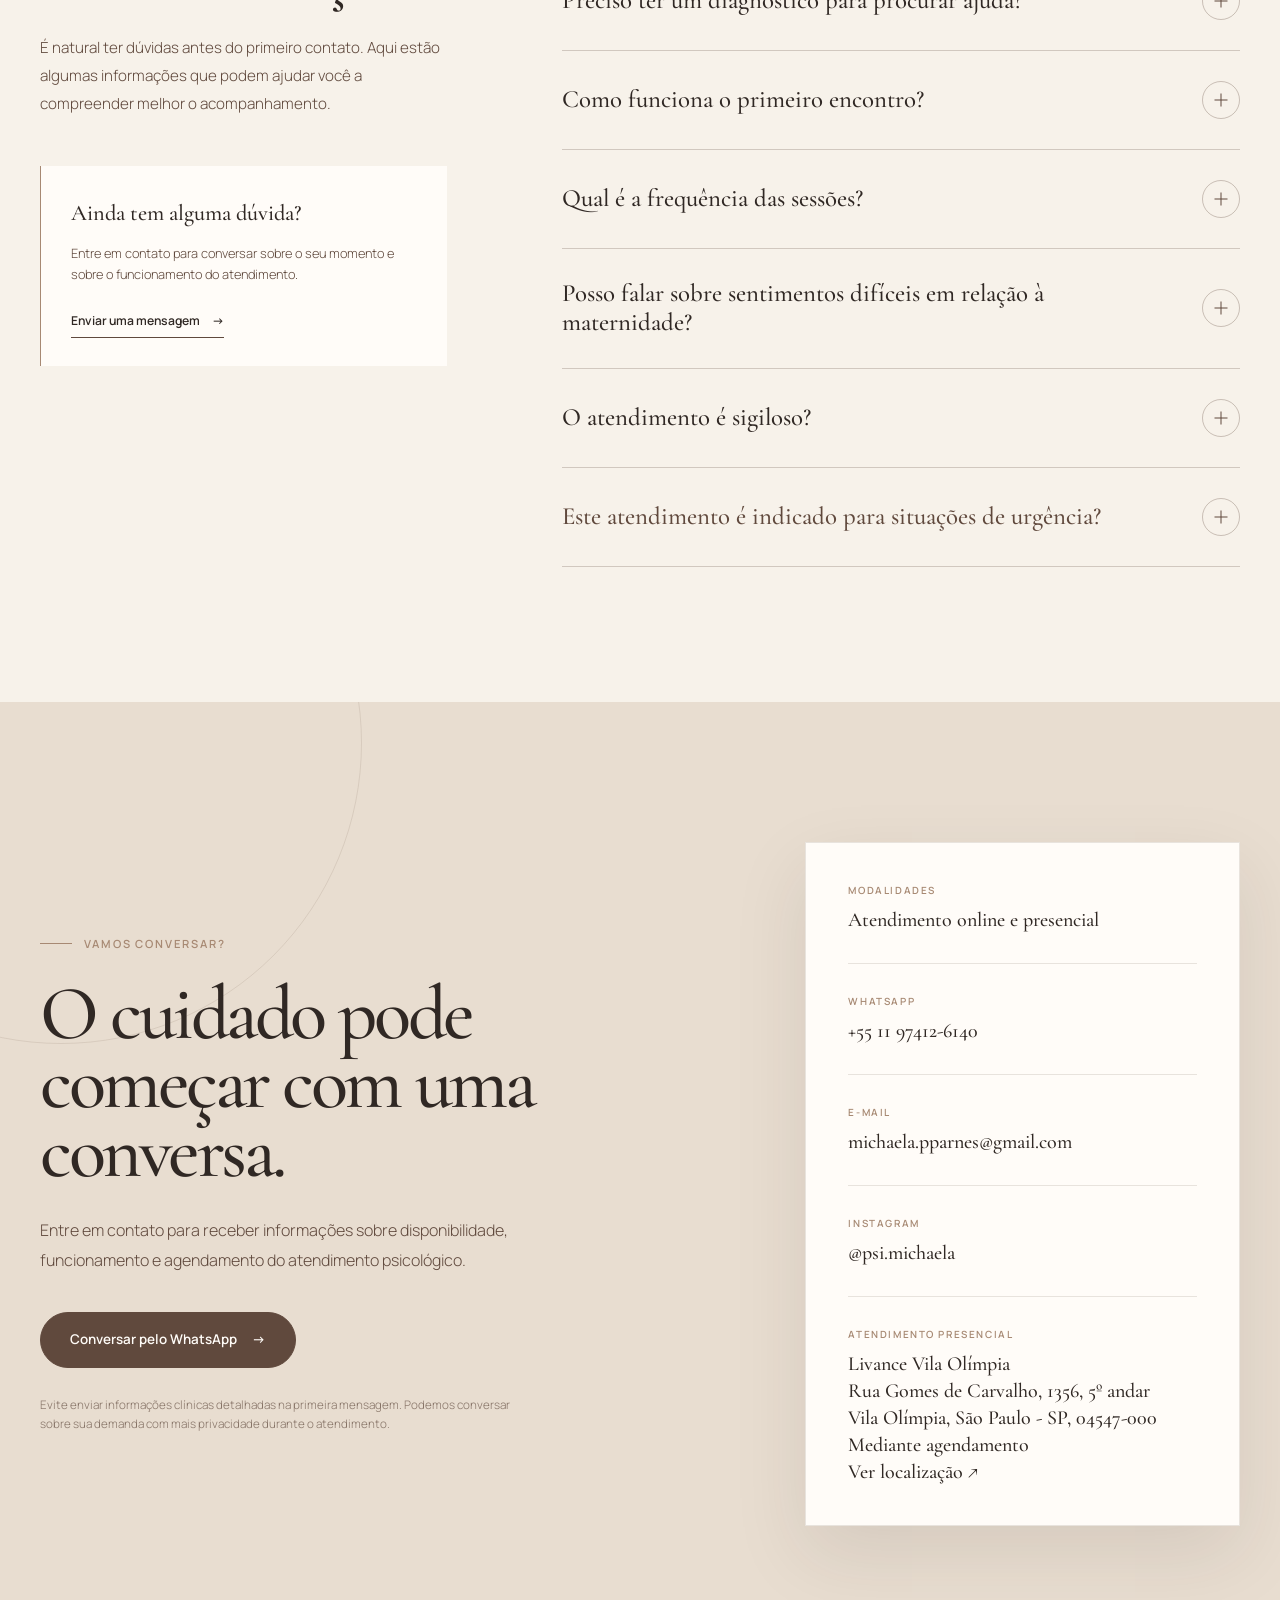
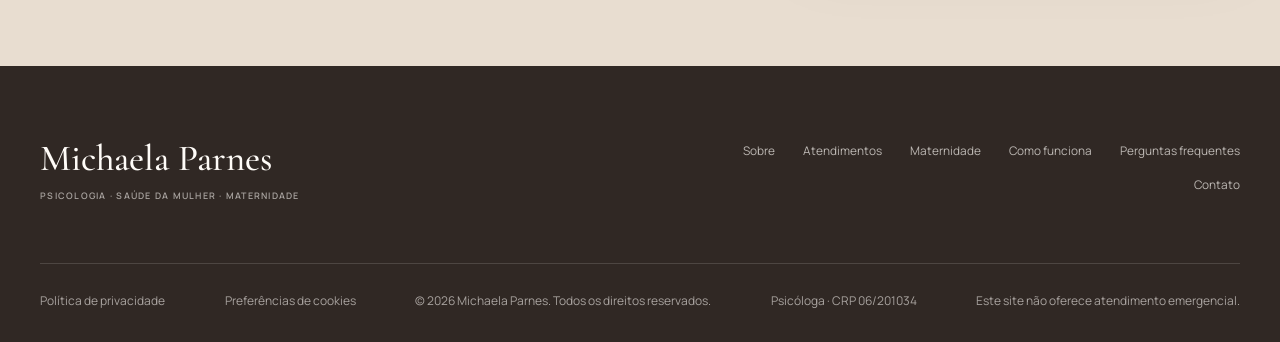
==== commit 3b34a771: "titulo" ====
--- a/index.html
+++ b/index.html
@@ -7,7 +7,7 @@
     <meta name="viewport" content="width=device-width, initial-scale=1.0">
 
     <title>
-        Psicóloga Perinatal na Vila Olímpia | Michaela Parnes
+        Psicóloga na Vila Olímpia | Michaela Parnes
     </title>
 
     <meta name="description"
@@ -22,7 +22,7 @@
     <meta property="og:type" content="website">
     <meta property="og:locale" content="pt_BR">
 
-    <meta property="og:title" content="Psicóloga Perinatal na Vila Olímpia | Michaela Parnes">
+    <meta property="og:title" content="Psicóloga na Vila Olímpia | Michaela Parnes">
 
     <meta property="og:description"
         content="Psicóloga perinatal para mulheres, gestantes e mães. Atendimento online e presencial na Livance Vila Olímpia, em São Paulo, mediante agendamento.">
